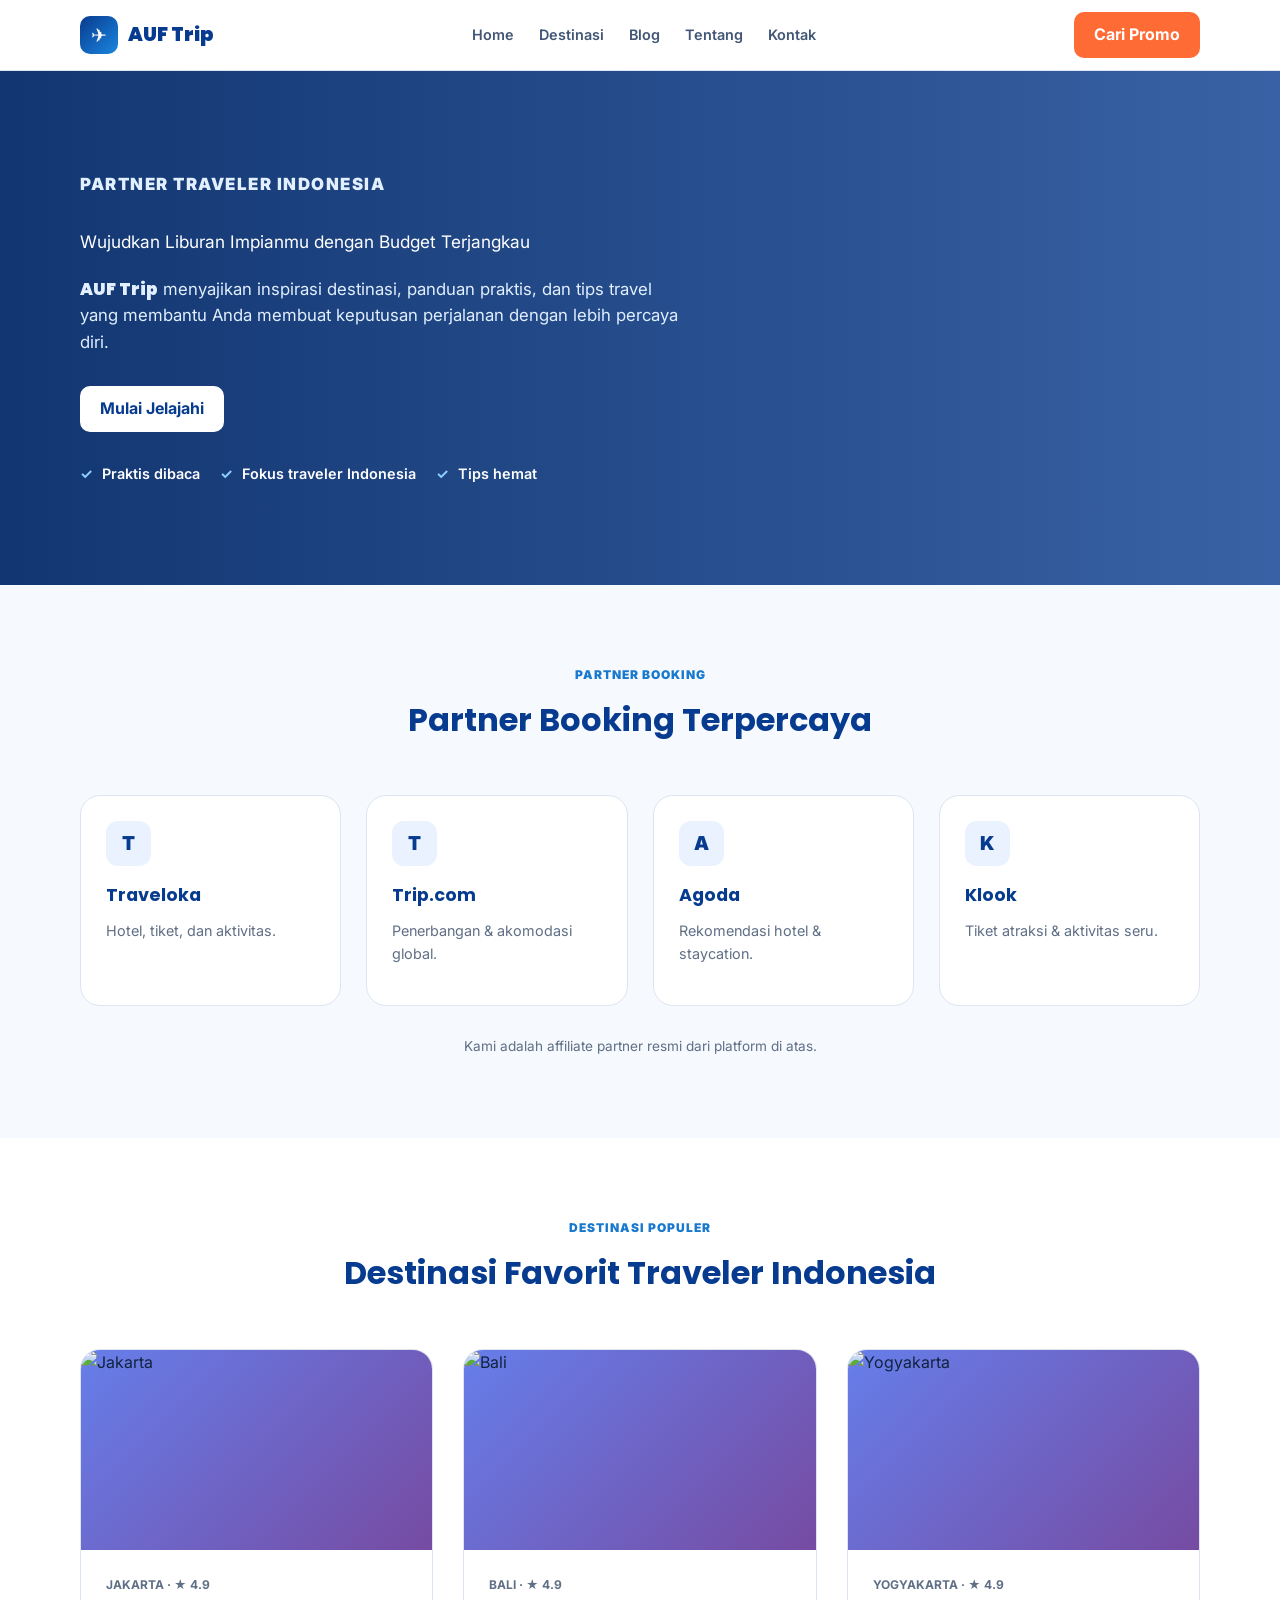
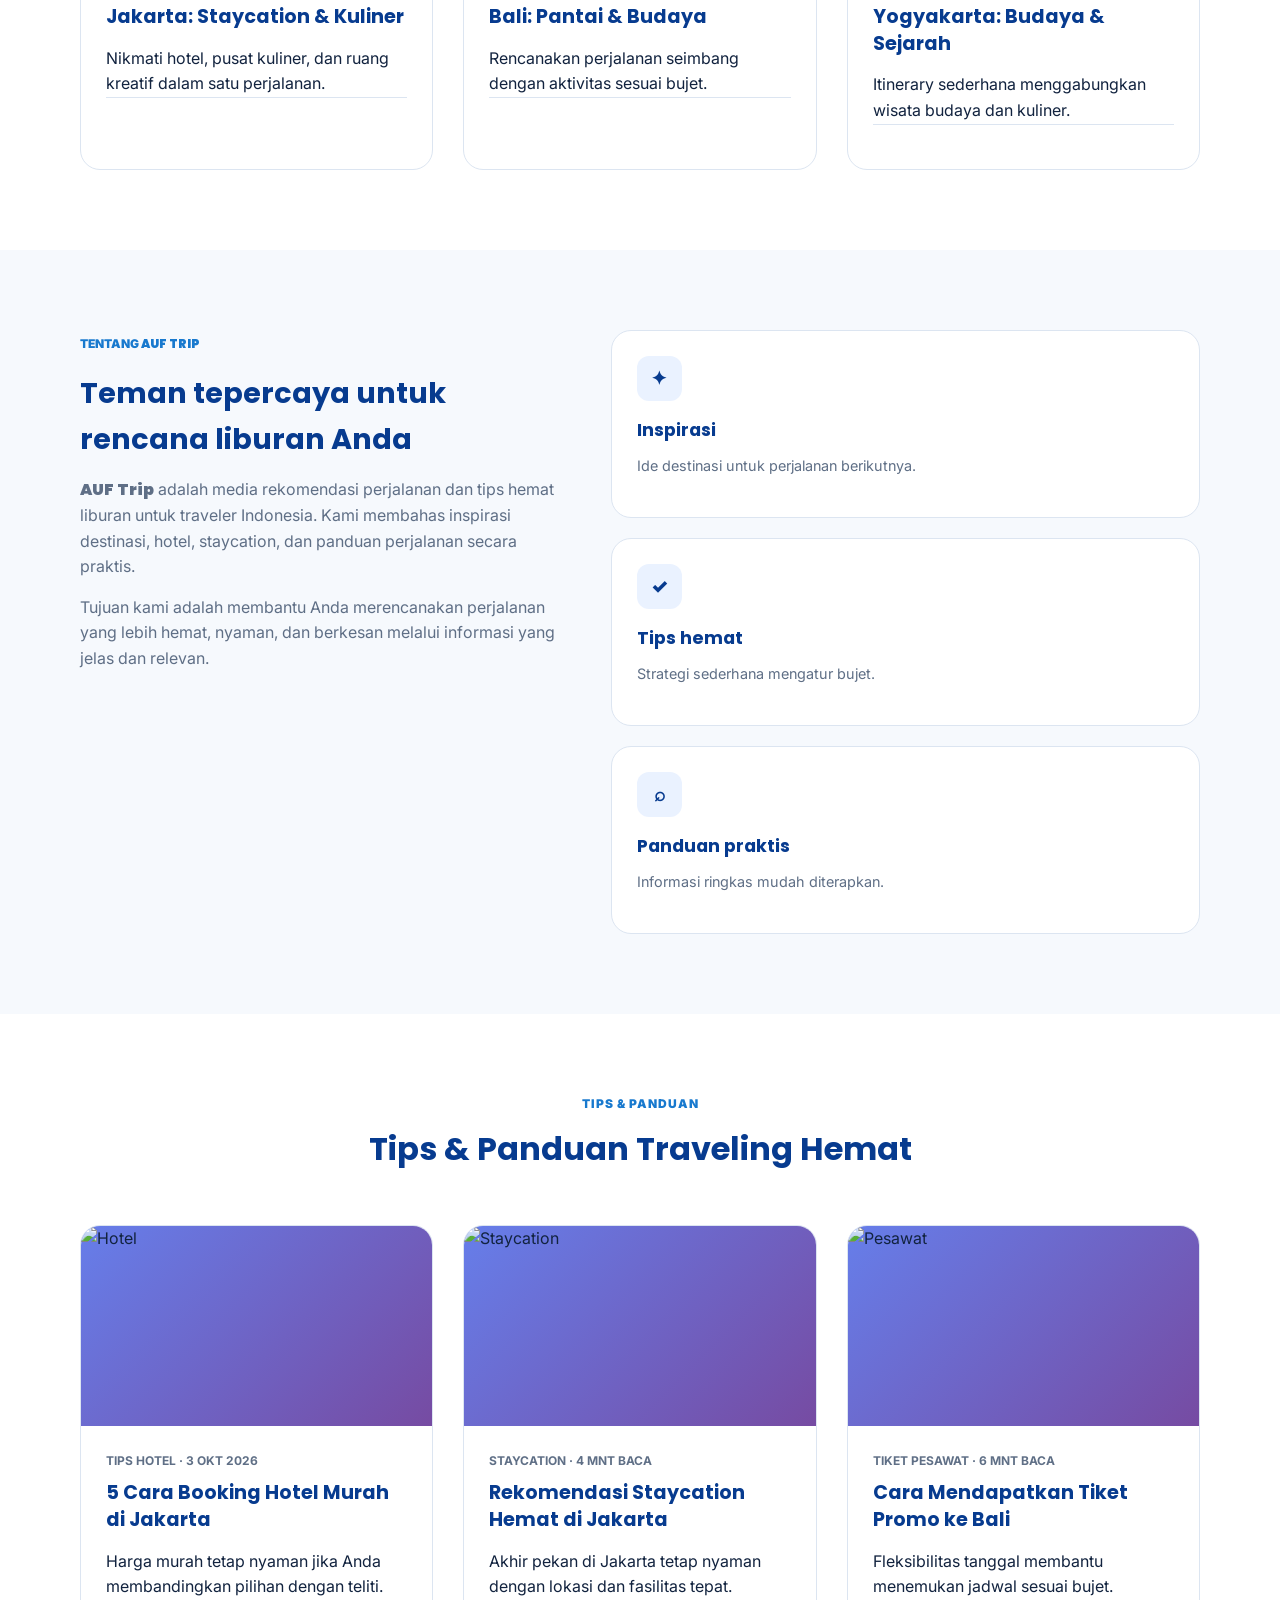
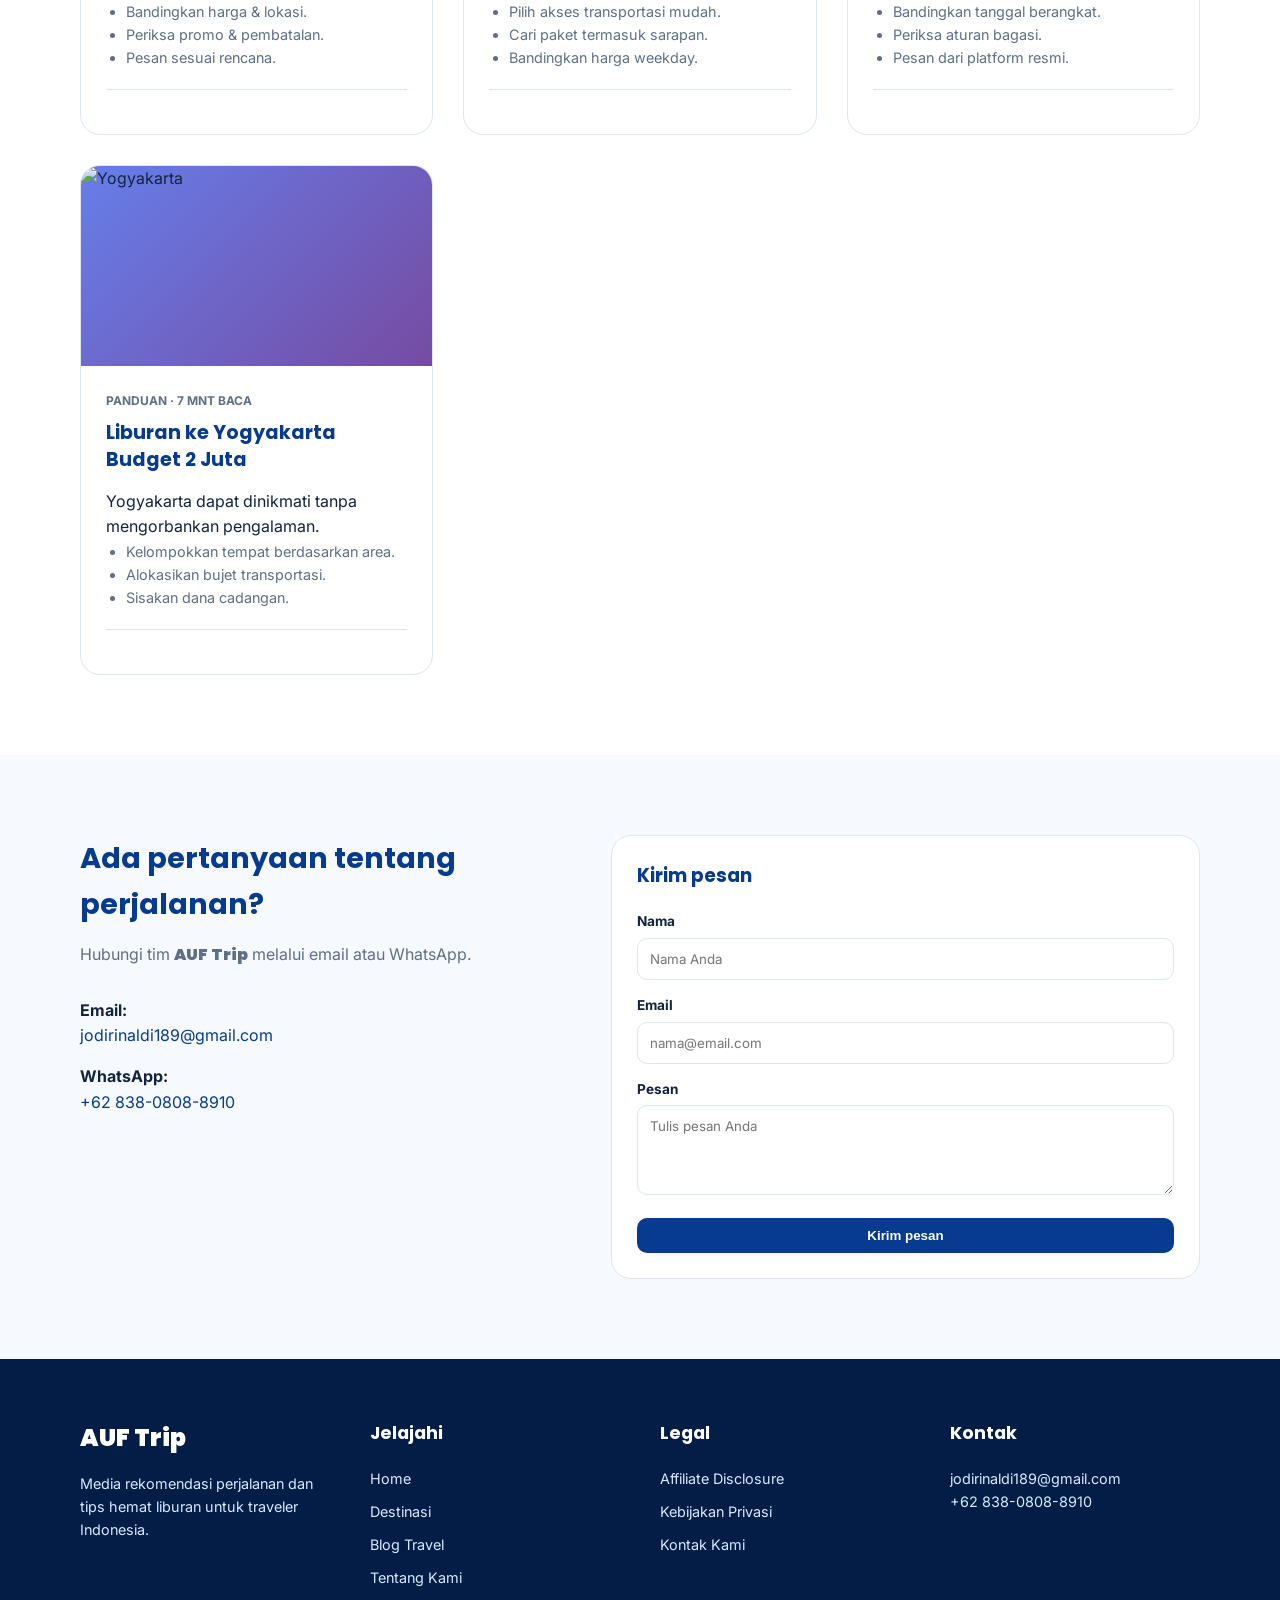
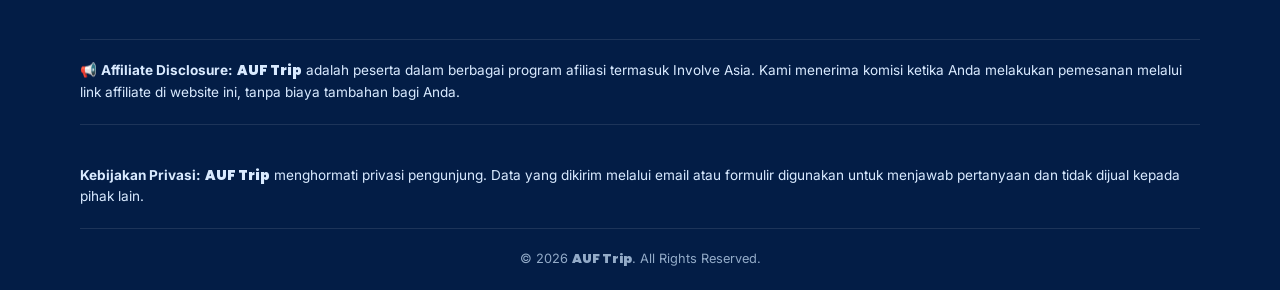
==== index.html @ b53c4046 "Update index.html" ====
<!DOCTYPE html>
<html lang="id">
<head>
    <meta charset="UTF-8">
    <meta name="viewport" content="width=device-width, initial-scale=1.0">
    <title>AUF Trip | Rekomendasi Travel & Tiket Murah</title>
    <meta name="description" content="AUF Trip membantu traveler Indonesia menemukan inspirasi perjalanan, tips hemat, dan rekomendasi hotel.">
    <link rel="preconnect" href="https://fonts.googleapis.com">
    <link href="https://fonts.googleapis.com/css2?family=Inter:wght@400;500;600&family=Poppins:wght@700;900&display=swap" rel="stylesheet">
    <style>
        :root {
            --primary: #073b8f;
            --dark: #052b69;
            --light: #eaf2ff;
            --text: #12233f;
            --muted: #5f6f86;
            --border: #dce5f1;
            --orange: #ff6b35;
        }
        * { box-sizing: border-box; margin: 0; padding: 0; }
        body { font-family: 'Inter', sans-serif; color: var(--text); line-height: 1.6; background: #fff; }
        a { text-decoration: none; color: inherit; }
        img { max-width: 100%; height: auto; display: block; background: #e0e7ef; }
        .container { max-width: 1160px; margin: 0 auto; padding: 0 20px; }
        
        h1, h2, h3, h4 { font-family: 'Poppins', sans-serif; color: var(--primary); }
        .brand-text { font-family: 'Poppins', sans-serif; font-weight: 900; }
        
        header { position: sticky; top: 0; background: rgba(255,255,255,0.98); backdrop-filter: blur(10px); border-bottom: 1px solid var(--border); z-index: 100; }
        .nav-container { display: flex; justify-content: space-between; align-items: center; height: 70px; position: relative; }
        .logo { display: flex; align-items: center; gap: 10px; font-size: 1.2rem; color: var(--primary); }
        .logo-icon { width: 38px; height: 38px; background: linear-gradient(135deg, var(--primary), #1c86df); color: white; border-radius: 10px; display: flex; align-items: center; justify-content: center; font-size: 1.2rem; }
        .nav-links { display: flex; gap: 25px; align-items: center; }
        .nav-links a { font-weight: 600; font-size: 0.9rem; color: #425675; transition: color 0.3s; }
        .nav-links a:hover { color: var(--primary); }
        .btn { background: var(--primary); color: white; padding: 10px 20px; border-radius: 10px; font-weight: 700; border: none; cursor: pointer; transition: background 0.3s; display: inline-block; text-align: center; }
        .btn:hover { background: var(--dark); }
        .btn-orange { background: var(--orange); }
        .btn-orange:hover { background: #e55a2b; }
        
        /* PERBAIKAN TOMBOL HAMBURGER */
        .menu-toggle { 
            display: none; 
            background: white; 
            border: 2px solid var(--primary); 
            color: var(--primary);
            padding: 8px 12px; 
            border-radius: 10px; 
            font-size: 1.4rem; 
            cursor: pointer; 
            font-weight: 900;
            line-height: 1;
        }
        .menu-toggle:hover {
            background: var(--primary);
            color: white;
        }

        .hero { background: linear-gradient(90deg, rgba(5,43,105,0.95), rgba(7,59,143,0.8)), url('https://images.unsplash.com/photo-1537996194471-e657df975ab4?auto=format&fit=crop&w=1200&q=80') center/cover no-repeat; color: white; padding: 100px 0; text-align: left; }
        .hero-partner { font-size: 18px; font-weight: 900; letter-spacing: 1.5px; text-transform: uppercase; margin-bottom: 20px; white-space: nowrap; overflow: hidden; text-overflow: ellipsis; color: white; }
        .hero h1 { color: white; font-size: 1.08rem; font-weight: 400; margin-bottom: 20px; font-family: 'Inter', sans-serif; }
        .hero p { font-size: 1.05rem; margin-bottom: 30px; color: #e1efff; max-width: 600px; }
        .trust-badges { display: flex; gap: 20px; flex-wrap: wrap; font-size: 0.9rem; font-weight: 600; margin-top: 30px; }
        .trust-badges b { color: #8dd0ff; margin-right: 5px; }

        section { padding: 80px 0; }
        .bg-light { background: #f6f9fd; }
        .section-header { text-align: center; margin-bottom: 50px; }
        .section-header .kicker { color: #1879ce; font-size: 0.75rem; font-weight: 900; text-transform: uppercase; letter-spacing: 1px; margin-bottom: 10px; display: block; }
        .section-header h2 { font-size: 2rem; margin-bottom: 15px; }
        .section-header p { color: var(--muted); max-width: 600px; margin: 0 auto; }

        .grid-4 { display: grid; grid-template-columns: repeat(auto-fit, minmax(220px, 1fr)); gap: 25px; }
        .grid-3 { display: grid; grid-template-columns: repeat(auto-fit, minmax(300px, 1fr)); gap: 30px; }
        .grid-2 { display: grid; grid-template-columns: 1fr 1.2fr; gap: 40px; align-items: start; }

        .card { background: white; border: 1px solid var(--border); border-radius: 20px; padding: 25px; transition: transform 0.3s, box-shadow 0.3s; }
        .card:hover { transform: translateY(-5px); box-shadow: 0 10px 30px rgba(0,0,0,0.05); }
        .card-icon { width: 45px; height: 45px; background: var(--light); color: var(--primary); border-radius: 12px; display: flex; align-items: center; justify-content: center; font-weight: 900; font-size: 1.2rem; margin-bottom: 15px; }
        .card h4 { margin-bottom: 10px; font-size: 1.1rem; }
        .card p { color: var(--muted); font-size: 0.9rem; margin-bottom: 15px; }
        
        .article-card { overflow: hidden; border: 1px solid var(--border); border-radius: 20px; background: white; }
        .article-card img { width: 100%; height: 200px; object-fit: cover; background: linear-gradient(135deg, #667eea 0%, #764ba2 100%); }
        .article-content { padding: 25px; }
        .article-meta { font-size: 0.75rem; font-weight: 700; color: var(--muted); text-transform: uppercase; margin-bottom: 10px; }
        .article-card h3 { font-size: 1.2rem; margin-bottom: 15px; line-height: 1.4; }
        .article-card ul { padding-left: 20px; color: var(--muted); font-size: 0.9rem; margin-bottom: 20px; }
        .article-footer { padding-top: 15px; border-top: 1px solid var(--border); min-height: 20px; }

        .form-group { margin-bottom: 15px; }
        .form-group label { display: block; font-size: 0.85rem; font-weight: 700; margin-bottom: 5px; }
        .form-control { width: 100%; padding: 12px; border: 1px solid var(--border); border-radius: 10px; font-family: inherit; }
        .form-control:focus { outline: none; border-color: var(--primary); }

        footer { background: #031d46; color: #d9eaff; padding: 60px 0 20px; }
        .footer-grid { display: grid; grid-template-columns: repeat(auto-fit, minmax(200px, 1fr)); gap: 40px; margin-bottom: 40px; }
        footer h3 { color: white; font-size: 1.1rem; margin-bottom: 20px; }
        footer ul { list-style: none; }
        footer li { margin-bottom: 10px; font-size: 0.9rem; }
        footer a:hover { color: white; text-decoration: underline; }
        .disclosure { border-top: 1px solid rgba(255,255,255,0.1); border-bottom: 1px solid rgba(255,255,255,0.1); padding: 20px 0; font-size: 0.85rem; margin-bottom: 20px; }
        .copyright { text-align: center; font-size: 0.8rem; color: #93abc8; }

        @media (max-width: 768px) {
            .menu-toggle { display: block !important; }
            .nav-links { display: none; position: absolute; top: 75px; left: 20px; right: 20px; background: white; flex-direction: column; padding: 20px; border-radius: 15px; box-shadow: 0 10px 30px rgba(0,0,0,0.15); border: 1px solid var(--border); z-index: 99; }
            .nav-links.active { display: flex; }
            .btn-orange { display: none; }
            .grid-2 { grid-template-columns: 1fr; }
            .hero { padding: 60px 0; }
            .hero-partner { font-size: 15px; }
            section { padding: 50px 0; }
        }
    </style>
</head>
<body>

<header>
    <div class="container nav-container">
        <a href="#" class="logo">
            <div class="logo-icon">✈</div>
            <span class="brand-text">AUF Trip</span>
        </a>
        <nav class="nav-links" id="navLinks">
            <a href="#home">Home</a>
            <a href="#destinasi">Destinasi</a>
            <a href="#artikel">Blog</a>
            <a href="#tentang">Tentang</a>
            <a href="#kontak">Kontak</a>
        </nav>
        <a href="#partner" class="btn btn-orange">Cari Promo</a>
        <button class="menu-toggle" id="menuBtn" aria-label="Menu">☰</button>
    </div>
</header>

<main>
    <section class="hero" id="home">
        <div class="container">
            <p class="hero-partner">PARTNER TRAVELER INDONESIA</p>
            <h1>Wujudkan Liburan Impianmu dengan Budget Terjangkau</h1>
            <p><span class="brand-text">AUF Trip</span> menyajikan inspirasi destinasi, panduan praktis, dan tips travel yang membantu Anda membuat keputusan perjalanan dengan lebih percaya diri.</p>
            <a href="#destinasi" class="btn" style="background: white; color: var(--primary);">Mulai Jelajahi</a>
            <div class="trust-badges">
                <span><b>✓</b> Praktis dibaca</span>
                <span><b>✓</b> Fokus traveler Indonesia</span>
                <span><b>✓</b> Tips hemat</span>
            </div>
        </div>
    </section>

    <section class="bg-light" id="partner">
        <div class="container">
            <div class="section-header">
                <span class="kicker">Partner Booking</span>
                <h2>Partner Booking Terpercaya</h2>
            </div>
            <div class="grid-4">
                <div class="card"><div class="card-icon">T</div><h4>Traveloka</h4><p>Hotel, tiket, dan aktivitas.</p></div>
                <div class="card"><div class="card-icon">T</div><h4>Trip.com</h4><p>Penerbangan & akomodasi global.</p></div>
                <div class="card"><div class="card-icon">A</div><h4>Agoda</h4><p>Rekomendasi hotel & staycation.</p></div>
                <div class="card"><div class="card-icon">K</div><h4>Klook</h4><p>Tiket atraksi & aktivitas seru.</p></div>
            </div>
            <p style="text-align: center; color: var(--muted); font-size: 0.85rem; margin-top: 30px;">Kami adalah affiliate partner resmi dari platform di atas.</p>
        </div>
    </section>

    <section id="destinasi">
        <div class="container">
            <div class="section-header">
                <span class="kicker">Destinasi Populer</span>
                <h2>Destinasi Favorit Traveler Indonesia</h2>
            </div>
            <div class="grid-3">
                <div class="article-card">
                    <img loading="lazy" src="https://images.unsplash.com/photo-1555899434-94d1368aa7af?auto=format&fit=crop&w=600&q=80" alt="Jakarta">
                    <div class="article-content">
                        <div class="article-meta">Jakarta · ★ 4.9</div>
                        <h3>Jakarta: Staycation & Kuliner</h3>
                        <p>Nikmati hotel, pusat kuliner, dan ruang kreatif dalam satu perjalanan.</p>
                        <div class="article-footer"></div>
                    </div>
                </div>
                <div class="article-card">
                    <img loading="lazy" src="https://images.unsplash.com/photo-1537996194471-e657df975ab4?auto=format&fit=crop&w=600&q=80" alt="Bali">
                    <div class="article-content">
                        <div class="article-meta">Bali · ★ 4.9</div>
                        <h3>Bali: Pantai & Budaya</h3>
                        <p>Rencanakan perjalanan seimbang dengan aktivitas sesuai bujet.</p>
                        <div class="article-footer"></div>
                    </div>
                </div>
                <div class="article-card">
                    <img loading="lazy" src="https://images.unsplash.com/photo-1555400038-63f5ba517a47?auto=format&fit=crop&w=600&q=80" alt="Yogyakarta">
                    <div class="article-content">
                        <div class="article-meta">Yogyakarta · ★ 4.9</div>
                        <h3>Yogyakarta: Budaya & Sejarah</h3>
                        <p>Itinerary sederhana menggabungkan wisata budaya dan kuliner.</p>
                        <div class="article-footer"></div>
                    </div>
                </div>
            </div>
        </div>
    </section>

    <section class="bg-light" id="tentang">
        <div class="container grid-2">
            <div>
                <span class="kicker" style="color: #1879ce; font-weight: 900; font-size: 0.75rem; text-transform: uppercase;">Tentang <span class="brand-text">AUF Trip</span></span>
                <h2 style="font-size: 1.8rem; margin: 15px 0;">Teman tepercaya untuk rencana liburan Anda</h2>
                <p style="color: var(--muted); margin-bottom: 15px;"><strong class="brand-text">AUF Trip</strong> adalah media rekomendasi perjalanan dan tips hemat liburan untuk traveler Indonesia. Kami membahas inspirasi destinasi, hotel, staycation, dan panduan perjalanan secara praktis.</p>
                <p style="color: var(--muted);">Tujuan kami adalah membantu Anda merencanakan perjalanan yang lebih hemat, nyaman, dan berkesan melalui informasi yang jelas dan relevan.</p>
            </div>
            <div style="display: grid; grid-template-columns: 1fr; gap: 20px;">
                <div class="card"><div class="card-icon">✦</div><h4>Inspirasi</h4><p>Ide destinasi untuk perjalanan berikutnya.</p></div>
                <div class="card"><div class="card-icon">✓</div><h4>Tips hemat</h4><p>Strategi sederhana mengatur bujet.</p></div>
                <div class="card"><div class="card-icon">⌕</div><h4>Panduan praktis</h4><p>Informasi ringkas mudah diterapkan.</p></div>
            </div>
        </div>
    </section>

    <section id="artikel">
        <div class="container">
            <div class="section-header">
                <span class="kicker">Tips & Panduan</span>
                <h2>Tips & Panduan Traveling Hemat</h2>
            </div>
            <div class="grid-3">
                <div class="article-card">
                    <img loading="lazy" src="https://images.unsplash.com/photo-1566073771259-6a8506099945?auto=format&fit=crop&w=600&q=80" alt="Hotel">
                    <div class="article-content">
                        <div class="article-meta">Tips hotel · 3 Okt 2026</div>
                        <h3>5 Cara Booking Hotel Murah di Jakarta</h3>
                        <p>Harga murah tetap nyaman jika Anda membandingkan pilihan dengan teliti.</p>
                        <ul><li>Bandingkan harga & lokasi.</li><li>Periksa promo & pembatalan.</li><li>Pesan sesuai rencana.</li></ul>
                        <div class="article-footer"></div>
                    </div>
                </div>
                <div class="article-card">
                    <img loading="lazy" src="https://images.unsplash.com/photo-1520250497591-112f2f40a3f4?auto=format&fit=crop&w=600&q=80" alt="Staycation">
                    <div class="article-content">
                        <div class="article-meta">Staycation · 4 mnt baca</div>
                        <h3>Rekomendasi Staycation Hemat di Jakarta</h3>
                        <p>Akhir pekan di Jakarta tetap nyaman dengan lokasi dan fasilitas tepat.</p>
                        <ul><li>Pilih akses transportasi mudah.</li><li>Cari paket termasuk sarapan.</li><li>Bandingkan harga weekday.</li></ul>
                        <div class="article-footer"></div>
                    </div>
                </div>
                <div class="article-card">
                    <img loading="lazy" src="https://images.unsplash.com/photo-1436491865332-7a61a109cc05?auto=format&fit=crop&w=600&q=80" alt="Pesawat">
                    <div class="article-content">
                        <div class="article-meta">Tiket pesawat · 6 mnt baca</div>
                        <h3>Cara Mendapatkan Tiket Promo ke Bali</h3>
                        <p>Fleksibilitas tanggal membantu menemukan jadwal sesuai bujet.</p>
                        <ul><li>Bandingkan tanggal berangkat.</li><li>Periksa aturan bagasi.</li><li>Pesan dari platform resmi.</li></ul>
                        <div class="article-footer"></div>
                    </div>
                </div>
                <div class="article-card">
                    <img loading="lazy" src="https://images.unsplash.com/photo-1584810359583-96fc3448beaa?auto=format&fit=crop&w=600&q=80" alt="Yogyakarta">
                    <div class="article-content">
                        <div class="article-meta">Panduan · 7 mnt baca</div>
                        <h3>Liburan ke Yogyakarta Budget 2 Juta</h3>
                        <p>Yogyakarta dapat dinikmati tanpa mengorbankan pengalaman.</p>
                        <ul><li>Kelompokkan tempat berdasarkan area.</li><li>Alokasikan bujet transportasi.</li><li>Sisakan dana cadangan.</li></ul>
                        <div class="article-footer"></div>
                    </div>
                </div>
            </div>
        </div>
    </section>

    <section class="bg-light" id="kontak">
        <div class="container grid-2">
            <div>
                <h2 style="font-size: 1.8rem; margin-bottom: 15px;">Ada pertanyaan tentang perjalanan?</h2>
                <p style="color: var(--muted); margin-bottom: 30px;">Hubungi tim <span class="brand-text">AUF Trip</span> melalui email atau WhatsApp.</p>
                <p style="margin-bottom: 15px;"><strong>Email:</strong><br><a href="mailto:jodirinaldi189@gmail.com" style="color: var(--primary);">jodirinaldi189@gmail.com</a></p>
                <p><strong>WhatsApp:</strong><br><a href="tel:+6283808088910" style="color: var(--primary);">+62 838-0808-8910</a></p>
            </div>
            <form class="card" onsubmit="event.preventDefault(); alert('Pesan terkirim!'); this.reset();">
                <h3 style="margin-bottom: 20px;">Kirim pesan</h3>
                <div class="form-group"><label>Nama</label><input type="text" class="form-control" required placeholder="Nama Anda"></div>
                <div class="form-group"><label>Email</label><input type="email" class="form-control" required placeholder="nama@email.com"></div>
                <div class="form-group"><label>Pesan</label><textarea class="form-control" rows="4" required placeholder="Tulis pesan Anda"></textarea></div>
                <button type="submit" class="btn" style="width: 100%;">Kirim pesan</button>
            </form>
        </div>
    </section>
</main>

<footer>
    <div class="container">
        <div class="footer-grid">
            <div>
                <h2 class="brand-text" style="color: white; font-size: 1.5rem; margin-bottom: 15px;">AUF Trip</h2>
                <p style="font-size: 0.9rem;">Media rekomendasi perjalanan dan tips hemat liburan untuk traveler Indonesia.</p>
            </div>
            <div>
                <h3>Jelajahi</h3>
                <ul>
                    <li><a href="#home">Home</a></li>
                    <li><a href="#destinasi">Destinasi</a></li>
                    <li><a href="#artikel">Blog Travel</a></li>
                    <li><a href="#tentang">Tentang Kami</a></li>
                </ul>
            </div>
            <div>
                <h3>Legal</h3>
                <ul>
                    <li><a href="#dc">Affiliate Disclosure</a></li>
                    <li><a href="#pv">Kebijakan Privasi</a></li>
                    <li><a href="#kontak">Kontak Kami</a></li>
                </ul>
            </div>
            <div>
                <h3>Kontak</h3>
                <p style="font-size: 0.9rem;"><a href="mailto:jodirinaldi189@gmail.com">jodirinaldi189@gmail.com</a><br><a href="tel:+6283808088910">+62 838-0808-8910</a></p>
            </div>
        </div>
        <div class="disclosure" id="dc">
            <p>📢 <strong>Affiliate Disclosure:</strong> <span class="brand-text">AUF Trip</span> adalah peserta dalam berbagai program afiliasi termasuk Involve Asia. Kami menerima komisi ketika Anda melakukan pemesanan melalui link affiliate di website ini, tanpa biaya tambahan bagi Anda.</p>
        </div>
        <div class="disclosure" id="pv" style="border-top: none;">
            <p><strong>Kebijakan Privasi:</strong> <span class="brand-text">AUF Trip</span> menghormati privasi pengunjung. Data yang dikirim melalui email atau formulir digunakan untuk menjawab pertanyaan dan tidak dijual kepada pihak lain.</p>
        </div>
        <p class="copyright">© 2026 <span class="brand-text">AUF Trip</span>. All Rights Reserved.</p>
    </div>
</footer>

<script>
    const menuBtn = document.getElementById('menuBtn');
    const navLinks = document.getElementById('navLinks');
    
    menuBtn.addEventListener('click', function() {
        navLinks.classList.toggle('active');
        this.textContent = navLinks.classList.contains('active') ? '✕' : '☰';
    });
    
    document.querySelectorAll('.nav-links a').forEach(link => {
        link.addEventListener('click', () => {
            navLinks.classList.remove('active');
            menuBtn.textContent = '☰';
        });
    });
</script>

</body>
</html>
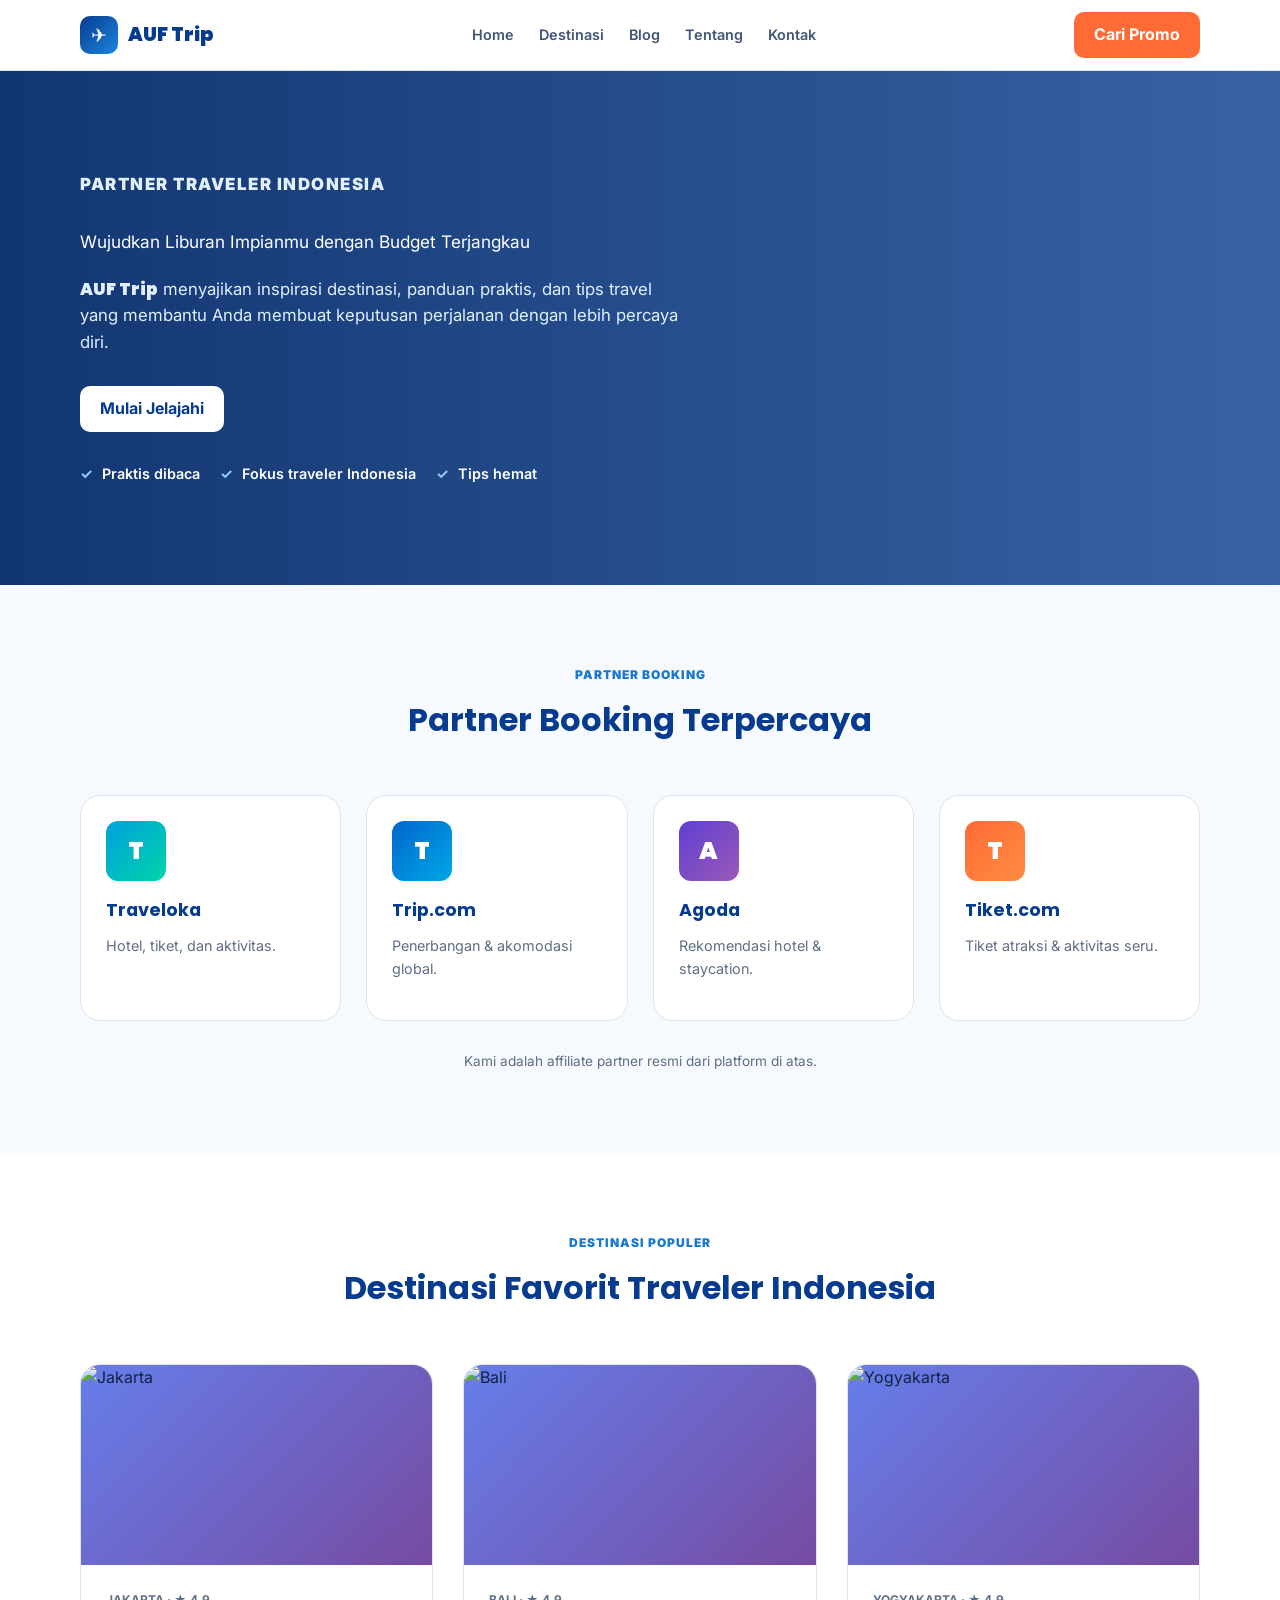
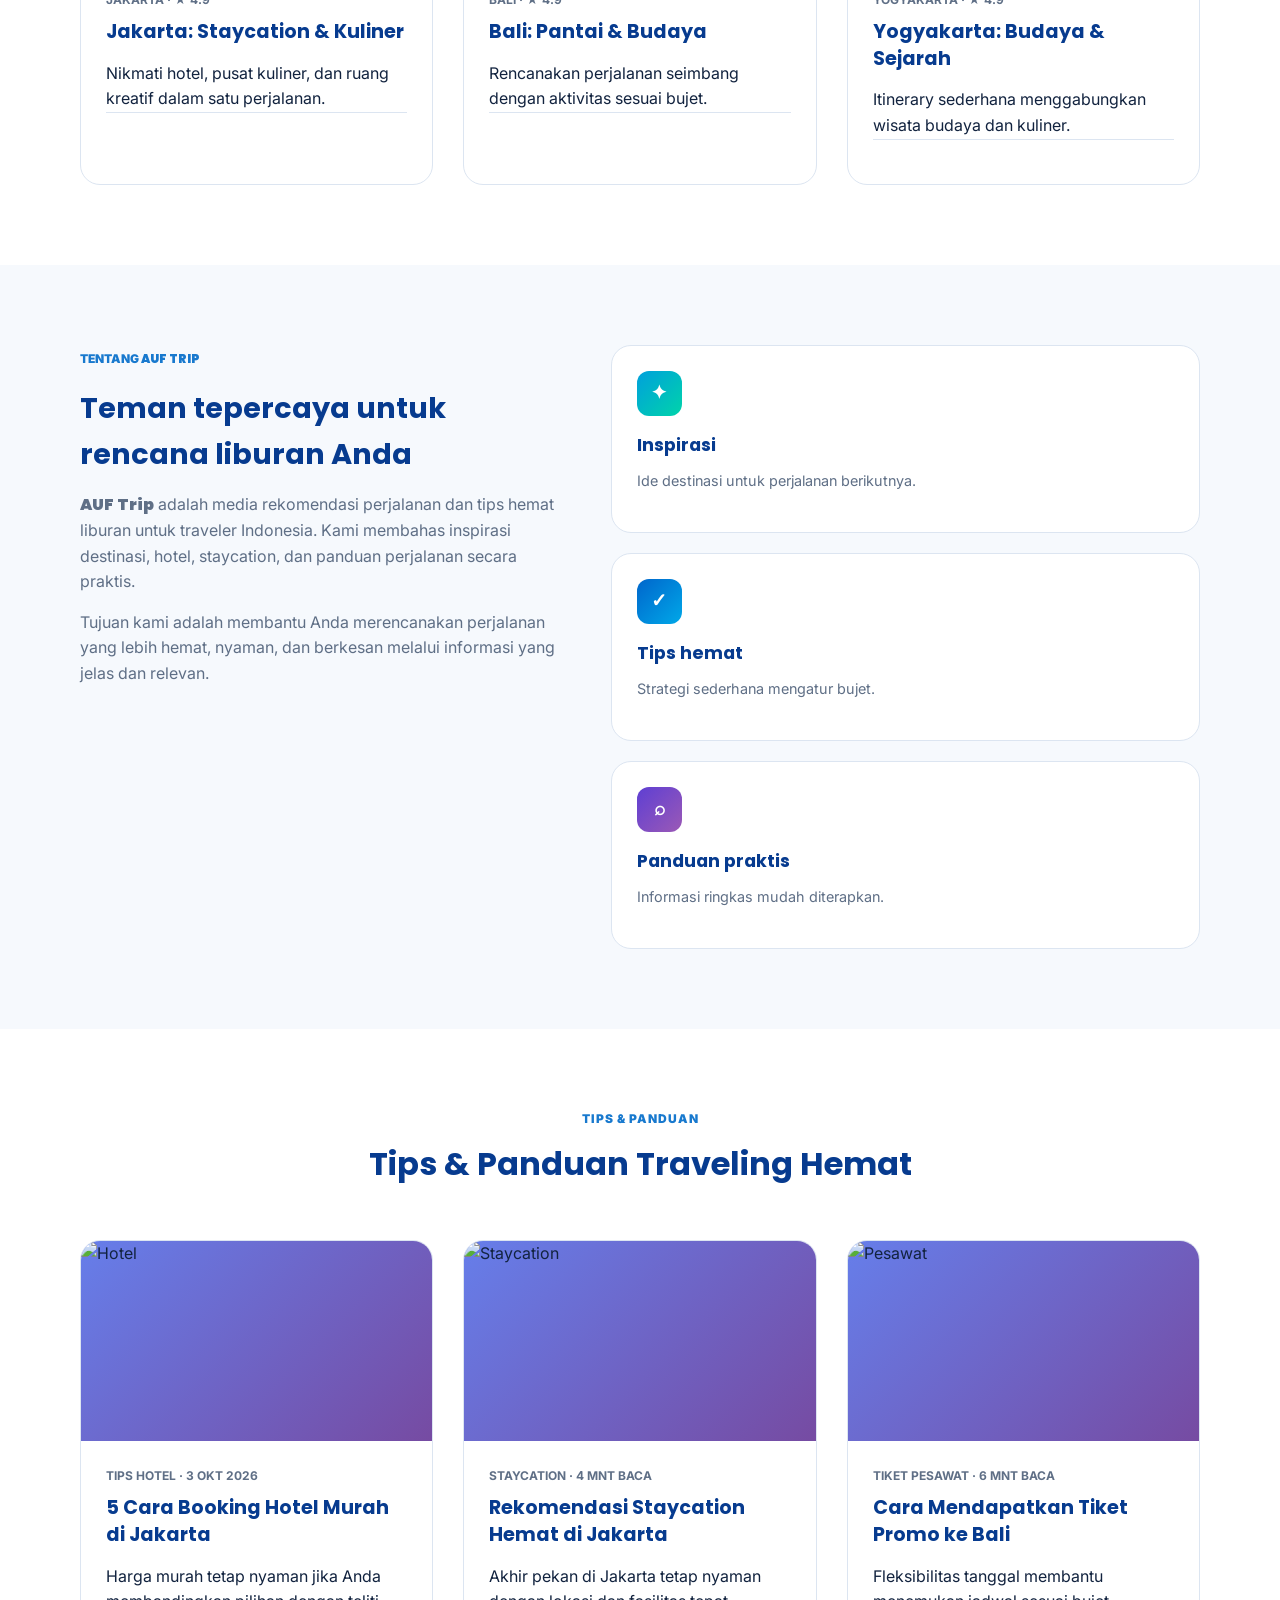
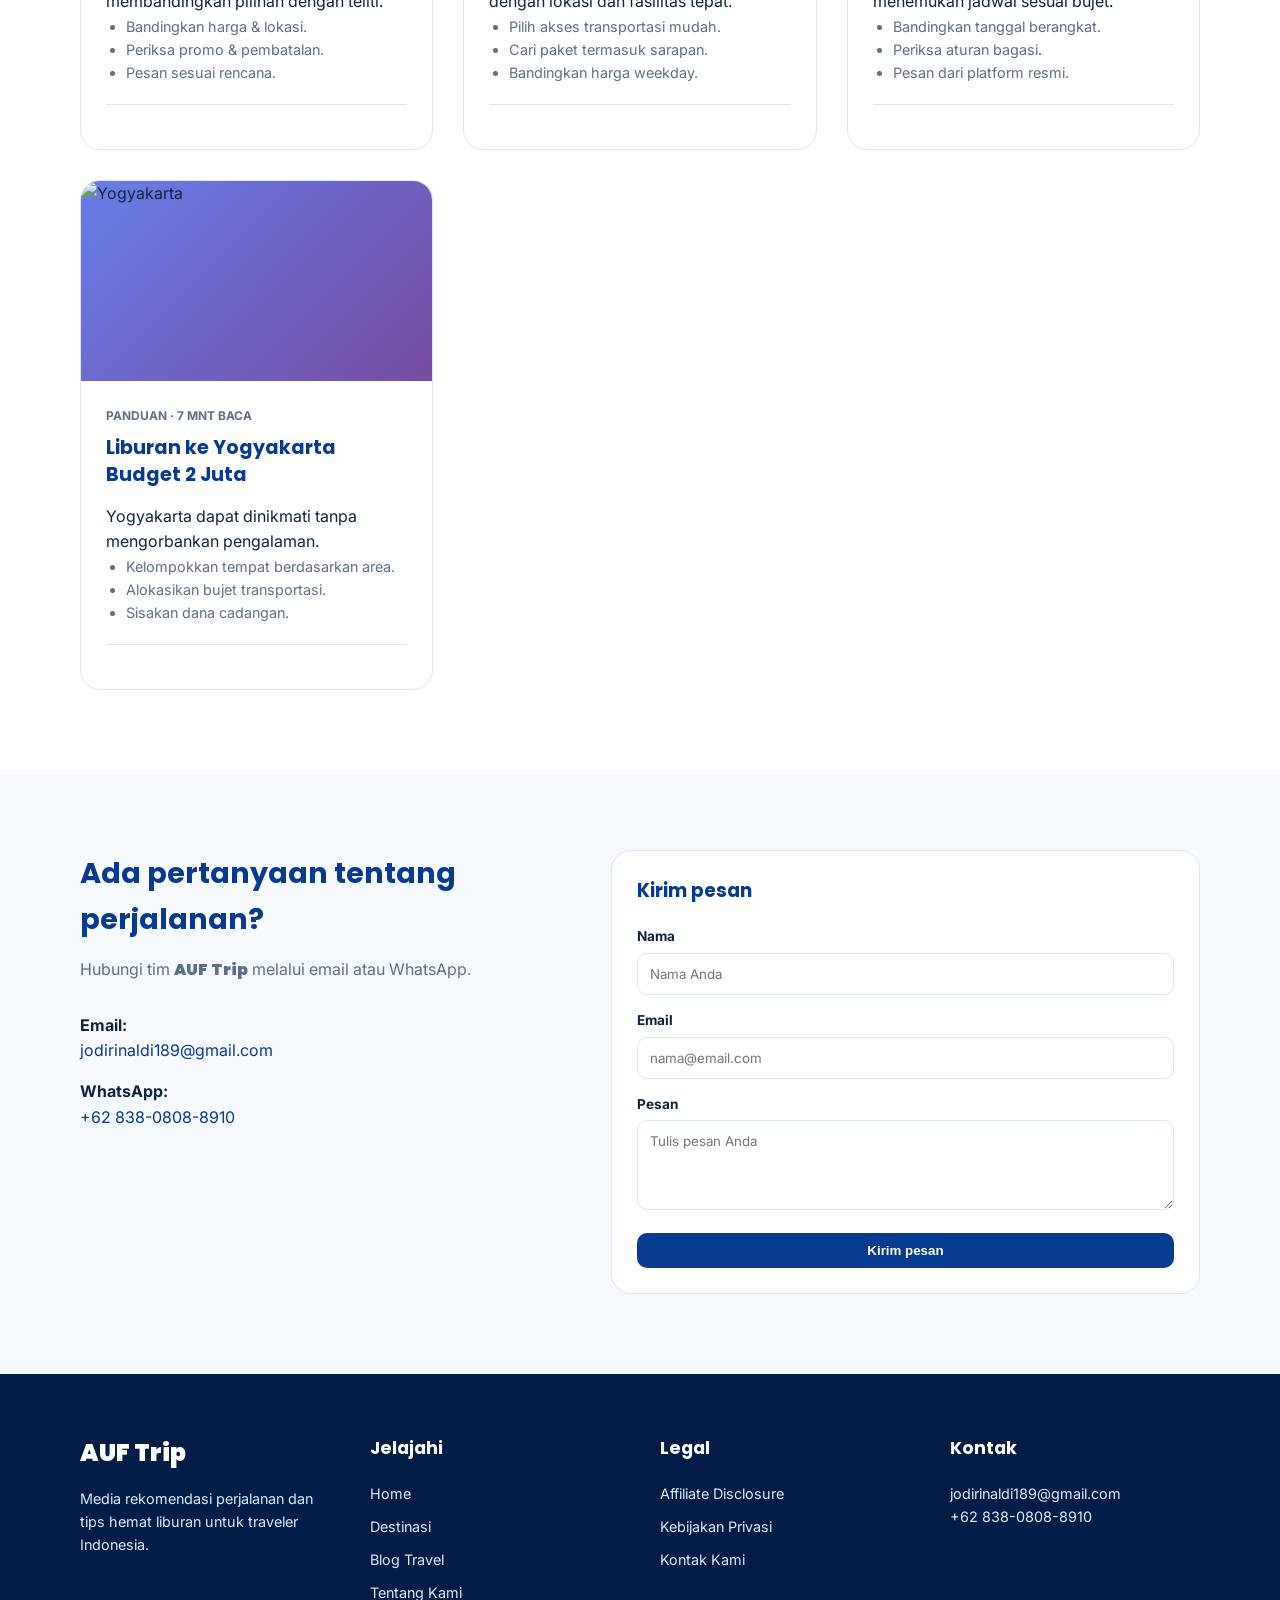
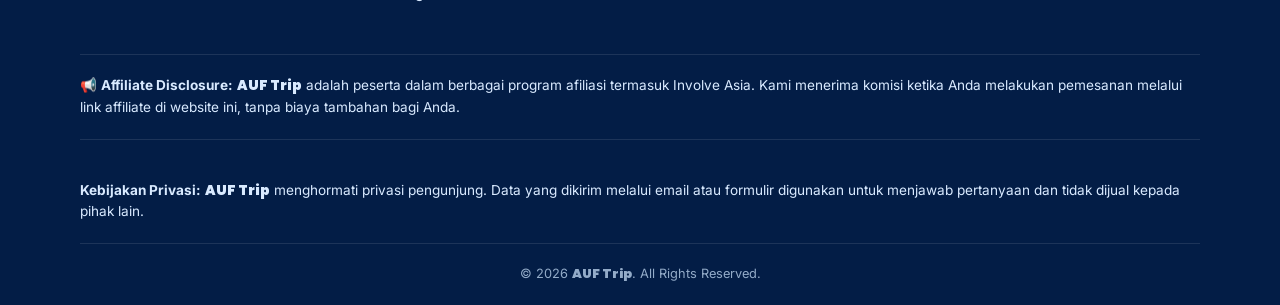
==== commit 4086ee1c: "Update index.html" ====
--- a/index.html
+++ b/index.html
@@ -38,7 +38,6 @@
         .btn-orange { background: var(--orange); }
         .btn-orange:hover { background: #e55a2b; }
         
-        /* PERBAIKAN TOMBOL HAMBURGER */
         .menu-toggle { 
             display: none; 
             background: white; 
@@ -76,7 +75,25 @@
 
         .card { background: white; border: 1px solid var(--border); border-radius: 20px; padding: 25px; transition: transform 0.3s, box-shadow 0.3s; }
         .card:hover { transform: translateY(-5px); box-shadow: 0 10px 30px rgba(0,0,0,0.05); }
-        .card-icon { width: 45px; height: 45px; background: var(--light); color: var(--primary); border-radius: 12px; display: flex; align-items: center; justify-content: center; font-weight: 900; font-size: 1.2rem; margin-bottom: 15px; }
+        
+        /* LOGO PLATFORM */
+        .platform-logo {
+            width: 60px;
+            height: 60px;
+            border-radius: 12px;
+            display: flex;
+            align-items: center;
+            justify-content: center;
+            margin-bottom: 15px;
+            font-weight: 900;
+            font-size: 1.5rem;
+            font-family: 'Poppins', sans-serif;
+        }
+        .logo-traveloka { background: linear-gradient(135deg, #00a0dc, #00d4aa); color: white; }
+        .logo-trip { background: linear-gradient(135deg, #0066cc, #00a8e8); color: white; }
+        .logo-agoda { background: linear-gradient(135deg, #5e3fd3, #9b59b6); color: white; }
+        .logo-tiket { background: linear-gradient(135deg, #ff6b35, #ff8c42); color: white; }
+        
         .card h4 { margin-bottom: 10px; font-size: 1.1rem; }
         .card p { color: var(--muted); font-size: 0.9rem; margin-bottom: 15px; }
         
@@ -156,10 +173,26 @@
                 <h2>Partner Booking Terpercaya</h2>
             </div>
             <div class="grid-4">
-                <div class="card"><div class="card-icon">T</div><h4>Traveloka</h4><p>Hotel, tiket, dan aktivitas.</p></div>
-                <div class="card"><div class="card-icon">T</div><h4>Trip.com</h4><p>Penerbangan & akomodasi global.</p></div>
-                <div class="card"><div class="card-icon">A</div><h4>Agoda</h4><p>Rekomendasi hotel & staycation.</p></div>
-                <div class="card"><div class="card-icon">K</div><h4>Klook</h4><p>Tiket atraksi & aktivitas seru.</p></div>
+                <div class="card">
+                    <div class="platform-logo logo-traveloka">T</div>
+                    <h4>Traveloka</h4>
+                    <p>Hotel, tiket, dan aktivitas.</p>
+                </div>
+                <div class="card">
+                    <div class="platform-logo logo-trip">T</div>
+                    <h4>Trip.com</h4>
+                    <p>Penerbangan & akomodasi global.</p>
+                </div>
+                <div class="card">
+                    <div class="platform-logo logo-agoda">A</div>
+                    <h4>Agoda</h4>
+                    <p>Rekomendasi hotel & staycation.</p>
+                </div>
+                <div class="card">
+                    <div class="platform-logo logo-tiket">T</div>
+                    <h4>Tiket.com</h4>
+                    <p>Tiket atraksi & aktivitas seru.</p>
+                </div>
             </div>
             <p style="text-align: center; color: var(--muted); font-size: 0.85rem; margin-top: 30px;">Kami adalah affiliate partner resmi dari platform di atas.</p>
         </div>
@@ -212,9 +245,9 @@
                 <p style="color: var(--muted);">Tujuan kami adalah membantu Anda merencanakan perjalanan yang lebih hemat, nyaman, dan berkesan melalui informasi yang jelas dan relevan.</p>
             </div>
             <div style="display: grid; grid-template-columns: 1fr; gap: 20px;">
-                <div class="card"><div class="card-icon">✦</div><h4>Inspirasi</h4><p>Ide destinasi untuk perjalanan berikutnya.</p></div>
-                <div class="card"><div class="card-icon">✓</div><h4>Tips hemat</h4><p>Strategi sederhana mengatur bujet.</p></div>
-                <div class="card"><div class="card-icon">⌕</div><h4>Panduan praktis</h4><p>Informasi ringkas mudah diterapkan.</p></div>
+                <div class="card"><div class="platform-logo logo-traveloka" style="width:45px;height:45px;font-size:1.2rem">✦</div><h4>Inspirasi</h4><p>Ide destinasi untuk perjalanan berikutnya.</p></div>
+                <div class="card"><div class="platform-logo logo-trip" style="width:45px;height:45px;font-size:1.2rem">✓</div><h4>Tips hemat</h4><p>Strategi sederhana mengatur bujet.</p></div>
+                <div class="card"><div class="platform-logo logo-agoda" style="width:45px;height:45px;font-size:1.2rem">⌕</div><h4>Panduan praktis</h4><p>Informasi ringkas mudah diterapkan.</p></div>
             </div>
         </div>
     </section>
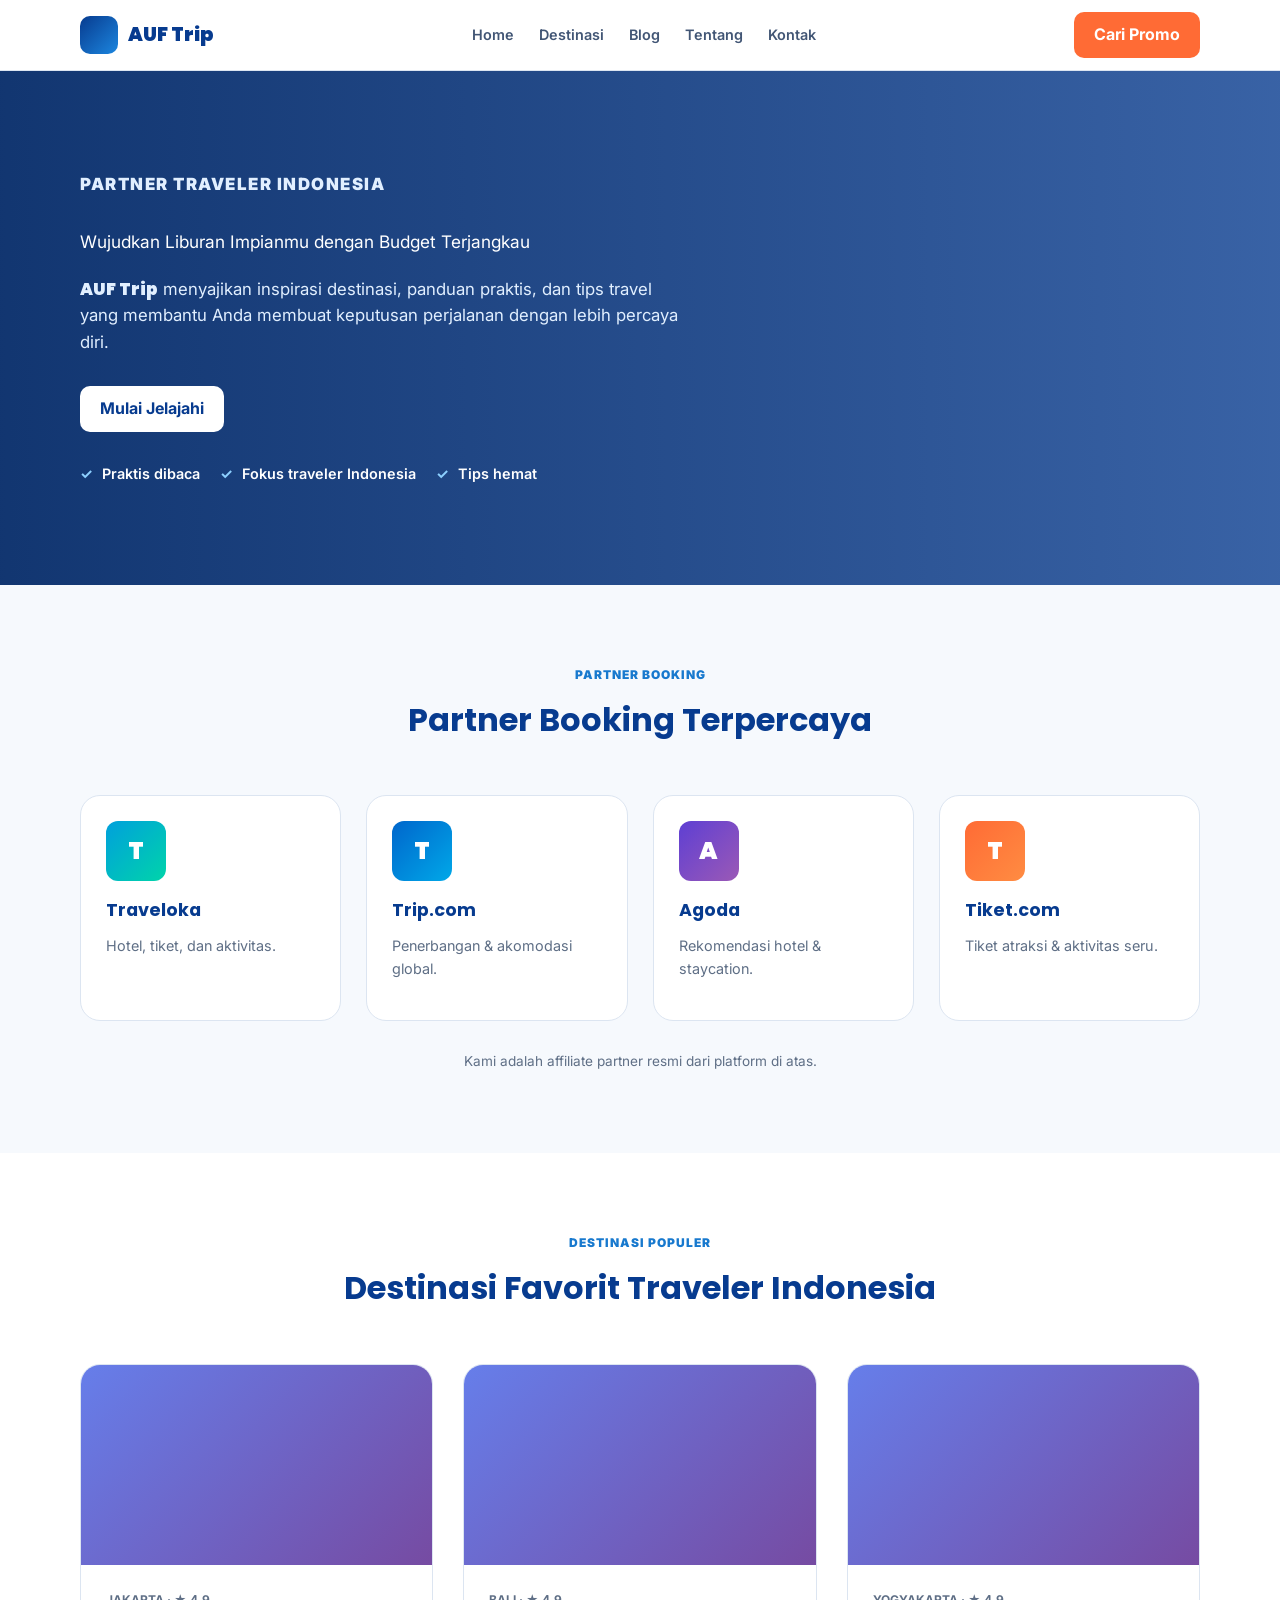
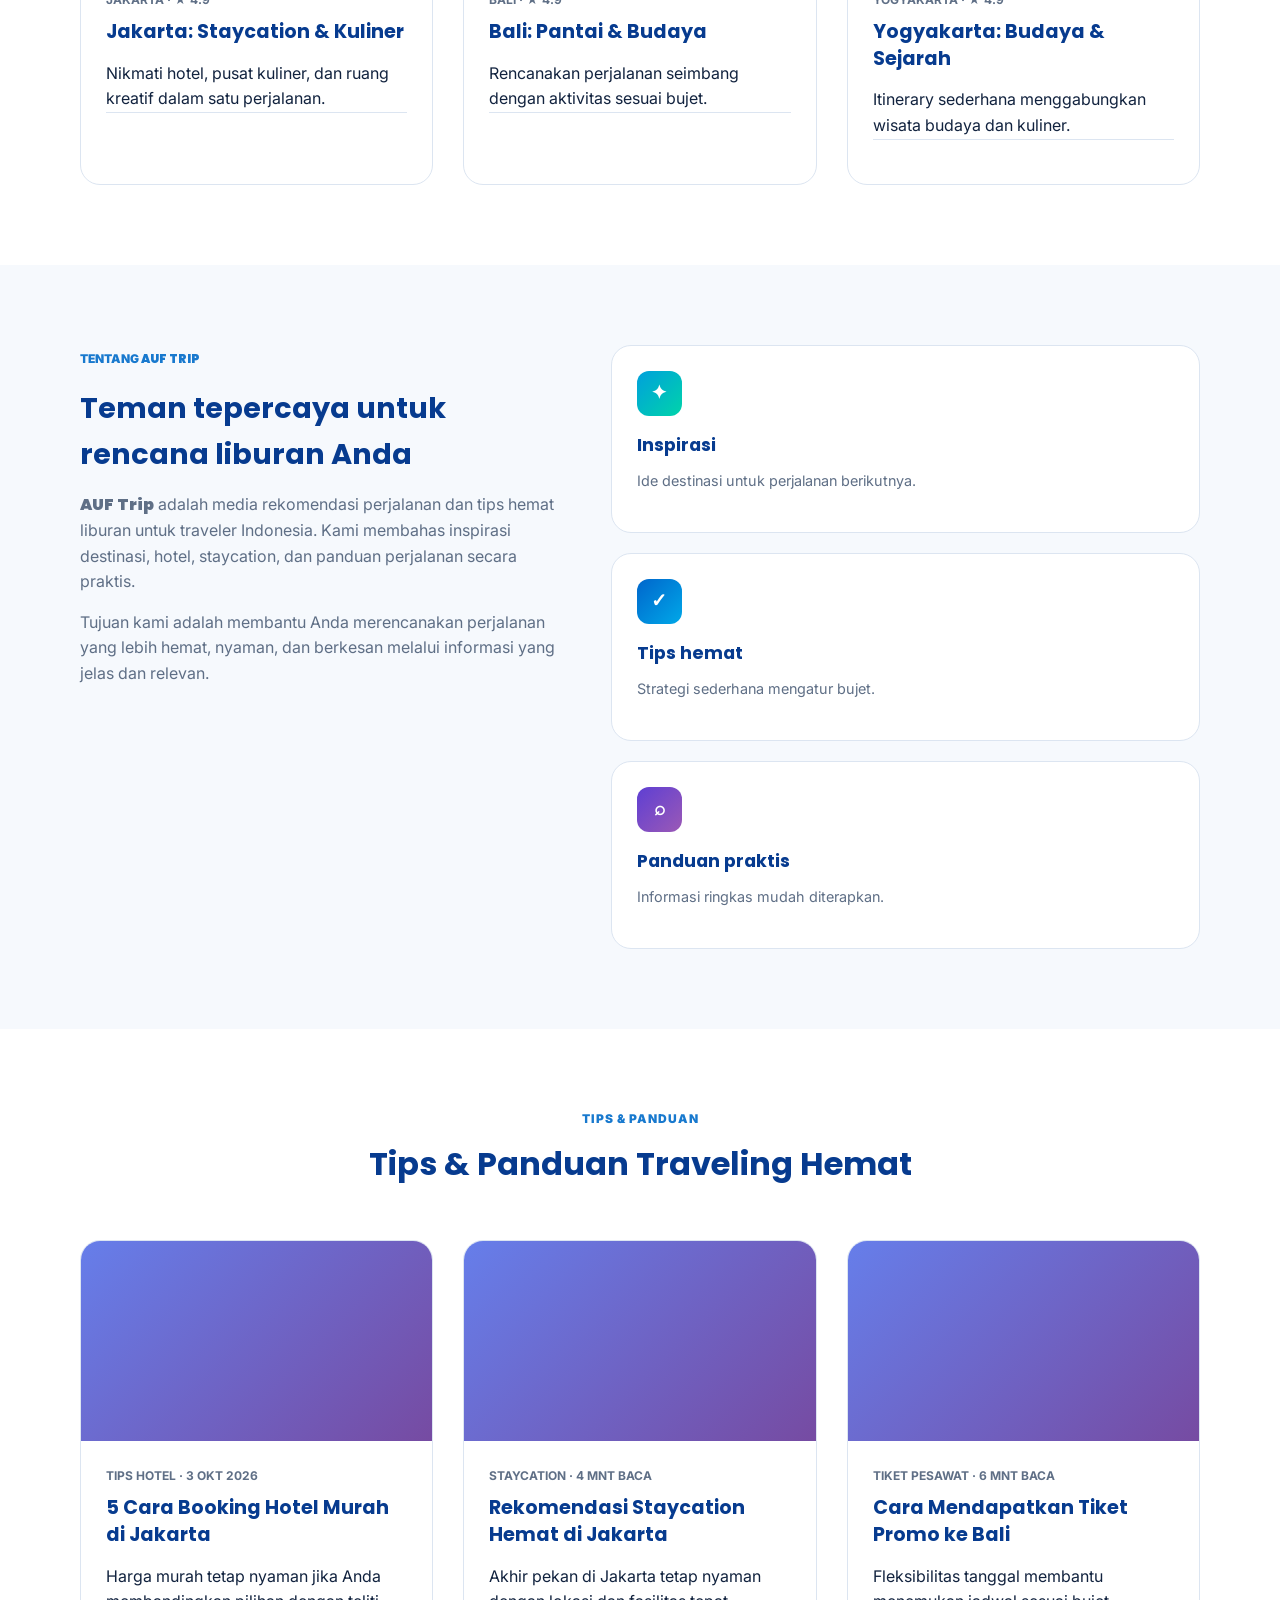
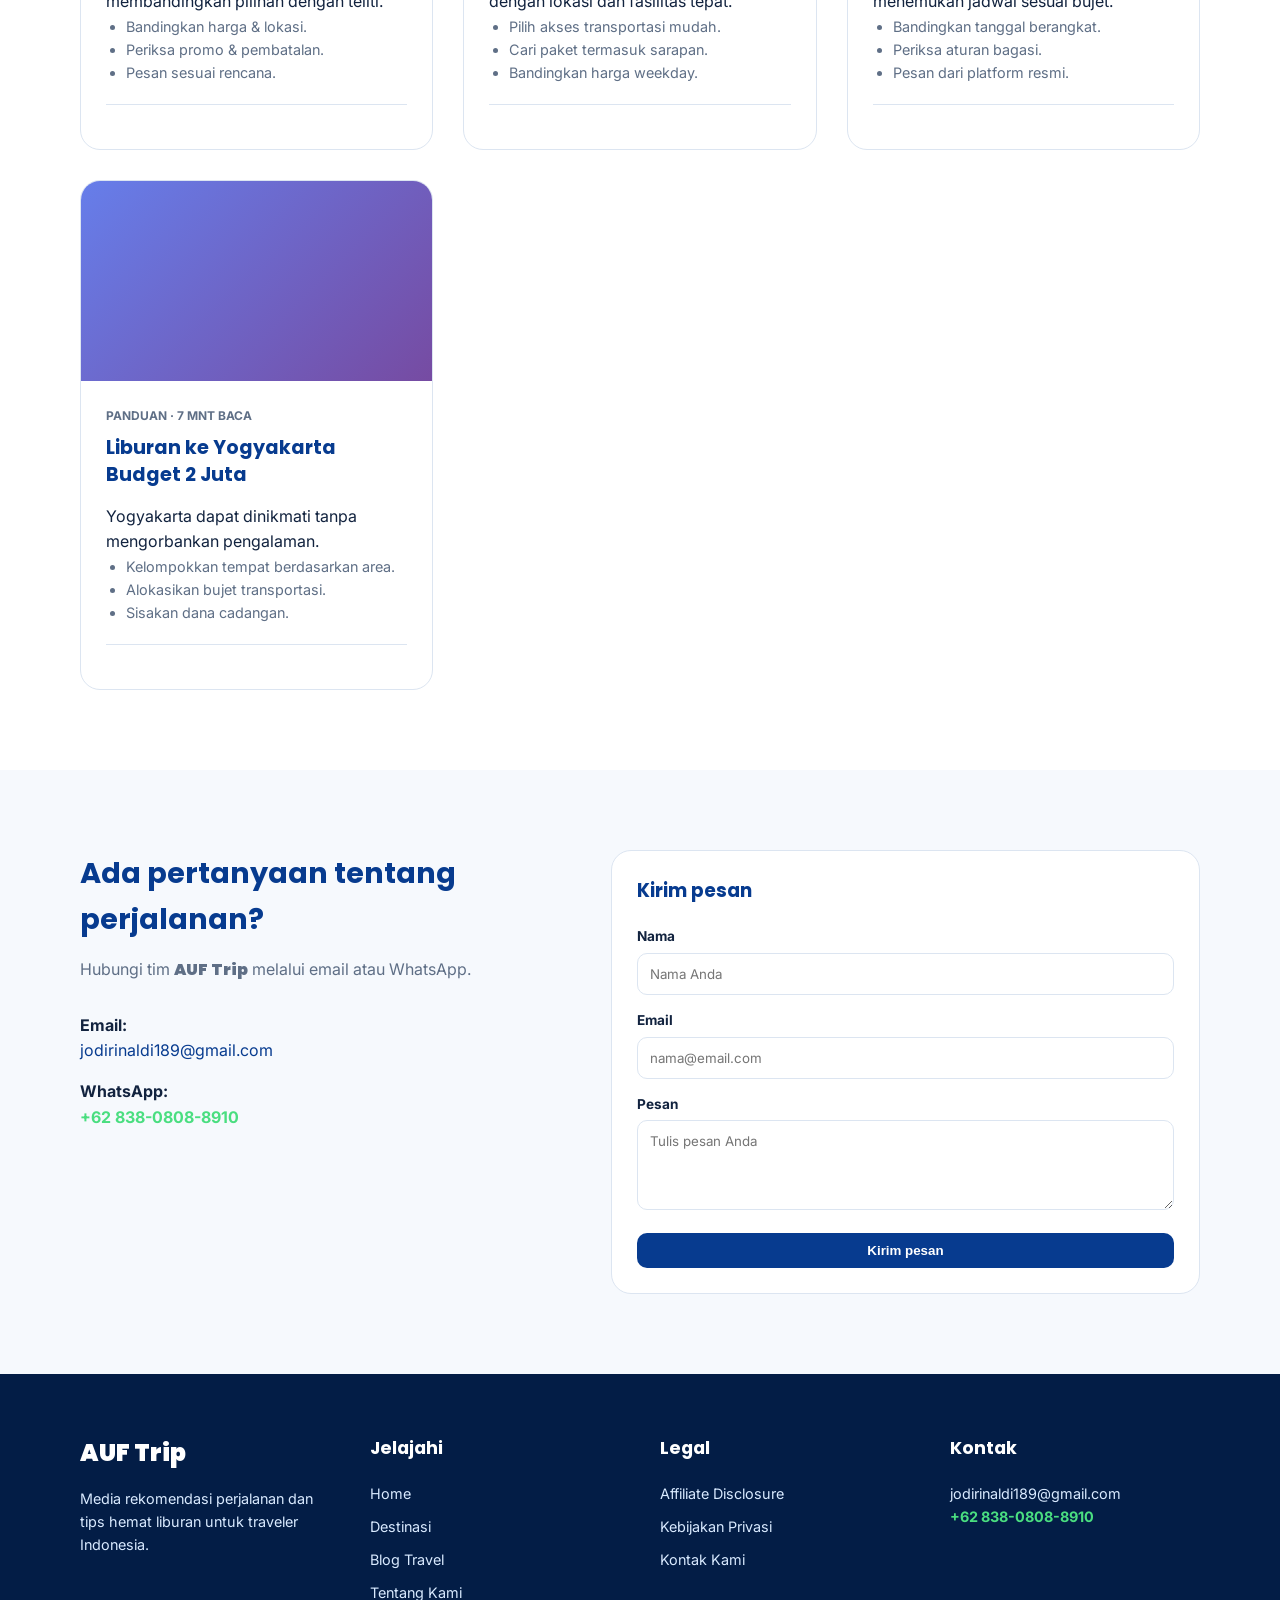
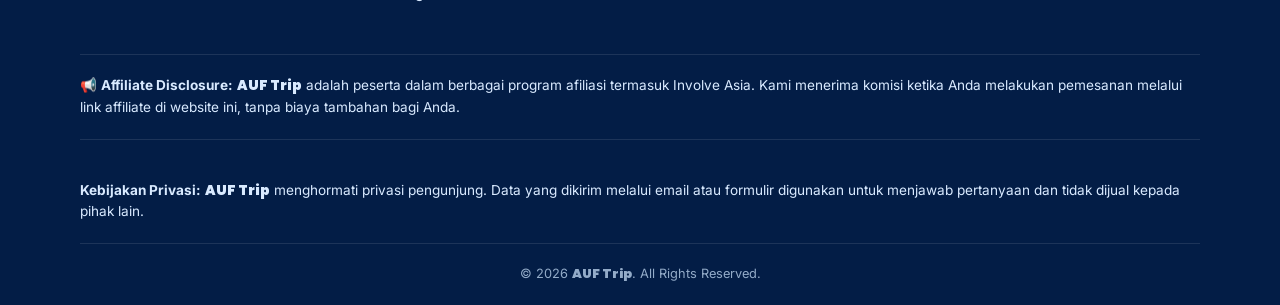
==== commit b1896221: "Update index.html" ====
--- a/index.html
+++ b/index.html
@@ -16,11 +16,13 @@
             --muted: #5f6f86;
             --border: #dce5f1;
             --orange: #ff6b35;
+            --wa-green: #25D366;
+            --wa-light: #4ade80;
         }
         * { box-sizing: border-box; margin: 0; padding: 0; }
         body { font-family: 'Inter', sans-serif; color: var(--text); line-height: 1.6; background: #fff; }
         a { text-decoration: none; color: inherit; }
-        img { max-width: 100%; height: auto; display: block; background: #e0e7ef; }
+        img { max-width: 100%; height: auto; display: block; }
         .container { max-width: 1160px; margin: 0 auto; padding: 0 20px; }
         
         h1, h2, h3, h4 { font-family: 'Poppins', sans-serif; color: var(--primary); }
@@ -50,12 +52,16 @@
             font-weight: 900;
             line-height: 1;
         }
-        .menu-toggle:hover {
-            background: var(--primary);
-            color: white;
-        }
-
-        .hero { background: linear-gradient(90deg, rgba(5,43,105,0.95), rgba(7,59,143,0.8)), url('https://images.unsplash.com/photo-1537996194471-e657df975ab4?auto=format&fit=crop&w=1200&q=80') center/cover no-repeat; color: white; padding: 100px 0; text-align: left; }
+        .menu-toggle:hover { background: var(--primary); color: white; }
+
+        .hero { 
+            background: linear-gradient(90deg, rgba(5,43,105,0.95), rgba(7,59,143,0.8)), 
+                        url('https://images.unsplash.com/photo-1537996194471-e657df975ab4?w=1200') center/cover no-repeat; 
+            color: white; 
+            padding: 100px 0; 
+            text-align: left; 
+            min-height: 500px;
+        }
         .hero-partner { font-size: 18px; font-weight: 900; letter-spacing: 1.5px; text-transform: uppercase; margin-bottom: 20px; white-space: nowrap; overflow: hidden; text-overflow: ellipsis; color: white; }
         .hero h1 { color: white; font-size: 1.08rem; font-weight: 400; margin-bottom: 20px; font-family: 'Inter', sans-serif; }
         .hero p { font-size: 1.05rem; margin-bottom: 30px; color: #e1efff; max-width: 600px; }
@@ -76,17 +82,10 @@
         .card { background: white; border: 1px solid var(--border); border-radius: 20px; padding: 25px; transition: transform 0.3s, box-shadow 0.3s; }
         .card:hover { transform: translateY(-5px); box-shadow: 0 10px 30px rgba(0,0,0,0.05); }
         
-        /* LOGO PLATFORM */
         .platform-logo {
-            width: 60px;
-            height: 60px;
-            border-radius: 12px;
-            display: flex;
-            align-items: center;
-            justify-content: center;
-            margin-bottom: 15px;
-            font-weight: 900;
-            font-size: 1.5rem;
+            width: 60px; height: 60px; border-radius: 12px;
+            display: flex; align-items: center; justify-content: center;
+            margin-bottom: 15px; font-weight: 900; font-size: 1.5rem;
             font-family: 'Poppins', sans-serif;
         }
         .logo-traveloka { background: linear-gradient(135deg, #00a0dc, #00d4aa); color: white; }
@@ -98,7 +97,12 @@
         .card p { color: var(--muted); font-size: 0.9rem; margin-bottom: 15px; }
         
         .article-card { overflow: hidden; border: 1px solid var(--border); border-radius: 20px; background: white; }
-        .article-card img { width: 100%; height: 200px; object-fit: cover; background: linear-gradient(135deg, #667eea 0%, #764ba2 100%); }
+        .article-card .img-wrapper { 
+            width: 100%; height: 200px; 
+            background: linear-gradient(135deg, #667eea 0%, #764ba2 100%);
+            position: relative; overflow: hidden;
+        }
+        .article-card img { width: 100%; height: 100%; object-fit: cover; position: absolute; top: 0; left: 0; }
         .article-content { padding: 25px; }
         .article-meta { font-size: 0.75rem; font-weight: 700; color: var(--muted); text-transform: uppercase; margin-bottom: 10px; }
         .article-card h3 { font-size: 1.2rem; margin-bottom: 15px; line-height: 1.4; }
@@ -109,6 +113,17 @@
         .form-group label { display: block; font-size: 0.85rem; font-weight: 700; margin-bottom: 5px; }
         .form-control { width: 100%; padding: 12px; border: 1px solid var(--border); border-radius: 10px; font-family: inherit; }
         .form-control:focus { outline: none; border-color: var(--primary); }
+
+        /* PERBAIKAN: Link WhatsApp warna hijau muda */
+        .wa-link {
+            color: var(--wa-light);
+            font-weight: 700;
+            transition: color 0.3s;
+        }
+        .wa-link:hover {
+            color: var(--wa-green);
+            text-decoration: underline;
+        }
 
         footer { background: #031d46; color: #d9eaff; padding: 60px 0 20px; }
         .footer-grid { display: grid; grid-template-columns: repeat(auto-fit, minmax(200px, 1fr)); gap: 40px; margin-bottom: 40px; }
@@ -136,7 +151,7 @@
 <header>
     <div class="container nav-container">
         <a href="#" class="logo">
-            <div class="logo-icon">✈</div>
+            <div class="logo-icon"></div>
             <span class="brand-text">AUF Trip</span>
         </a>
         <nav class="nav-links" id="navLinks">
@@ -173,26 +188,10 @@
                 <h2>Partner Booking Terpercaya</h2>
             </div>
             <div class="grid-4">
-                <div class="card">
-                    <div class="platform-logo logo-traveloka">T</div>
-                    <h4>Traveloka</h4>
-                    <p>Hotel, tiket, dan aktivitas.</p>
-                </div>
-                <div class="card">
-                    <div class="platform-logo logo-trip">T</div>
-                    <h4>Trip.com</h4>
-                    <p>Penerbangan & akomodasi global.</p>
-                </div>
-                <div class="card">
-                    <div class="platform-logo logo-agoda">A</div>
-                    <h4>Agoda</h4>
-                    <p>Rekomendasi hotel & staycation.</p>
-                </div>
-                <div class="card">
-                    <div class="platform-logo logo-tiket">T</div>
-                    <h4>Tiket.com</h4>
-                    <p>Tiket atraksi & aktivitas seru.</p>
-                </div>
+                <div class="card"><div class="platform-logo logo-traveloka">T</div><h4>Traveloka</h4><p>Hotel, tiket, dan aktivitas.</p></div>
+                <div class="card"><div class="platform-logo logo-trip">T</div><h4>Trip.com</h4><p>Penerbangan & akomodasi global.</p></div>
+                <div class="card"><div class="platform-logo logo-agoda">A</div><h4>Agoda</h4><p>Rekomendasi hotel & staycation.</p></div>
+                <div class="card"><div class="platform-logo logo-tiket">T</div><h4>Tiket.com</h4><p>Tiket atraksi & aktivitas seru.</p></div>
             </div>
             <p style="text-align: center; color: var(--muted); font-size: 0.85rem; margin-top: 30px;">Kami adalah affiliate partner resmi dari platform di atas.</p>
         </div>
@@ -206,7 +205,7 @@
             </div>
             <div class="grid-3">
                 <div class="article-card">
-                    <img loading="lazy" src="https://images.unsplash.com/photo-1555899434-94d1368aa7af?auto=format&fit=crop&w=600&q=80" alt="Jakarta">
+                    <div class="img-wrapper"><img loading="lazy" src="https://images.unsplash.com/photo-1555899434-94d1368aa7af?w=600&h=400&fit=crop" alt="Jakarta" onerror="this.style.display='none'"></div>
                     <div class="article-content">
                         <div class="article-meta">Jakarta · ★ 4.9</div>
                         <h3>Jakarta: Staycation & Kuliner</h3>
@@ -215,7 +214,7 @@
                     </div>
                 </div>
                 <div class="article-card">
-                    <img loading="lazy" src="https://images.unsplash.com/photo-1537996194471-e657df975ab4?auto=format&fit=crop&w=600&q=80" alt="Bali">
+                    <div class="img-wrapper"><img loading="lazy" src="https://images.unsplash.com/photo-1537996194471-e657df975ab4?w=600&h=400&fit=crop" alt="Bali" onerror="this.style.display='none'"></div>
                     <div class="article-content">
                         <div class="article-meta">Bali · ★ 4.9</div>
                         <h3>Bali: Pantai & Budaya</h3>
@@ -224,7 +223,7 @@
                     </div>
                 </div>
                 <div class="article-card">
-                    <img loading="lazy" src="https://images.unsplash.com/photo-1555400038-63f5ba517a47?auto=format&fit=crop&w=600&q=80" alt="Yogyakarta">
+                    <div class="img-wrapper"><img loading="lazy" src="https://images.unsplash.com/photo-1555400038-63f5ba517a47?w=600&h=400&fit=crop" alt="Yogyakarta" onerror="this.style.display='none'"></div>
                     <div class="article-content">
                         <div class="article-meta">Yogyakarta · ★ 4.9</div>
                         <h3>Yogyakarta: Budaya & Sejarah</h3>
@@ -260,7 +259,7 @@
             </div>
             <div class="grid-3">
                 <div class="article-card">
-                    <img loading="lazy" src="https://images.unsplash.com/photo-1566073771259-6a8506099945?auto=format&fit=crop&w=600&q=80" alt="Hotel">
+                    <div class="img-wrapper"><img loading="lazy" src="https://images.unsplash.com/photo-1566073771259-6a8506099945?w=600&h=400&fit=crop" alt="Hotel" onerror="this.style.display='none'"></div>
                     <div class="article-content">
                         <div class="article-meta">Tips hotel · 3 Okt 2026</div>
                         <h3>5 Cara Booking Hotel Murah di Jakarta</h3>
@@ -270,7 +269,7 @@
                     </div>
                 </div>
                 <div class="article-card">
-                    <img loading="lazy" src="https://images.unsplash.com/photo-1520250497591-112f2f40a3f4?auto=format&fit=crop&w=600&q=80" alt="Staycation">
+                    <div class="img-wrapper"><img loading="lazy" src="https://images.unsplash.com/photo-1520250497591-112f2f40a3f4?w=600&h=400&fit=crop" alt="Staycation" onerror="this.style.display='none'"></div>
                     <div class="article-content">
                         <div class="article-meta">Staycation · 4 mnt baca</div>
                         <h3>Rekomendasi Staycation Hemat di Jakarta</h3>
@@ -280,7 +279,7 @@
                     </div>
                 </div>
                 <div class="article-card">
-                    <img loading="lazy" src="https://images.unsplash.com/photo-1436491865332-7a61a109cc05?auto=format&fit=crop&w=600&q=80" alt="Pesawat">
+                    <div class="img-wrapper"><img loading="lazy" src="https://images.unsplash.com/photo-1436491865332-7a61a109cc05?w=600&h=400&fit=crop" alt="Pesawat" onerror="this.style.display='none'"></div>
                     <div class="article-content">
                         <div class="article-meta">Tiket pesawat · 6 mnt baca</div>
                         <h3>Cara Mendapatkan Tiket Promo ke Bali</h3>
@@ -290,7 +289,7 @@
                     </div>
                 </div>
                 <div class="article-card">
-                    <img loading="lazy" src="https://images.unsplash.com/photo-1584810359583-96fc3448beaa?auto=format&fit=crop&w=600&q=80" alt="Yogyakarta">
+                    <div class="img-wrapper"><img loading="lazy" src="https://images.unsplash.com/photo-1584810359583-96fc3448beaa?w=600&h=400&fit=crop" alt="Yogyakarta" onerror="this.style.display='none'"></div>
                     <div class="article-content">
                         <div class="article-meta">Panduan · 7 mnt baca</div>
                         <h3>Liburan ke Yogyakarta Budget 2 Juta</h3>
@@ -309,7 +308,7 @@
                 <h2 style="font-size: 1.8rem; margin-bottom: 15px;">Ada pertanyaan tentang perjalanan?</h2>
                 <p style="color: var(--muted); margin-bottom: 30px;">Hubungi tim <span class="brand-text">AUF Trip</span> melalui email atau WhatsApp.</p>
                 <p style="margin-bottom: 15px;"><strong>Email:</strong><br><a href="mailto:jodirinaldi189@gmail.com" style="color: var(--primary);">jodirinaldi189@gmail.com</a></p>
-                <p><strong>WhatsApp:</strong><br><a href="tel:+6283808088910" style="color: var(--primary);">+62 838-0808-8910</a></p>
+                <p><strong>WhatsApp:</strong><br><a href="https://wa.me/6283808088910" target="_blank" class="wa-link">+62 838-0808-8910</a></p>
             </div>
             <form class="card" onsubmit="event.preventDefault(); alert('Pesan terkirim!'); this.reset();">
                 <h3 style="margin-bottom: 20px;">Kirim pesan</h3>
@@ -348,7 +347,7 @@
             </div>
             <div>
                 <h3>Kontak</h3>
-                <p style="font-size: 0.9rem;"><a href="mailto:jodirinaldi189@gmail.com">jodirinaldi189@gmail.com</a><br><a href="tel:+6283808088910">+62 838-0808-8910</a></p>
+                <p style="font-size: 0.9rem;"><a href="mailto:jodirinaldi189@gmail.com">jodirinaldi189@gmail.com</a><br><a href="https://wa.me/6283808088910" target="_blank" class="wa-link">+62 838-0808-8910</a></p>
             </div>
         </div>
         <div class="disclosure" id="dc">
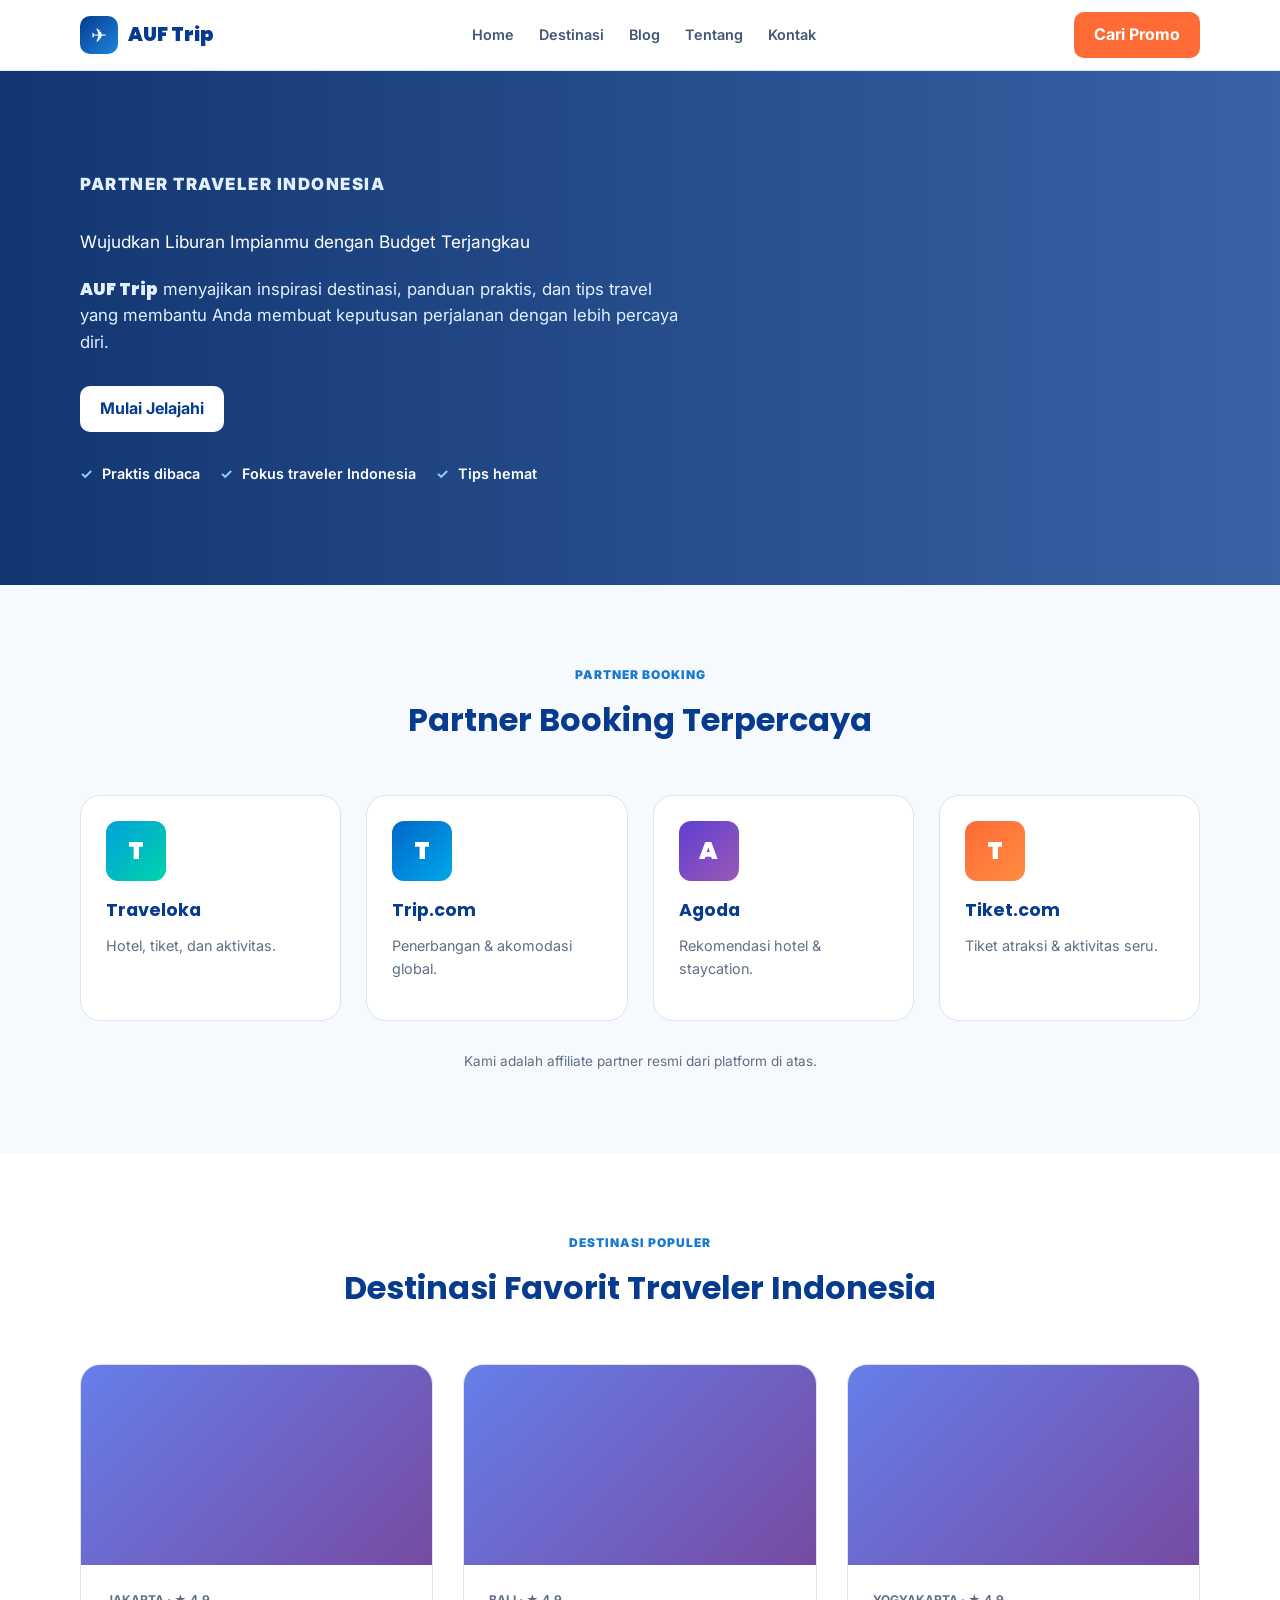
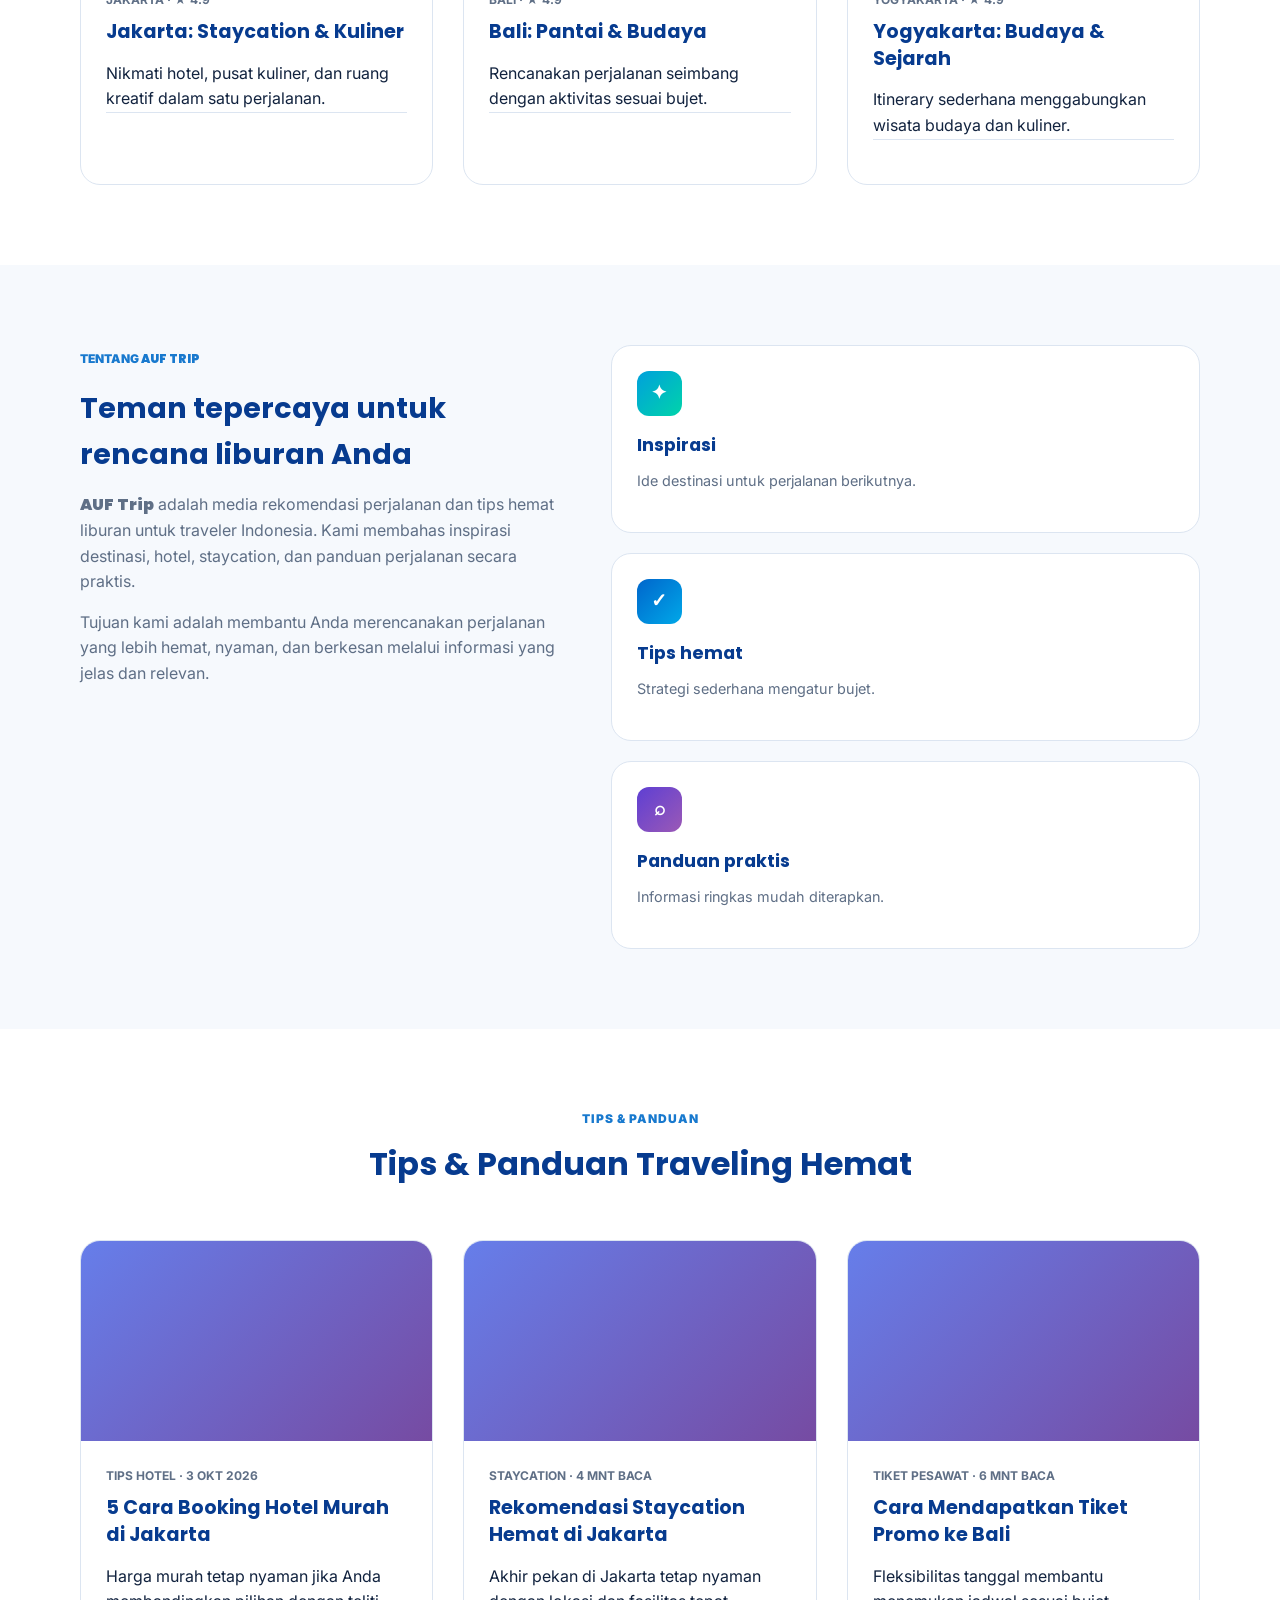
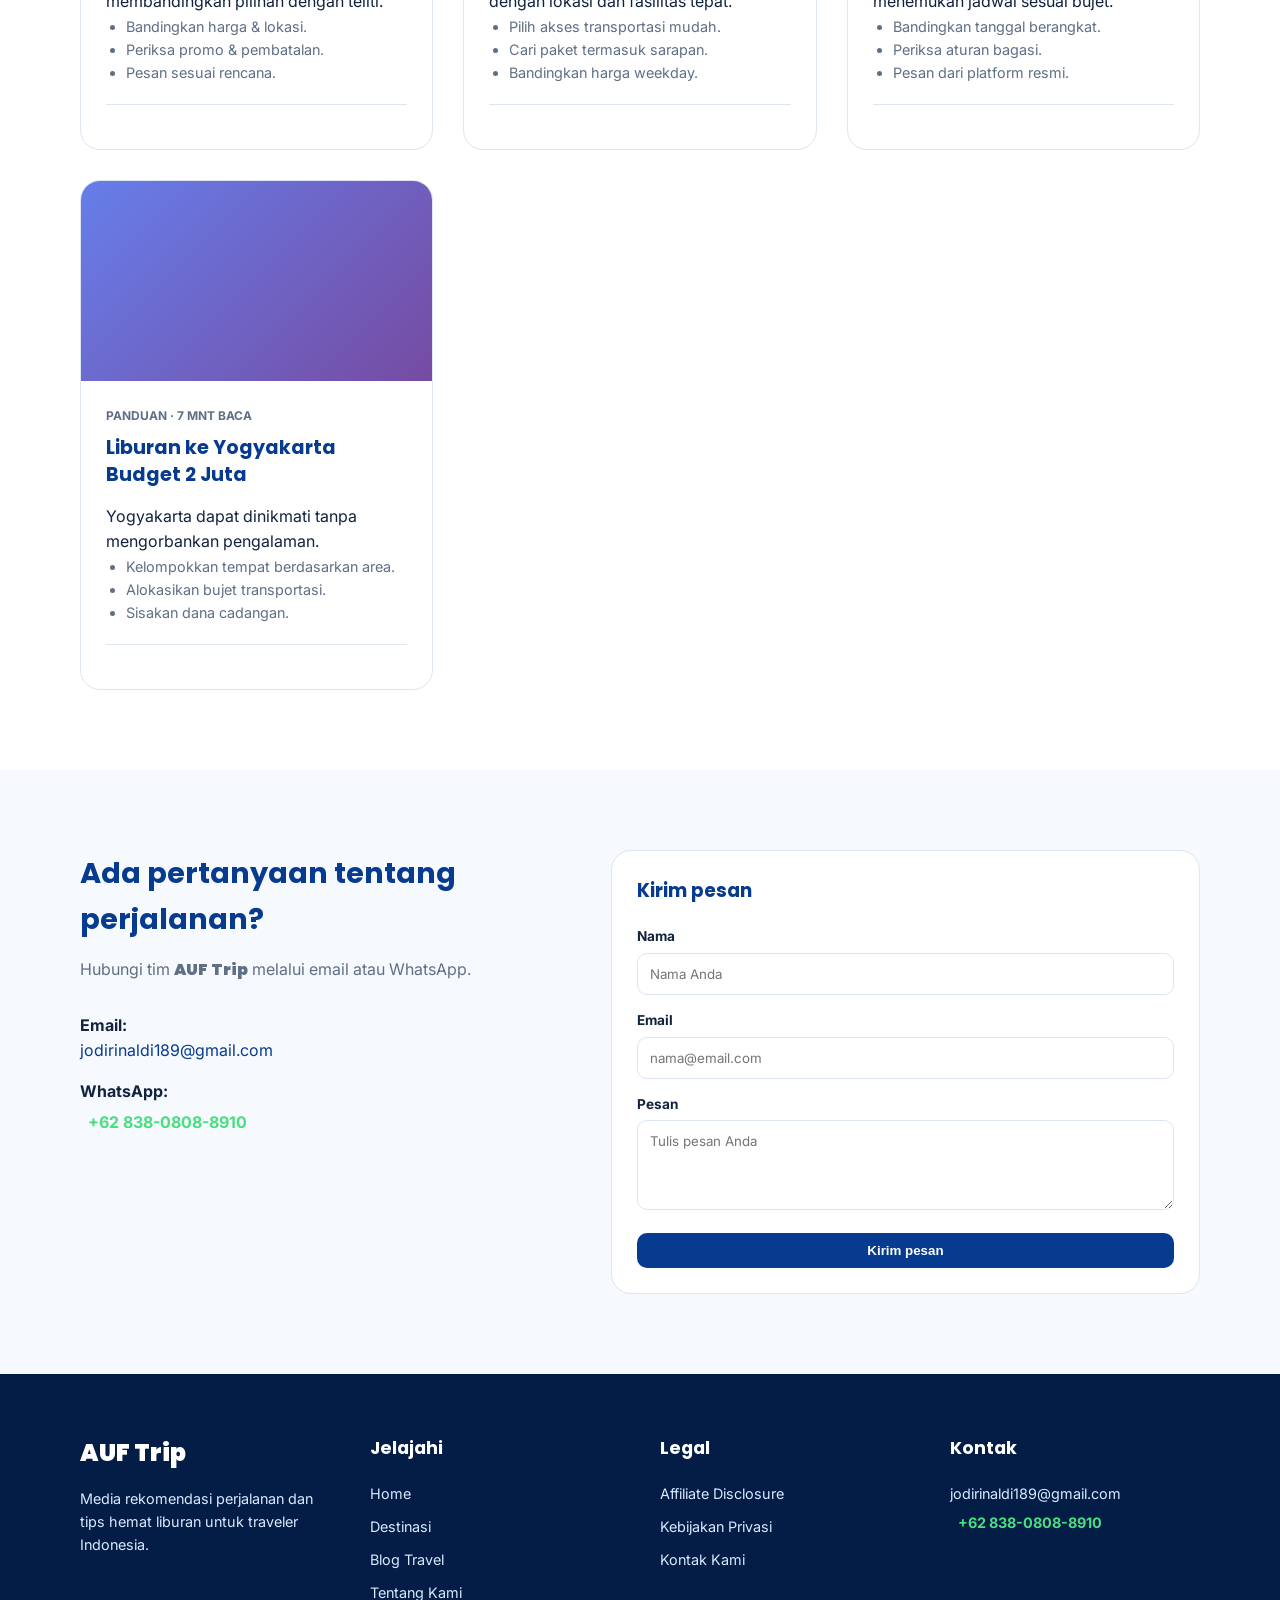
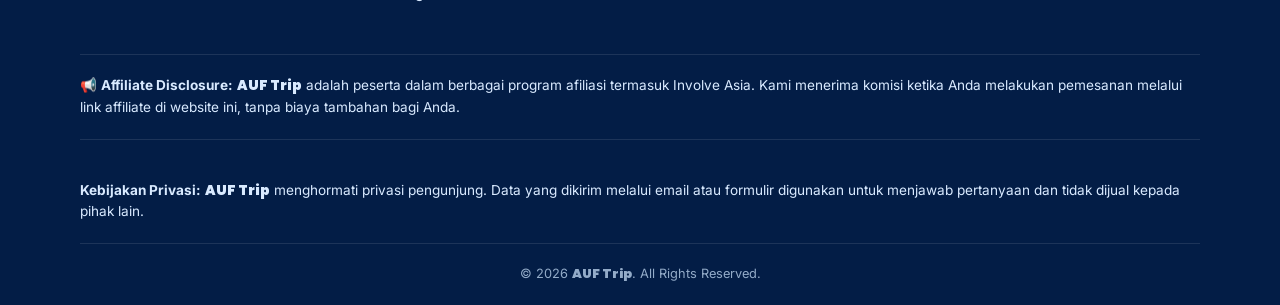
==== commit 149e1154: "Update index.html" ====
--- a/index.html
+++ b/index.html
@@ -114,15 +114,22 @@
         .form-control { width: 100%; padding: 12px; border: 1px solid var(--border); border-radius: 10px; font-family: inherit; }
         .form-control:focus { outline: none; border-color: var(--primary); }
 
-        /* PERBAIKAN: Link WhatsApp warna hijau muda */
+        /* LINK WHATSAPP DENGAN EMOJI RESMI */
         .wa-link {
             color: var(--wa-light);
             font-weight: 700;
-            transition: color 0.3s;
+            display: inline-flex;
+            align-items: center;
+            gap: 8px;
+            transition: all 0.3s;
         }
         .wa-link:hover {
             color: var(--wa-green);
             text-decoration: underline;
+        }
+        .wa-icon {
+            font-size: 1.3rem;
+            line-height: 1;
         }
 
         footer { background: #031d46; color: #d9eaff; padding: 60px 0 20px; }
@@ -151,7 +158,7 @@
 <header>
     <div class="container nav-container">
         <a href="#" class="logo">
-            <div class="logo-icon"></div>
+            <div class="logo-icon">✈</div>
             <span class="brand-text">AUF Trip</span>
         </a>
         <nav class="nav-links" id="navLinks">
@@ -162,7 +169,7 @@
             <a href="#kontak">Kontak</a>
         </nav>
         <a href="#partner" class="btn btn-orange">Cari Promo</a>
-        <button class="menu-toggle" id="menuBtn" aria-label="Menu">☰</button>
+        <button class="menu-toggle" id="menuBtn" aria-label="Menu"></button>
     </div>
 </header>
 
@@ -308,7 +315,12 @@
                 <h2 style="font-size: 1.8rem; margin-bottom: 15px;">Ada pertanyaan tentang perjalanan?</h2>
                 <p style="color: var(--muted); margin-bottom: 30px;">Hubungi tim <span class="brand-text">AUF Trip</span> melalui email atau WhatsApp.</p>
                 <p style="margin-bottom: 15px;"><strong>Email:</strong><br><a href="mailto:jodirinaldi189@gmail.com" style="color: var(--primary);">jodirinaldi189@gmail.com</a></p>
-                <p><strong>WhatsApp:</strong><br><a href="https://wa.me/6283808088910" target="_blank" class="wa-link">+62 838-0808-8910</a></p>
+                <p><strong>WhatsApp:</strong><br>
+                    <a href="https://wa.me/6283808088910" target="_blank" class="wa-link">
+                        <span class="wa-icon"></span>
+                        +62 838-0808-8910
+                    </a>
+                </p>
             </div>
             <form class="card" onsubmit="event.preventDefault(); alert('Pesan terkirim!'); this.reset();">
                 <h3 style="margin-bottom: 20px;">Kirim pesan</h3>
@@ -347,7 +359,13 @@
             </div>
             <div>
                 <h3>Kontak</h3>
-                <p style="font-size: 0.9rem;"><a href="mailto:jodirinaldi189@gmail.com">jodirinaldi189@gmail.com</a><br><a href="https://wa.me/6283808088910" target="_blank" class="wa-link">+62 838-0808-8910</a></p>
+                <p style="font-size: 0.9rem;">
+                    <a href="mailto:jodirinaldi189@gmail.com">jodirinaldi189@gmail.com</a><br>
+                    <a href="https://wa.me/6283808088910" target="_blank" class="wa-link">
+                        <span class="wa-icon"></span>
+                        +62 838-0808-8910
+                    </a>
+                </p>
             </div>
         </div>
         <div class="disclosure" id="dc">
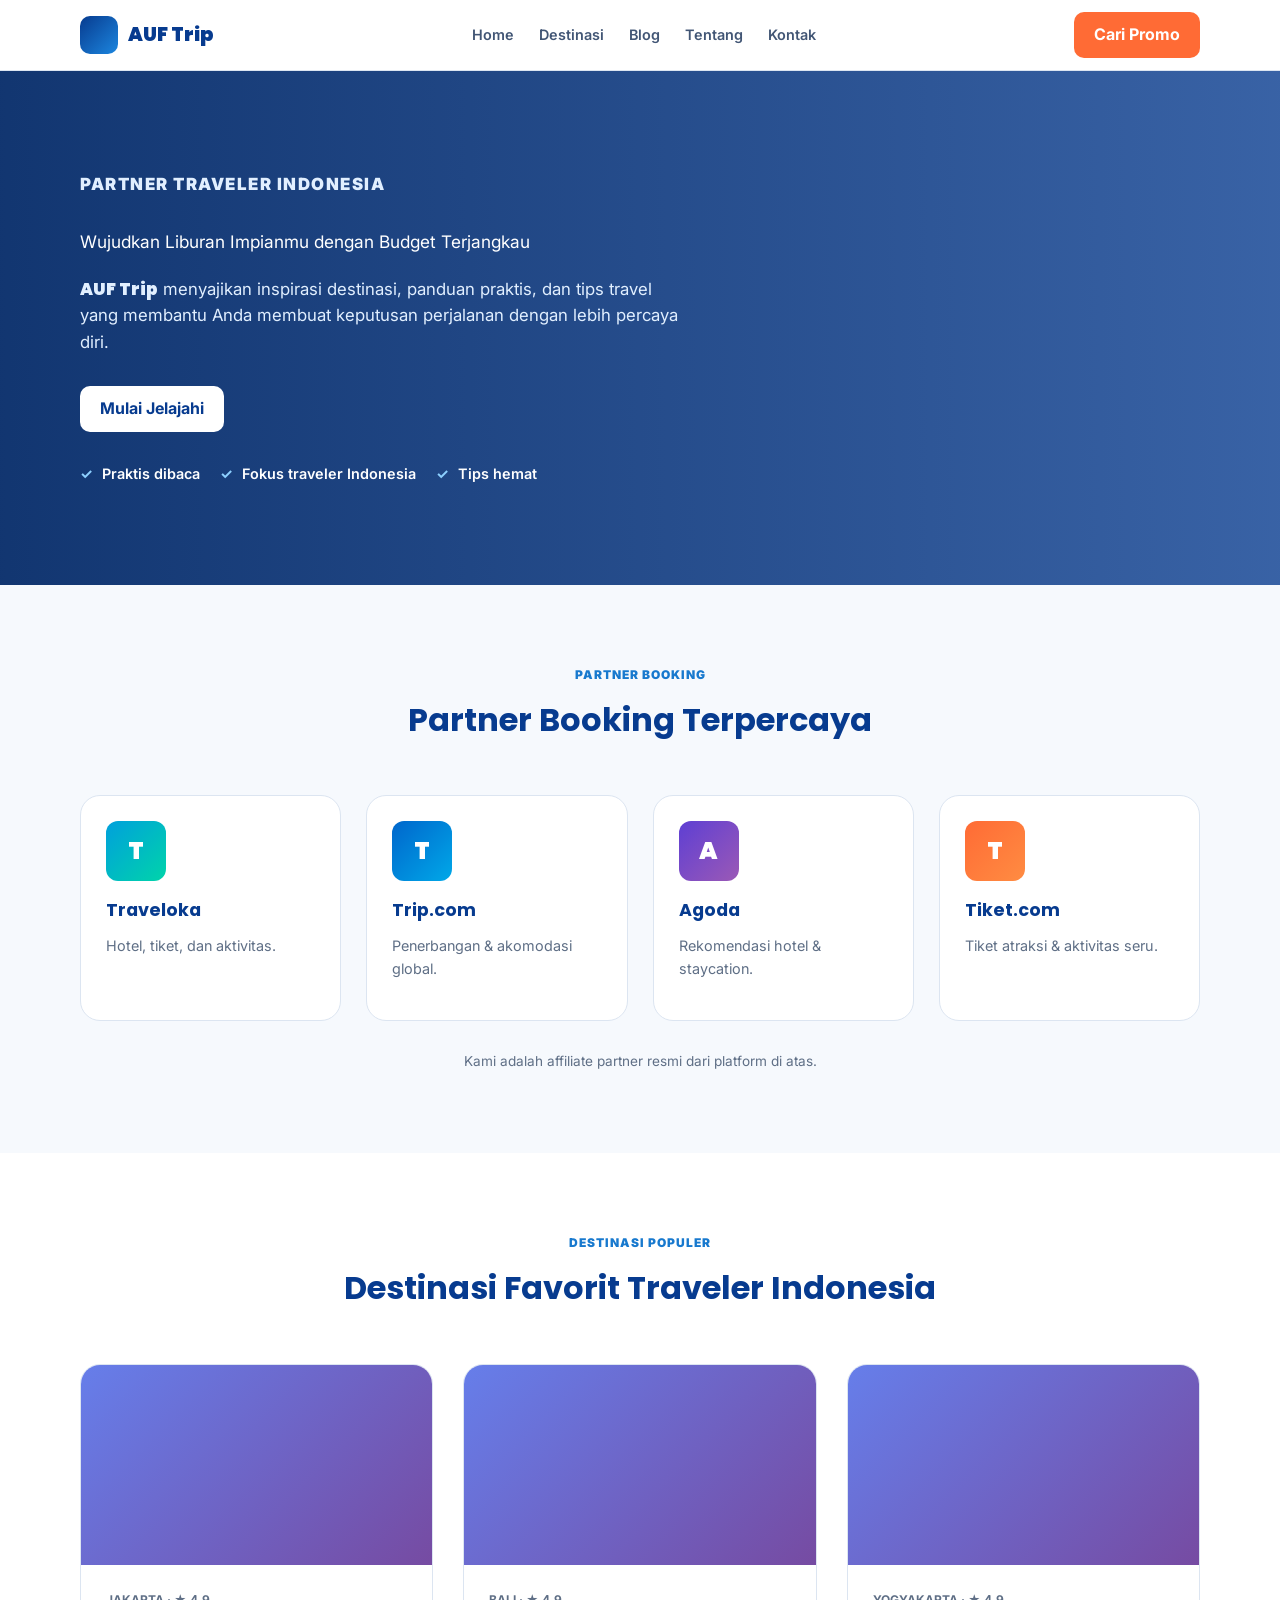
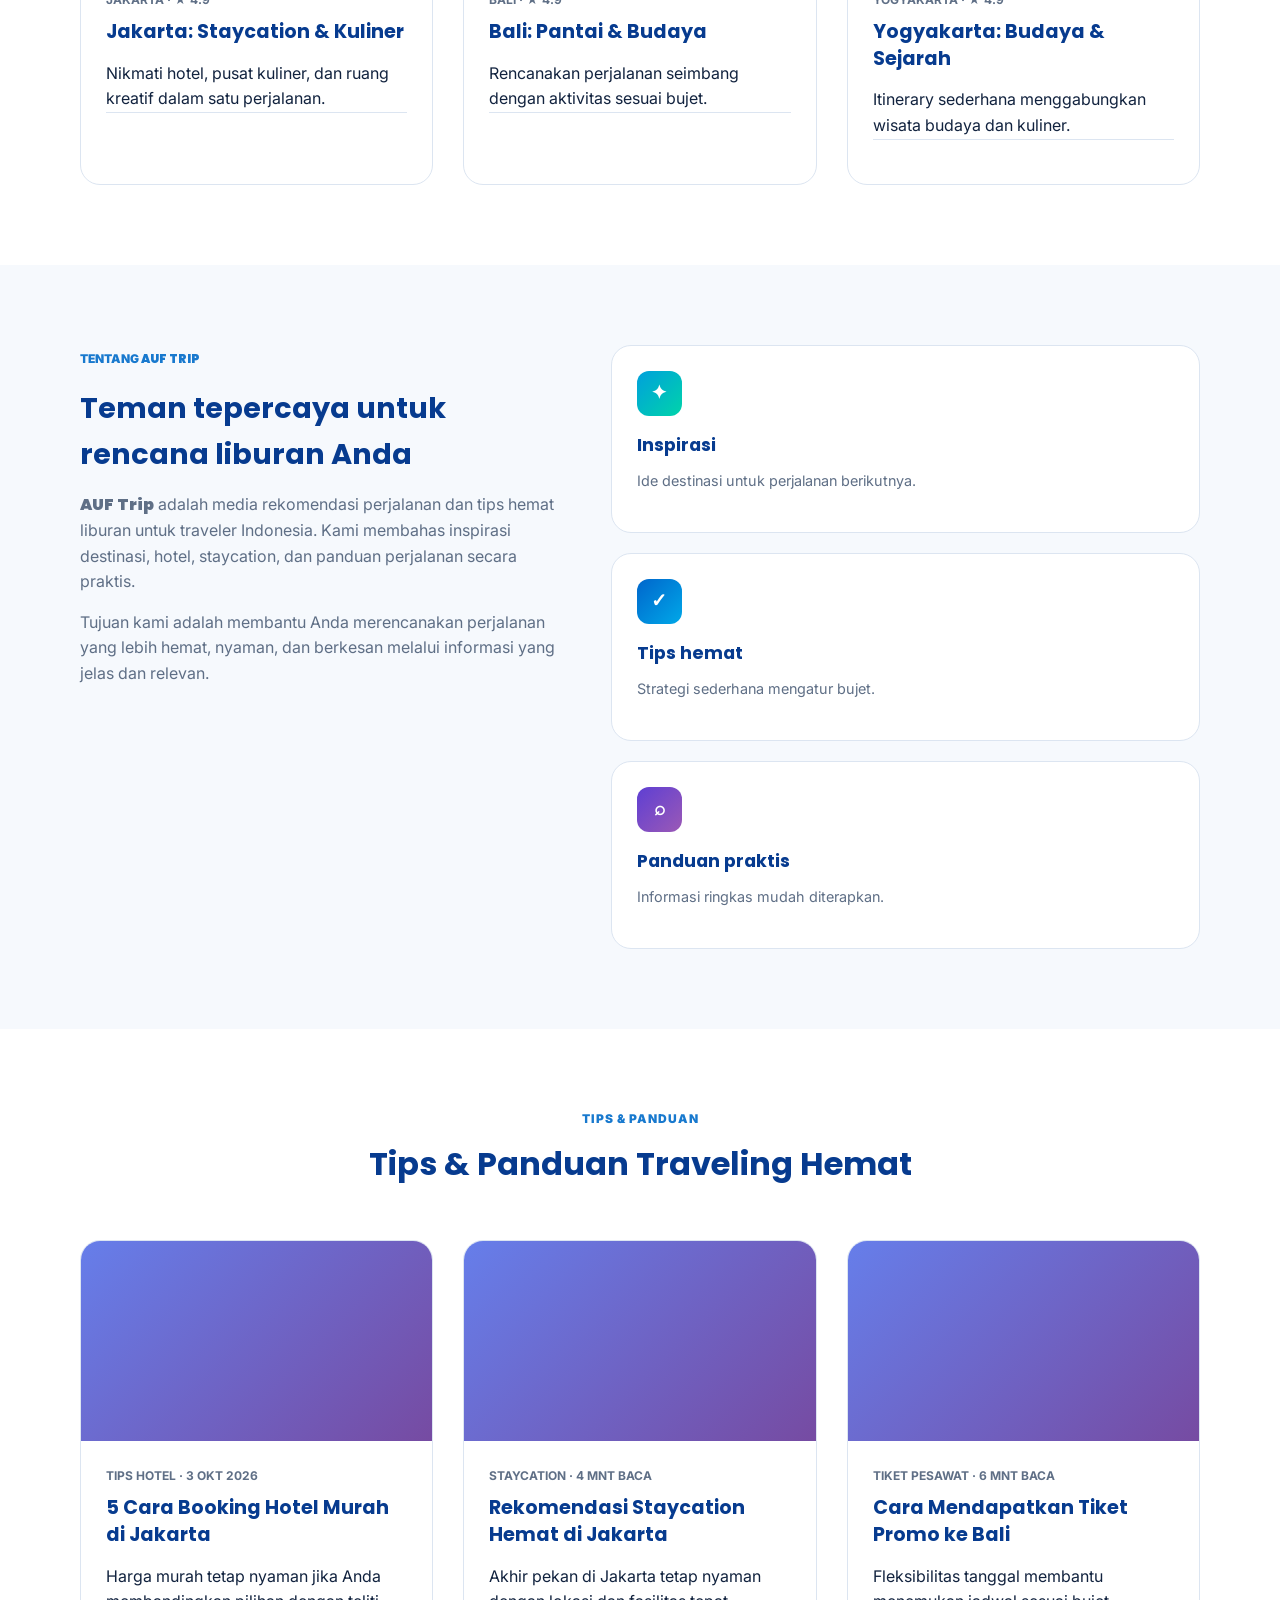
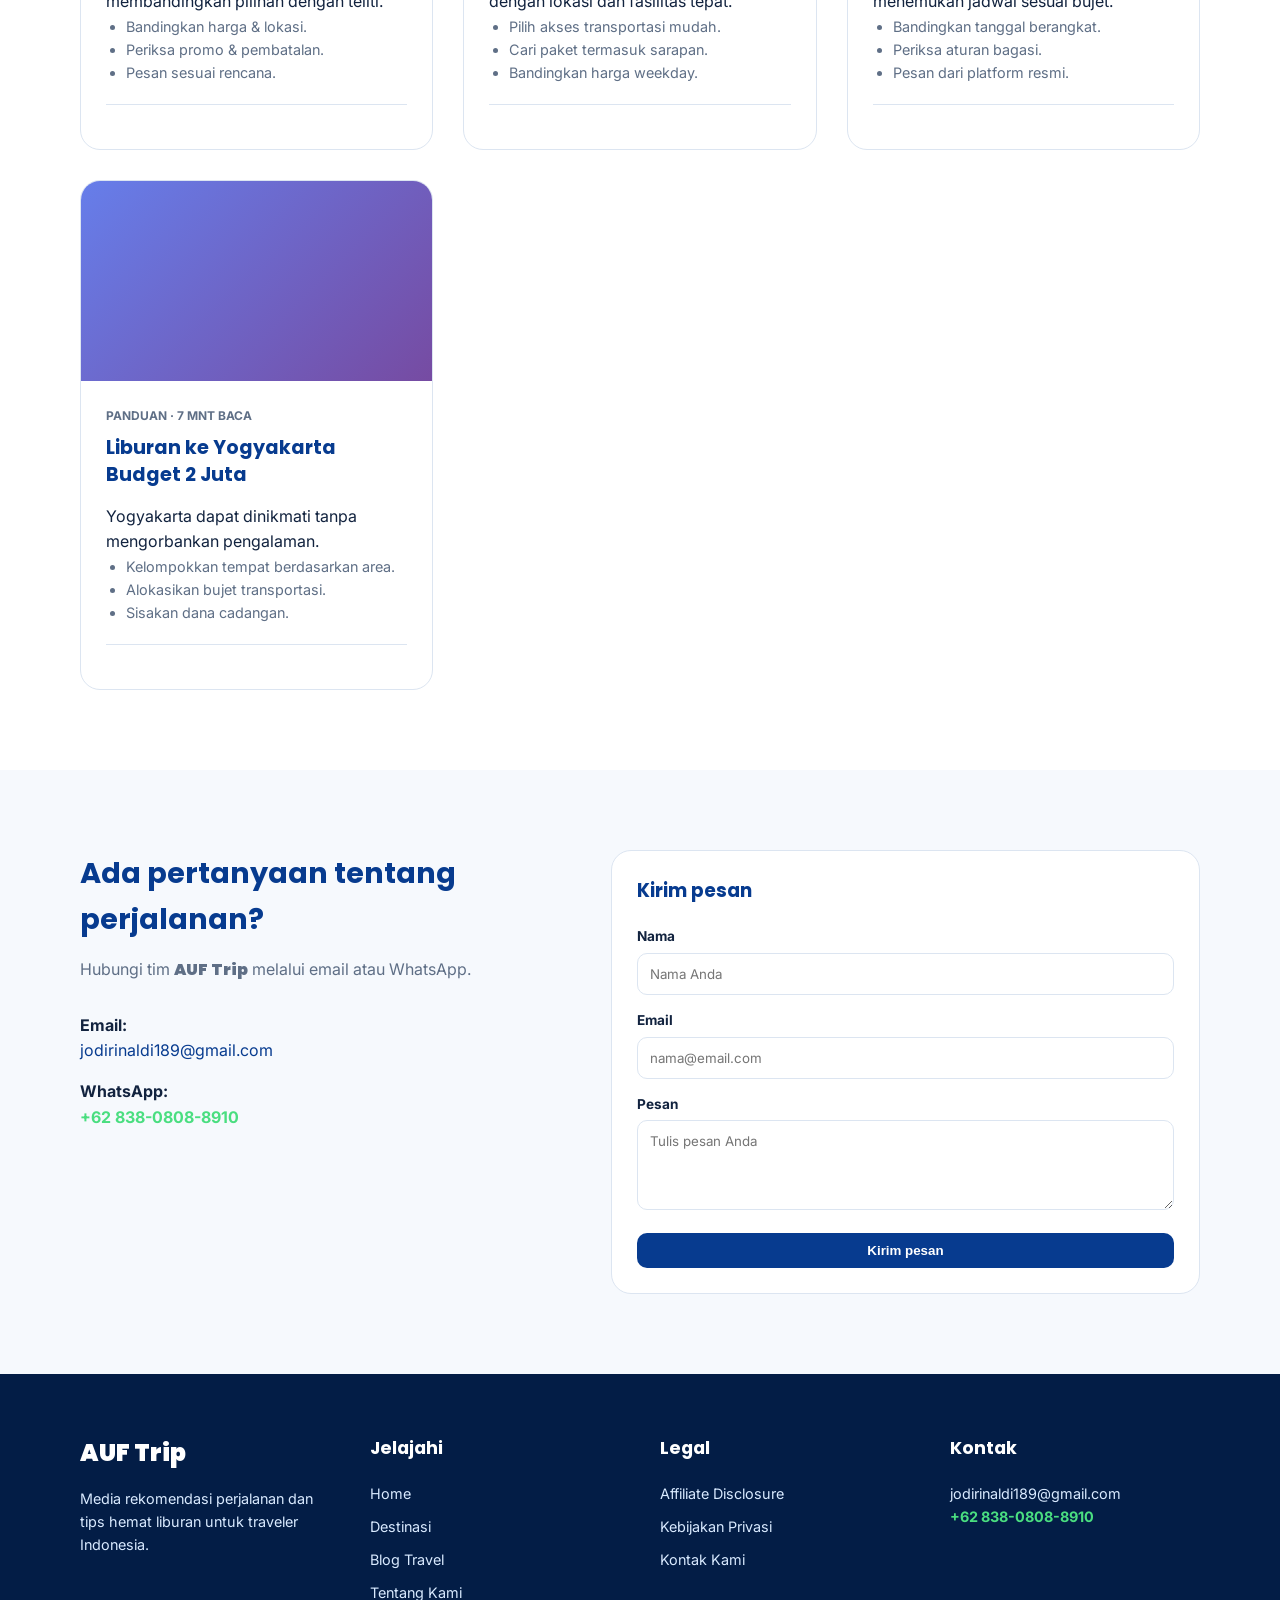
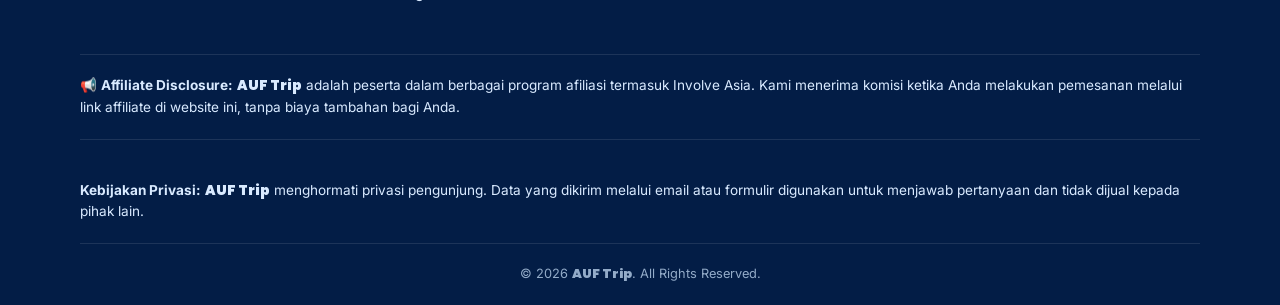
==== commit 92a9420f: "Update index.html" ====
--- a/index.html
+++ b/index.html
@@ -114,22 +114,15 @@
         .form-control { width: 100%; padding: 12px; border: 1px solid var(--border); border-radius: 10px; font-family: inherit; }
         .form-control:focus { outline: none; border-color: var(--primary); }
 
-        /* LINK WHATSAPP DENGAN EMOJI RESMI */
+        /* PERBAIKAN: Link WhatsApp warna hijau muda */
         .wa-link {
             color: var(--wa-light);
             font-weight: 700;
-            display: inline-flex;
-            align-items: center;
-            gap: 8px;
-            transition: all 0.3s;
+            transition: color 0.3s;
         }
         .wa-link:hover {
             color: var(--wa-green);
             text-decoration: underline;
-        }
-        .wa-icon {
-            font-size: 1.3rem;
-            line-height: 1;
         }
 
         footer { background: #031d46; color: #d9eaff; padding: 60px 0 20px; }
@@ -158,7 +151,7 @@
 <header>
     <div class="container nav-container">
         <a href="#" class="logo">
-            <div class="logo-icon">✈</div>
+            <div class="logo-icon"></div>
             <span class="brand-text">AUF Trip</span>
         </a>
         <nav class="nav-links" id="navLinks">
@@ -169,7 +162,7 @@
             <a href="#kontak">Kontak</a>
         </nav>
         <a href="#partner" class="btn btn-orange">Cari Promo</a>
-        <button class="menu-toggle" id="menuBtn" aria-label="Menu"></button>
+        <button class="menu-toggle" id="menuBtn" aria-label="Menu">☰</button>
     </div>
 </header>
 
@@ -315,12 +308,7 @@
                 <h2 style="font-size: 1.8rem; margin-bottom: 15px;">Ada pertanyaan tentang perjalanan?</h2>
                 <p style="color: var(--muted); margin-bottom: 30px;">Hubungi tim <span class="brand-text">AUF Trip</span> melalui email atau WhatsApp.</p>
                 <p style="margin-bottom: 15px;"><strong>Email:</strong><br><a href="mailto:jodirinaldi189@gmail.com" style="color: var(--primary);">jodirinaldi189@gmail.com</a></p>
-                <p><strong>WhatsApp:</strong><br>
-                    <a href="https://wa.me/6283808088910" target="_blank" class="wa-link">
-                        <span class="wa-icon"></span>
-                        +62 838-0808-8910
-                    </a>
-                </p>
+                <p><strong>WhatsApp:</strong><br><a href="https://wa.me/6283808088910" target="_blank" class="wa-link">+62 838-0808-8910</a></p>
             </div>
             <form class="card" onsubmit="event.preventDefault(); alert('Pesan terkirim!'); this.reset();">
                 <h3 style="margin-bottom: 20px;">Kirim pesan</h3>
@@ -359,13 +347,7 @@
             </div>
             <div>
                 <h3>Kontak</h3>
-                <p style="font-size: 0.9rem;">
-                    <a href="mailto:jodirinaldi189@gmail.com">jodirinaldi189@gmail.com</a><br>
-                    <a href="https://wa.me/6283808088910" target="_blank" class="wa-link">
-                        <span class="wa-icon"></span>
-                        +62 838-0808-8910
-                    </a>
-                </p>
+                <p style="font-size: 0.9rem;"><a href="mailto:jodirinaldi189@gmail.com">jodirinaldi189@gmail.com</a><br><a href="https://wa.me/6283808088910" target="_blank" class="wa-link">+62 838-0808-8910</a></p>
             </div>
         </div>
         <div class="disclosure" id="dc">
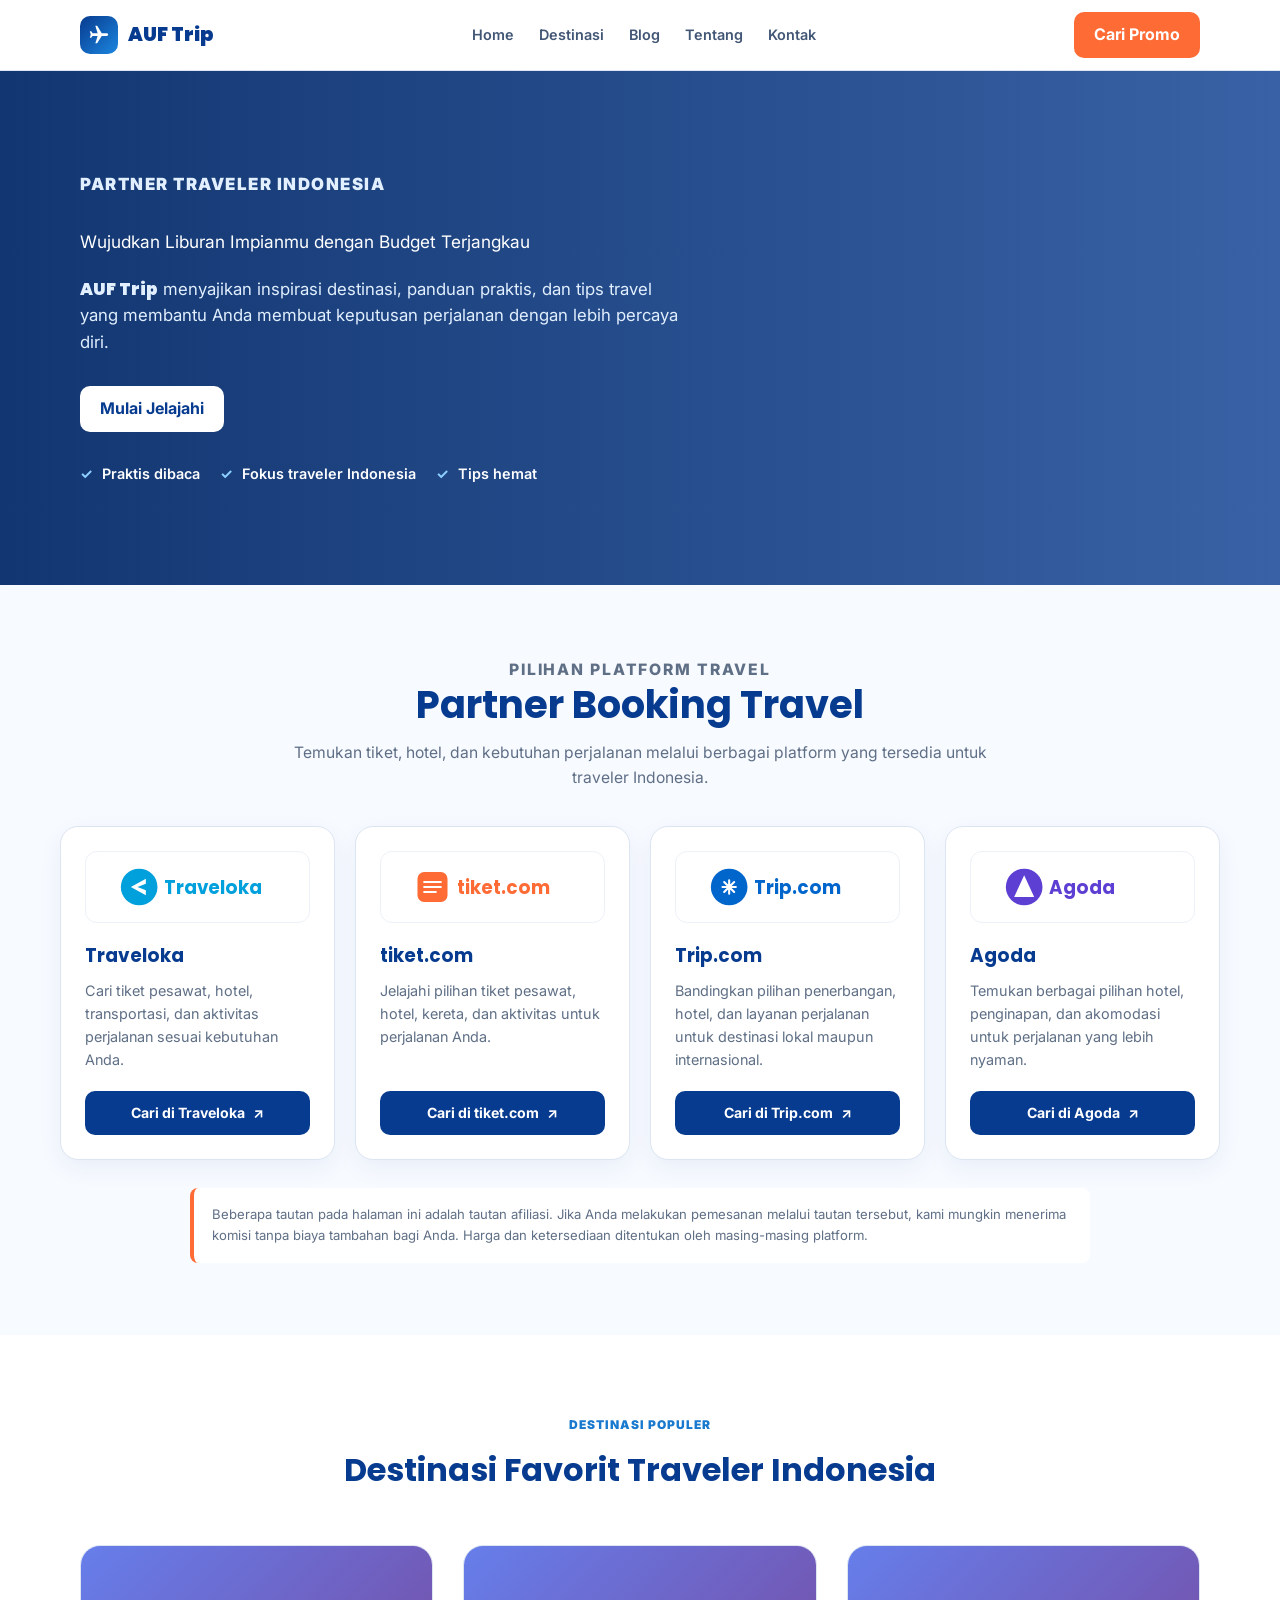
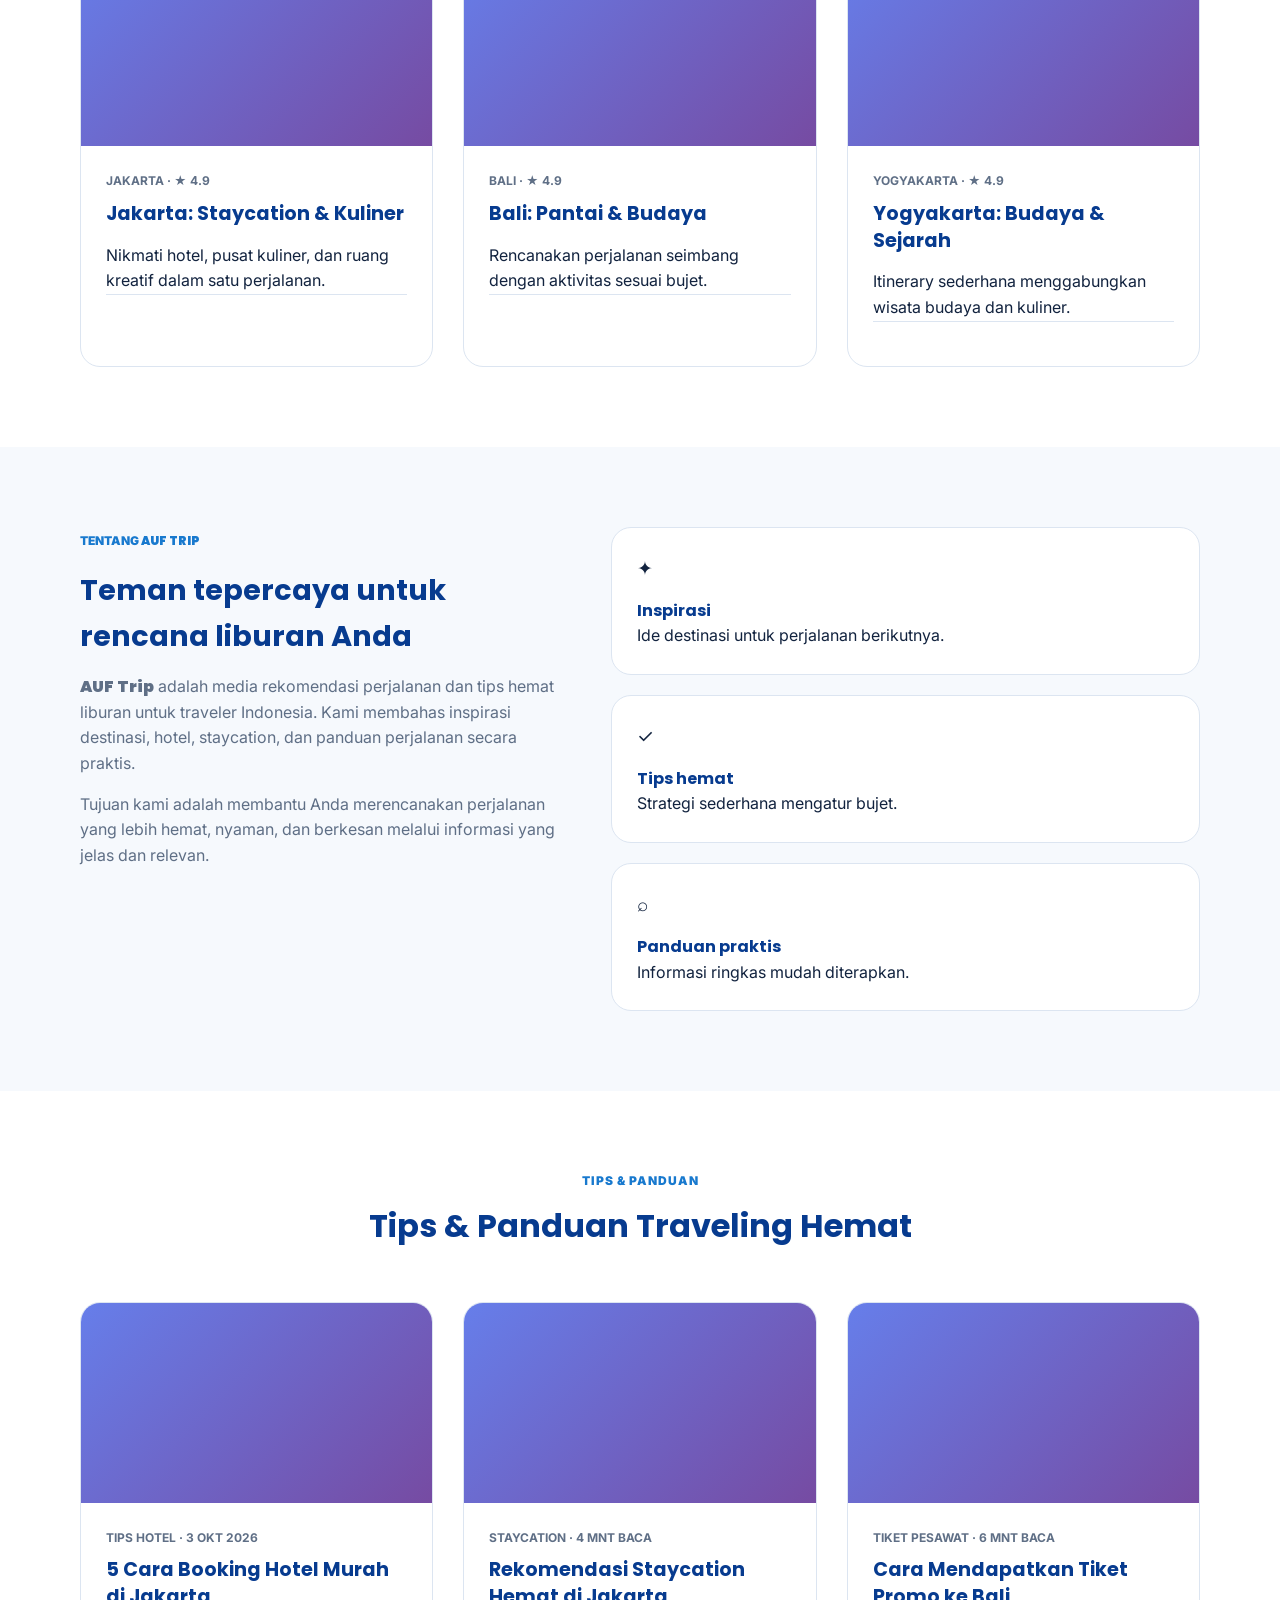
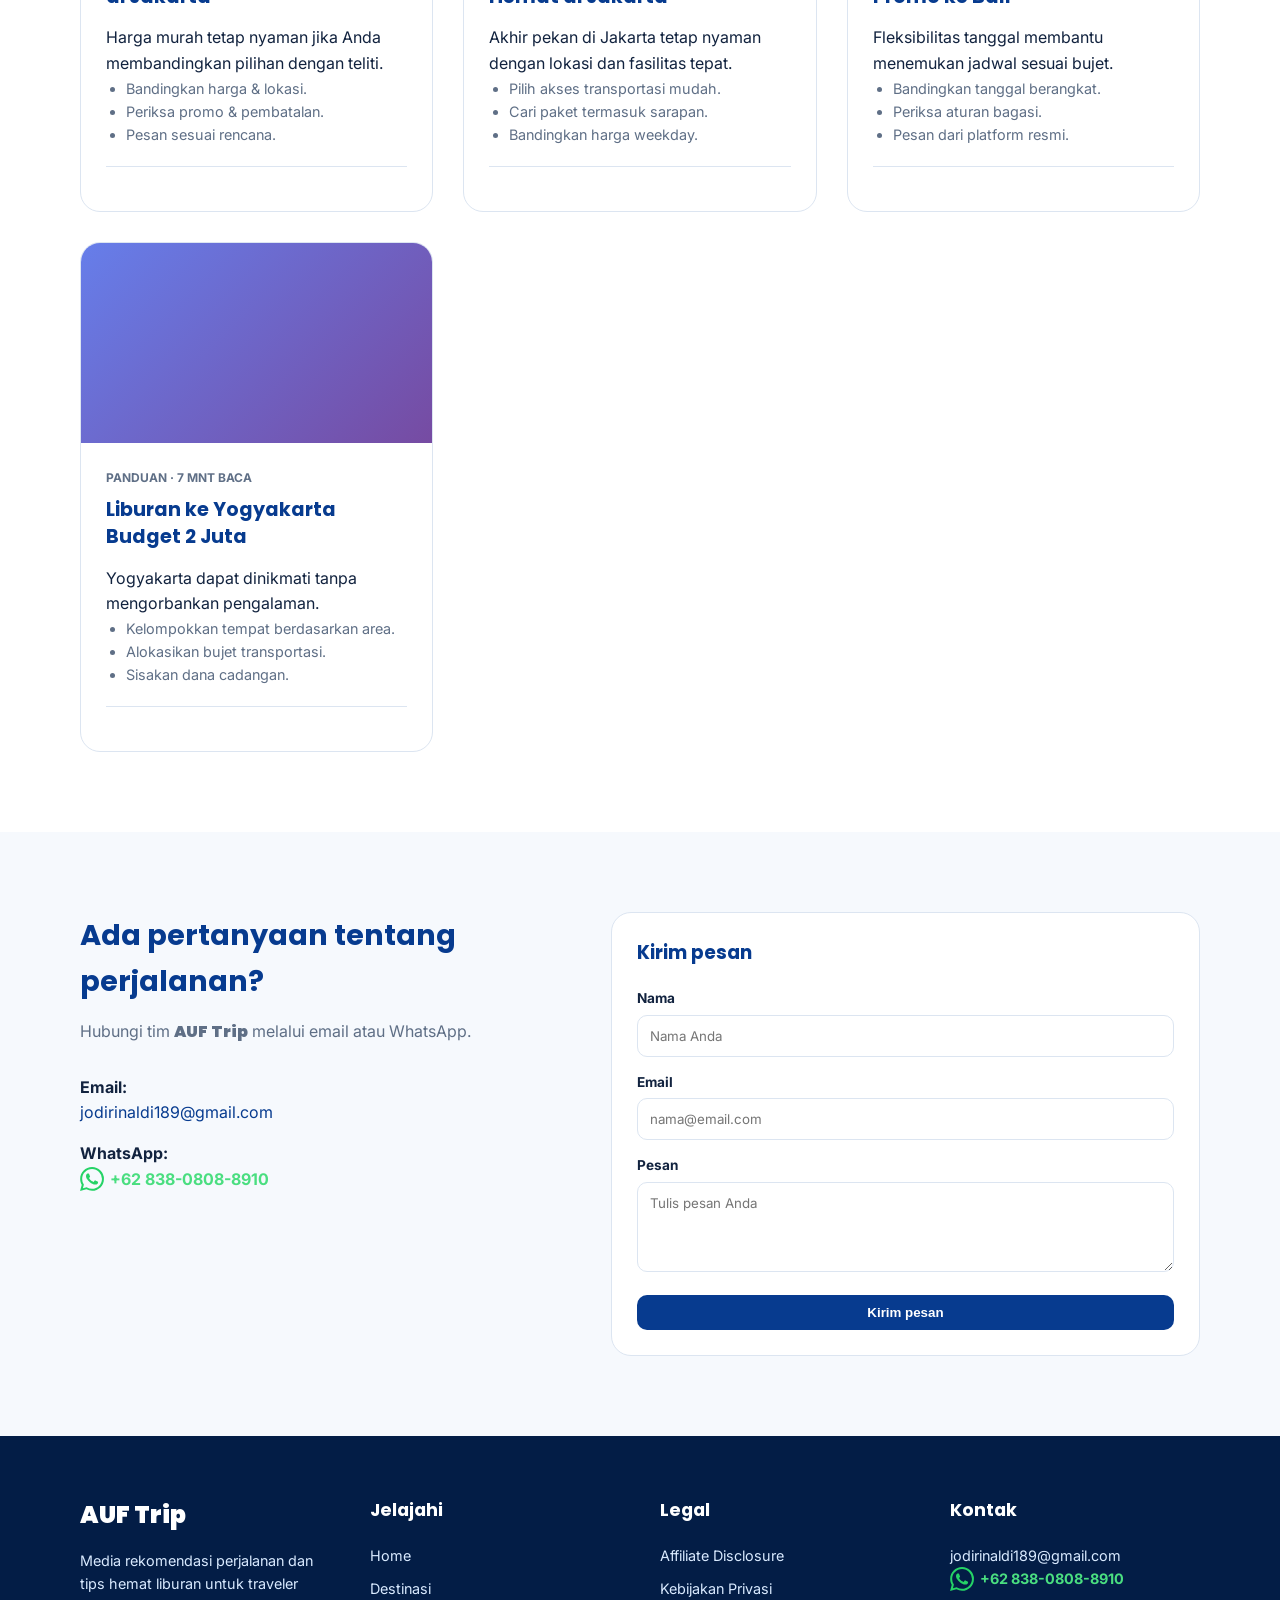
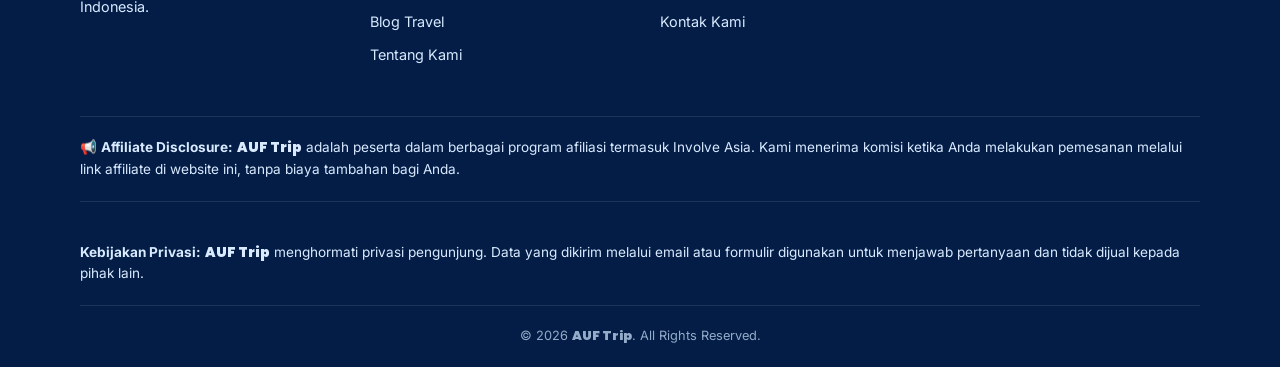
==== commit a3458eb0: "Update index.html" ====
--- a/index.html
+++ b/index.html
@@ -75,27 +75,170 @@
         .section-header h2 { font-size: 2rem; margin-bottom: 15px; }
         .section-header p { color: var(--muted); max-width: 600px; margin: 0 auto; }
 
-        .grid-4 { display: grid; grid-template-columns: repeat(auto-fit, minmax(220px, 1fr)); gap: 25px; }
         .grid-3 { display: grid; grid-template-columns: repeat(auto-fit, minmax(300px, 1fr)); gap: 30px; }
         .grid-2 { display: grid; grid-template-columns: 1fr 1.2fr; gap: 40px; align-items: start; }
 
         .card { background: white; border: 1px solid var(--border); border-radius: 20px; padding: 25px; transition: transform 0.3s, box-shadow 0.3s; }
         .card:hover { transform: translateY(-5px); box-shadow: 0 10px 30px rgba(0,0,0,0.05); }
-        
-        .platform-logo {
-            width: 60px; height: 60px; border-radius: 12px;
-            display: flex; align-items: center; justify-content: center;
-            margin-bottom: 15px; font-weight: 900; font-size: 1.5rem;
-            font-family: 'Poppins', sans-serif;
-        }
-        .logo-traveloka { background: linear-gradient(135deg, #00a0dc, #00d4aa); color: white; }
-        .logo-trip { background: linear-gradient(135deg, #0066cc, #00a8e8); color: white; }
-        .logo-agoda { background: linear-gradient(135deg, #5e3fd3, #9b59b6); color: white; }
-        .logo-tiket { background: linear-gradient(135deg, #ff6b35, #ff8c42); color: white; }
-        
-        .card h4 { margin-bottom: 10px; font-size: 1.1rem; }
-        .card p { color: var(--muted); font-size: 0.9rem; margin-bottom: 15px; }
-        
+
+        /* ============================================
+           TRAVEL PARTNERS (dari MANUS) — dengan SVG logo
+           ============================================ */
+        .travel-partners {
+            padding: 72px 20px;
+            background: #f7faff;
+            color: #12233f;
+        }
+        .travel-partners__container {
+            width: min(1160px, 100%);
+            margin: 0 auto;
+        }
+        .travel-partners__header {
+            max-width: 700px;
+            margin: 0 auto 36px;
+            text-align: center;
+        }
+        .travel-partners__eyebrow {
+            margin: 0 0 8px;
+            color: #1879ce;
+            font-size: 0.75rem;
+            font-weight: 800;
+            letter-spacing: 0.12em;
+            text-transform: uppercase;
+        }
+        .travel-partners__header h2 {
+            margin: 0 0 12px;
+            color: #073b8f;
+            font-family: Poppins, Inter, Arial, sans-serif;
+            font-size: clamp(1.8rem, 3vw, 2.5rem);
+            line-height: 1.2;
+        }
+        .travel-partners__header p {
+            margin: 0;
+            color: #5f6f86;
+            font-size: 0.98rem;
+        }
+        .travel-partners__grid {
+            display: grid;
+            grid-template-columns: repeat(4, minmax(0, 1fr));
+            gap: 20px;
+        }
+        .travel-partner-card {
+            display: flex;
+            min-width: 0;
+            flex-direction: column;
+            padding: 24px;
+            border: 1px solid #dce5f1;
+            border-radius: 18px;
+            background: #ffffff;
+            box-shadow: 0 8px 24px rgba(7, 59, 143, 0.06);
+            transition: transform 0.22s ease, box-shadow 0.22s ease, border-color 0.22s ease;
+        }
+        .travel-partner-card:hover {
+            border-color: #b9cfee;
+            box-shadow: 0 14px 32px rgba(7, 59, 143, 0.12);
+            transform: translateY(-4px);
+        }
+        .travel-partner-card__logo {
+            display: flex;
+            align-items: center;
+            justify-content: center;
+            width: 100%;
+            height: 72px;
+            margin-bottom: 18px;
+            padding: 10px;
+            border: 1px solid #edf2f8;
+            border-radius: 12px;
+            background: #ffffff;
+        }
+        .travel-partner-card__logo svg {
+            display: block;
+            width: 100%;
+            height: 100%;
+            object-fit: contain;
+        }
+        .travel-partner-card h3 {
+            margin: 0 0 8px;
+            color: #073b8f;
+            font-family: Poppins, Inter, Arial, sans-serif;
+            font-size: 1.15rem;
+        }
+        .travel-partner-card p {
+            flex: 1;
+            margin: 0 0 20px;
+            color: #5f6f86;
+            font-size: 0.9rem;
+            line-height: 1.6;
+        }
+        .travel-partner-card__button {
+            display: inline-flex;
+            align-items: center;
+            justify-content: center;
+            gap: 8px;
+            min-height: 44px;
+            padding: 10px 14px;
+            border-radius: 10px;
+            color: #ffffff;
+            background: #073b8f;
+            font-size: 0.88rem;
+            font-weight: 700;
+            text-align: center;
+            transition: background 0.2s ease, transform 0.2s ease;
+        }
+        .travel-partner-card__button:hover {
+            background: #052b69;
+            transform: translateY(-2px);
+        }
+        .travel-partners__disclosure {
+            max-width: 900px;
+            margin: 28px auto 0;
+            padding: 16px 18px;
+            border-left: 4px solid #ff6b35;
+            border-radius: 8px;
+            color: #5f6f86;
+            background: #ffffff;
+            font-size: 0.82rem;
+            line-height: 1.65;
+        }
+        @media (max-width: 900px) {
+            .travel-partners__grid {
+                grid-template-columns: repeat(2, minmax(0, 1fr));
+            }
+        }
+        @media (max-width: 520px) {
+            .travel-partners {
+                padding: 52px 14px;
+            }
+            .travel-partners__grid {
+                gap: 12px;
+            }
+            .travel-partner-card {
+                padding: 15px;
+                border-radius: 14px;
+            }
+            .travel-partner-card__logo {
+                height: 58px;
+                margin-bottom: 13px;
+                padding: 7px;
+            }
+            .travel-partner-card h3 {
+                font-size: 0.98rem;
+            }
+            .travel-partner-card p {
+                font-size: 0.78rem;
+                line-height: 1.5;
+            }
+            .travel-partner-card__button {
+                min-height: 40px;
+                padding: 8px 7px;
+                font-size: 0.72rem;
+            }
+            .travel-partners__disclosure {
+                padding: 13px 14px;
+                font-size: 0.76rem;
+            }
+        }
+
         .article-card { overflow: hidden; border: 1px solid var(--border); border-radius: 20px; background: white; }
         .article-card .img-wrapper { 
             width: 100%; height: 200px; 
@@ -114,7 +257,6 @@
         .form-control { width: 100%; padding: 12px; border: 1px solid var(--border); border-radius: 10px; font-family: inherit; }
         .form-control:focus { outline: none; border-color: var(--primary); }
 
-        /* PERBAIKAN: Link WhatsApp warna hijau muda */
         .wa-link {
             color: var(--wa-light);
             font-weight: 700;
@@ -151,7 +293,7 @@
 <header>
     <div class="container nav-container">
         <a href="#" class="logo">
-            <div class="logo-icon"></div>
+            <div class="logo-icon"><svg viewBox="0 0 24 24" width="22" height="22" xmlns="http://www.w3.org/2000/svg" fill="#fff" style="transform:rotate(90deg);"><path d="M21 16v-2l-8-5V3.5c0-.83-.67-1.5-1.5-1.5S10 2.67 10 3.5V9l-8 5v2l8-2.5V19l-2 1.5V22l3.5-1 3.5 1v-1.5L13 19v-5.5l8 2.5z"/></svg></div>
             <span class="brand-text">AUF Trip</span>
         </a>
         <nav class="nav-links" id="navLinks">
@@ -161,7 +303,7 @@
             <a href="#tentang">Tentang</a>
             <a href="#kontak">Kontak</a>
         </nav>
-        <a href="#partner" class="btn btn-orange">Cari Promo</a>
+        <a href="#partner-booking" class="btn btn-orange">Cari Promo</a>
         <button class="menu-toggle" id="menuBtn" aria-label="Menu">☰</button>
     </div>
 </header>
@@ -181,20 +323,83 @@
         </div>
     </section>
 
-    <section class="bg-light" id="partner">
-        <div class="container">
-            <div class="section-header">
-                <span class="kicker">Partner Booking</span>
-                <h2>Partner Booking Terpercaya</h2>
-            </div>
-            <div class="grid-4">
-                <div class="card"><div class="platform-logo logo-traveloka">T</div><h4>Traveloka</h4><p>Hotel, tiket, dan aktivitas.</p></div>
-                <div class="card"><div class="platform-logo logo-trip">T</div><h4>Trip.com</h4><p>Penerbangan & akomodasi global.</p></div>
-                <div class="card"><div class="platform-logo logo-agoda">A</div><h4>Agoda</h4><p>Rekomendasi hotel & staycation.</p></div>
-                <div class="card"><div class="platform-logo logo-tiket">T</div><h4>Tiket.com</h4><p>Tiket atraksi & aktivitas seru.</p></div>
-            </div>
-            <p style="text-align: center; color: var(--muted); font-size: 0.85rem; margin-top: 30px;">Kami adalah affiliate partner resmi dari platform di atas.</p>
-        </div>
+    <!-- ============================================
+         PARTNER BOOKING TRAVEL (dari MANUS)
+         ============================================ -->
+    <section class="travel-partners" id="partner-booking" aria-labelledby="partner-booking-title">
+      <div class="travel-partners__container">
+        <div class="travel-partners__header">
+          <p class="travel-partners__eyebrow">Pilihan Platform Travel</p>
+          <h2 id="partner-booking-title">Partner Booking Travel</h2>
+          <p>Temukan tiket, hotel, dan kebutuhan perjalanan melalui berbagai platform yang tersedia untuk traveler Indonesia.</p>
+        </div>
+
+        <div class="travel-partners__grid">
+          <!-- Traveloka -->
+          <article class="travel-partner-card">
+            <div class="travel-partner-card__logo">
+              <svg viewBox="0 0 200 60" xmlns="http://www.w3.org/2000/svg" role="img" aria-label="Logo Traveloka">
+                <rect width="200" height="60" fill="#ffffff"/>
+                <circle cx="30" cy="30" r="22" fill="#00A0DC"/>
+                <path d="M20 30 L38 20 L38 26 L28 30 L38 34 L38 40 Z" fill="#ffffff"/>
+                <text x="60" y="38" font-family="Poppins, Arial, sans-serif" font-size="22" font-weight="700" fill="#00A0DC">Traveloka</text>
+              </svg>
+            </div>
+            <h3>Traveloka</h3>
+            <p>Cari tiket pesawat, hotel, transportasi, dan aktivitas perjalanan sesuai kebutuhan Anda.</p>
+            <a class="travel-partner-card__button" href="https://www.traveloka.com" target="_blank" rel="noopener sponsored nofollow">Cari di Traveloka <span aria-hidden="true">↗</span></a>
+          </article>
+
+          <!-- tiket.com -->
+          <article class="travel-partner-card">
+            <div class="travel-partner-card__logo">
+              <svg viewBox="0 0 200 60" xmlns="http://www.w3.org/2000/svg" role="img" aria-label="Logo tiket.com">
+                <rect width="200" height="60" fill="#ffffff"/>
+                <rect x="10" y="12" width="36" height="36" rx="8" fill="#FF6B35"/>
+                <path d="M18 24 H38 M18 30 H38 M18 36 H32" stroke="#ffffff" stroke-width="2.5" stroke-linecap="round"/>
+                <text x="58" y="38" font-family="Poppins, Arial, sans-serif" font-size="22" font-weight="700" fill="#FF6B35">tiket.com</text>
+              </svg>
+            </div>
+            <h3>tiket.com</h3>
+            <p>Jelajahi pilihan tiket pesawat, hotel, kereta, dan aktivitas untuk perjalanan Anda.</p>
+            <a class="travel-partner-card__button" href="https://www.tiket.com" target="_blank" rel="noopener sponsored nofollow">Cari di tiket.com <span aria-hidden="true">↗</span></a>
+          </article>
+
+          <!-- Trip.com -->
+          <article class="travel-partner-card">
+            <div class="travel-partner-card__logo">
+              <svg viewBox="0 0 200 60" xmlns="http://www.w3.org/2000/svg" role="img" aria-label="Logo Trip.com">
+                <rect width="200" height="60" fill="#ffffff"/>
+                <circle cx="30" cy="30" r="22" fill="#0066CC"/>
+                <path d="M22 30 L38 30 M30 22 L30 38 M36 24 L24 36 M24 24 L36 36" stroke="#ffffff" stroke-width="2.5" stroke-linecap="round"/>
+                <text x="60" y="38" font-family="Poppins, Arial, sans-serif" font-size="22" font-weight="700" fill="#0066CC">Trip.com</text>
+              </svg>
+            </div>
+            <h3>Trip.com</h3>
+            <p>Bandingkan pilihan penerbangan, hotel, dan layanan perjalanan untuk destinasi lokal maupun internasional.</p>
+            <a class="travel-partner-card__button" href="https://www.trip.com" target="_blank" rel="noopener sponsored nofollow">Cari di Trip.com <span aria-hidden="true">↗</span></a>
+          </article>
+
+          <!-- Agoda -->
+          <article class="travel-partner-card">
+            <div class="travel-partner-card__logo">
+              <svg viewBox="0 0 200 60" xmlns="http://www.w3.org/2000/svg" role="img" aria-label="Logo Agoda">
+                <rect width="200" height="60" fill="#ffffff"/>
+                <circle cx="30" cy="30" r="22" fill="#5E3FD3"/>
+                <path d="M30 16 L42 42 H18 Z" fill="#ffffff"/>
+                <text x="60" y="38" font-family="Poppins, Arial, sans-serif" font-size="22" font-weight="700" fill="#5E3FD3">Agoda</text>
+              </svg>
+            </div>
+            <h3>Agoda</h3>
+            <p>Temukan berbagai pilihan hotel, penginapan, dan akomodasi untuk perjalanan yang lebih nyaman.</p>
+            <a class="travel-partner-card__button" href="https://www.agoda.com" target="_blank" rel="noopener sponsored nofollow">Cari di Agoda <span aria-hidden="true">↗</span></a>
+          </article>
+        </div>
+
+        <div class="travel-partners__disclosure" role="note">
+          Beberapa tautan pada halaman ini adalah tautan afiliasi. Jika Anda melakukan pemesanan melalui tautan tersebut, kami mungkin menerima komisi tanpa biaya tambahan bagi Anda. Harga dan ketersediaan ditentukan oleh masing-masing platform.
+        </div>
+      </div>
     </section>
 
     <section id="destinasi">
@@ -308,7 +513,7 @@
                 <h2 style="font-size: 1.8rem; margin-bottom: 15px;">Ada pertanyaan tentang perjalanan?</h2>
                 <p style="color: var(--muted); margin-bottom: 30px;">Hubungi tim <span class="brand-text">AUF Trip</span> melalui email atau WhatsApp.</p>
                 <p style="margin-bottom: 15px;"><strong>Email:</strong><br><a href="mailto:jodirinaldi189@gmail.com" style="color: var(--primary);">jodirinaldi189@gmail.com</a></p>
-                <p><strong>WhatsApp:</strong><br><a href="https://wa.me/6283808088910" target="_blank" class="wa-link">+62 838-0808-8910</a></p>
+                <p><strong>WhatsApp:</strong><br><a href="https://wa.me/6283808088910" target="_blank" class="wa-link" style="display:inline-flex;align-items:center;gap:6px;"><svg viewBox="0 0 24 24" width="24" height="24" xmlns="http://www.w3.org/2000/svg"><path d="M17.472 14.382c-.297-.149-1.758-.867-2.03-.967-.273-.099-.471-.148-.67.15-.197.297-.767.966-.94 1.164-.173.199-.347.223-.644.075-.297-.15-1.255-.463-2.39-1.475-.883-.788-1.48-1.761-1.653-2.059-.173-.297-.018-.458.13-.606.134-.133.298-.347.446-.52.149-.174.198-.298.298-.497.099-.198.05-.371-.025-.52-.075-.149-.669-1.612-.916-2.207-.242-.579-.487-.5-.669-.51-.173-.008-.371-.01-.57-.01-.198 0-.52.074-.792.372-.272.297-1.04 1.016-1.04 2.479 0 1.462 1.065 2.875 1.213 3.074.149.198 2.096 3.2 5.077 4.487.709.306 1.262.489 1.694.625.712.227 1.36.195 1.871.118.571-.085 1.758-.719 2.006-1.413.248-.694.248-1.289.173-1.413-.074-.124-.272-.198-.57-.347m-5.421 7.403h-.004a9.87 9.87 0 01-5.031-1.378l-.361-.214-3.741.982.998-3.648-.235-.374a9.86 9.86 0 01-1.51-5.26c.001-5.45 4.436-9.884 9.888-9.884 2.64 0 5.122 1.03 6.988 2.898a9.825 9.825 0 012.893 6.994c-.003 5.45-4.437 9.884-9.885 9.884m8.413-18.297A11.815 11.815 0 0012.05 0C5.495 0 .16 5.335.157 11.892c0 2.096.547 4.142 1.588 5.945L.057 24l6.305-1.654a11.882 11.882 0 005.683 1.448h.005c6.554 0 11.89-5.335 11.893-11.893a11.821 11.821 0 00-3.48-8.413Z" fill="#25D366"/></svg>+62 838-0808-8910</a></p>
             </div>
             <form class="card" onsubmit="event.preventDefault(); alert('Pesan terkirim!'); this.reset();">
                 <h3 style="margin-bottom: 20px;">Kirim pesan</h3>
@@ -347,7 +552,7 @@
             </div>
             <div>
                 <h3>Kontak</h3>
-                <p style="font-size: 0.9rem;"><a href="mailto:jodirinaldi189@gmail.com">jodirinaldi189@gmail.com</a><br><a href="https://wa.me/6283808088910" target="_blank" class="wa-link">+62 838-0808-8910</a></p>
+                <p style="font-size: 0.9rem;"><a href="mailto:jodirinaldi189@gmail.com">jodirinaldi189@gmail.com</a><br><a href="https://wa.me/6283808088910" target="_blank" class="wa-link" style="display:inline-flex;align-items:center;gap:6px;"><svg viewBox="0 0 24 24" width="24" height="24" xmlns="http://www.w3.org/2000/svg"><path d="M17.472 14.382c-.297-.149-1.758-.867-2.03-.967-.273-.099-.471-.148-.67.15-.197.297-.767.966-.94 1.164-.173.199-.347.223-.644.075-.297-.15-1.255-.463-2.39-1.475-.883-.788-1.48-1.761-1.653-2.059-.173-.297-.018-.458.13-.606.134-.133.298-.347.446-.52.149-.174.198-.298.298-.497.099-.198.05-.371-.025-.52-.075-.149-.669-1.612-.916-2.207-.242-.579-.487-.5-.669-.51-.173-.008-.371-.01-.57-.01-.198 0-.52.074-.792.372-.272.297-1.04 1.016-1.04 2.479 0 1.462 1.065 2.875 1.213 3.074.149.198 2.096 3.2 5.077 4.487.709.306 1.262.489 1.694.625.712.227 1.36.195 1.871.118.571-.085 1.758-.719 2.006-1.413.248-.694.248-1.289.173-1.413-.074-.124-.272-.198-.57-.347m-5.421 7.403h-.004a9.87 9.87 0 01-5.031-1.378l-.361-.214-3.741.982.998-3.648-.235-.374a9.86 9.86 0 01-1.51-5.26c.001-5.45 4.436-9.884 9.888-9.884 2.64 0 5.122 1.03 6.988 2.898a9.825 9.825 0 012.893 6.994c-.003 5.45-4.437 9.884-9.885 9.884m8.413-18.297A11.815 11.815 0 0012.05 0C5.495 0 .16 5.335.157 11.892c0 2.096.547 4.142 1.588 5.945L.057 24l6.305-1.654a11.882 11.882 0 005.683 1.448h.005c6.554 0 11.89-5.335 11.893-11.893a11.821 11.821 0 00-3.48-8.413Z" fill="#25D366"/></svg>+62 838-0808-8910</a></p>
             </div>
         </div>
         <div class="disclosure" id="dc">
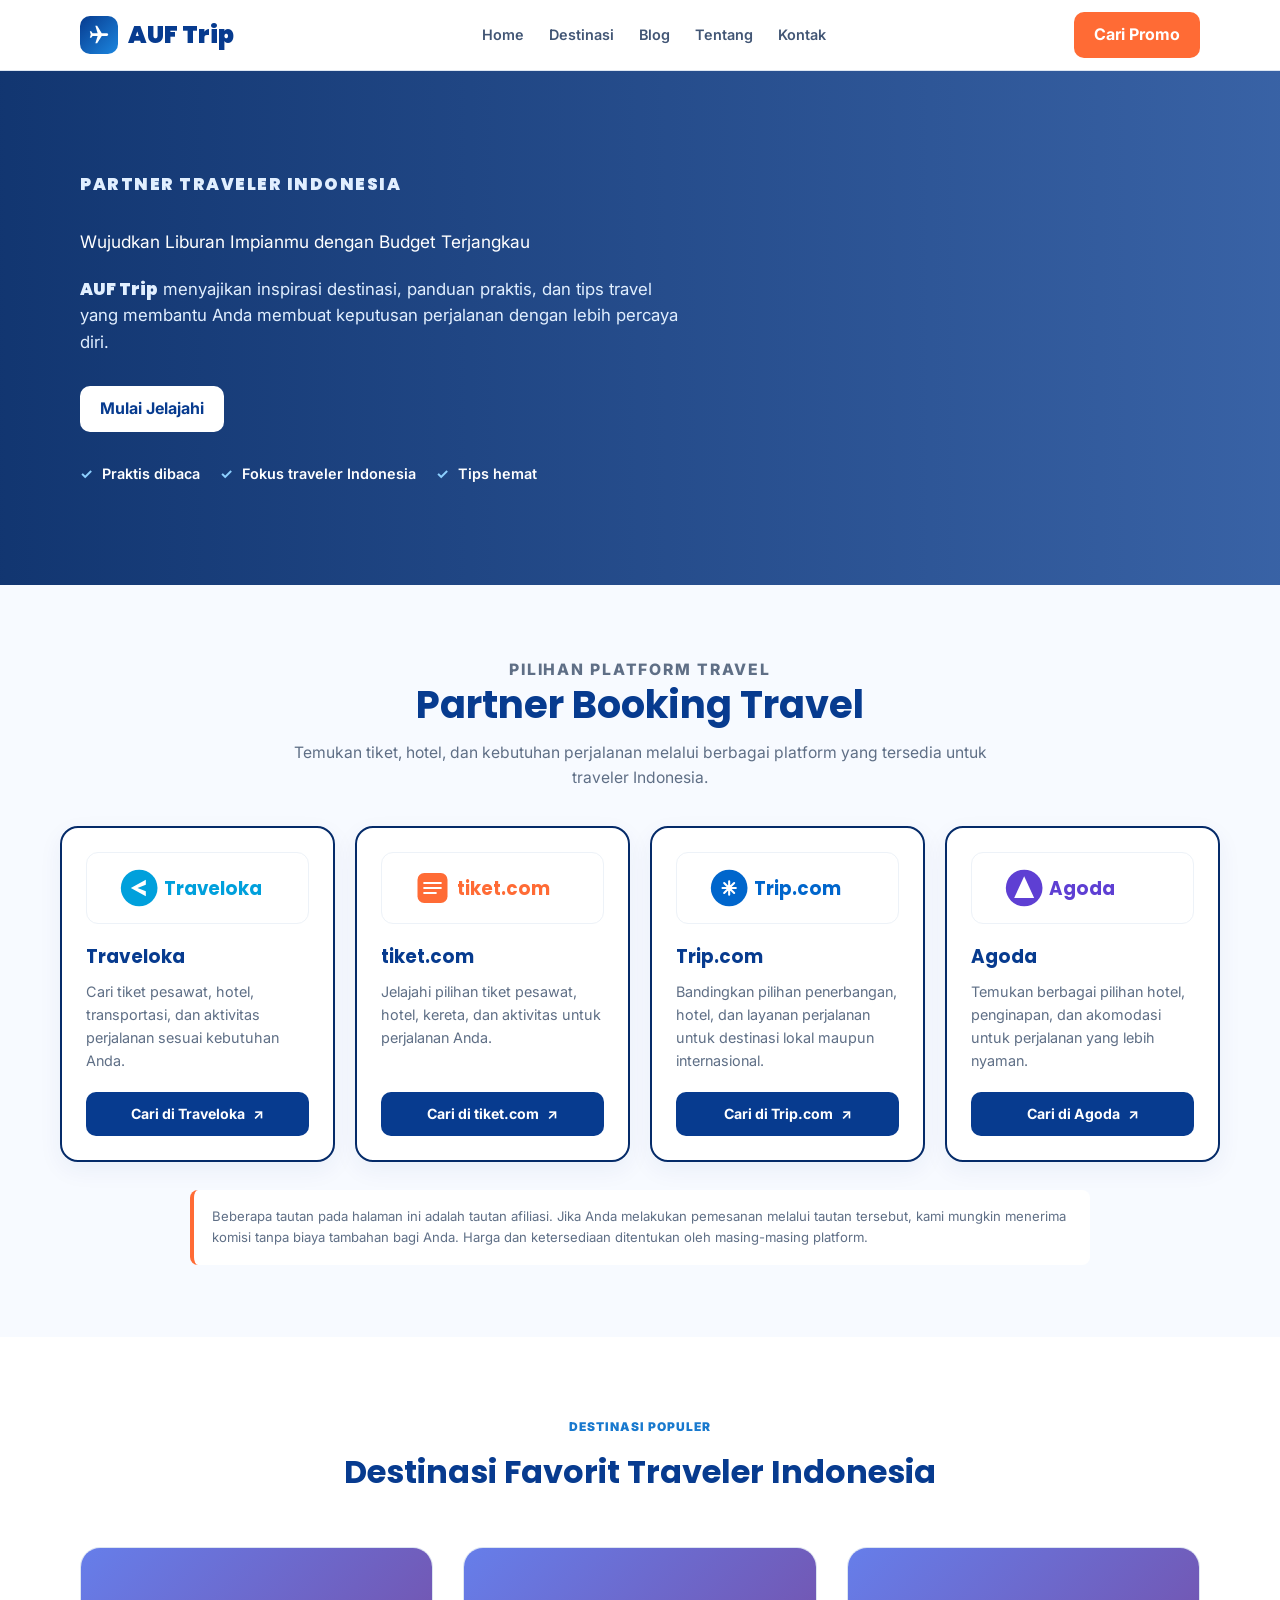
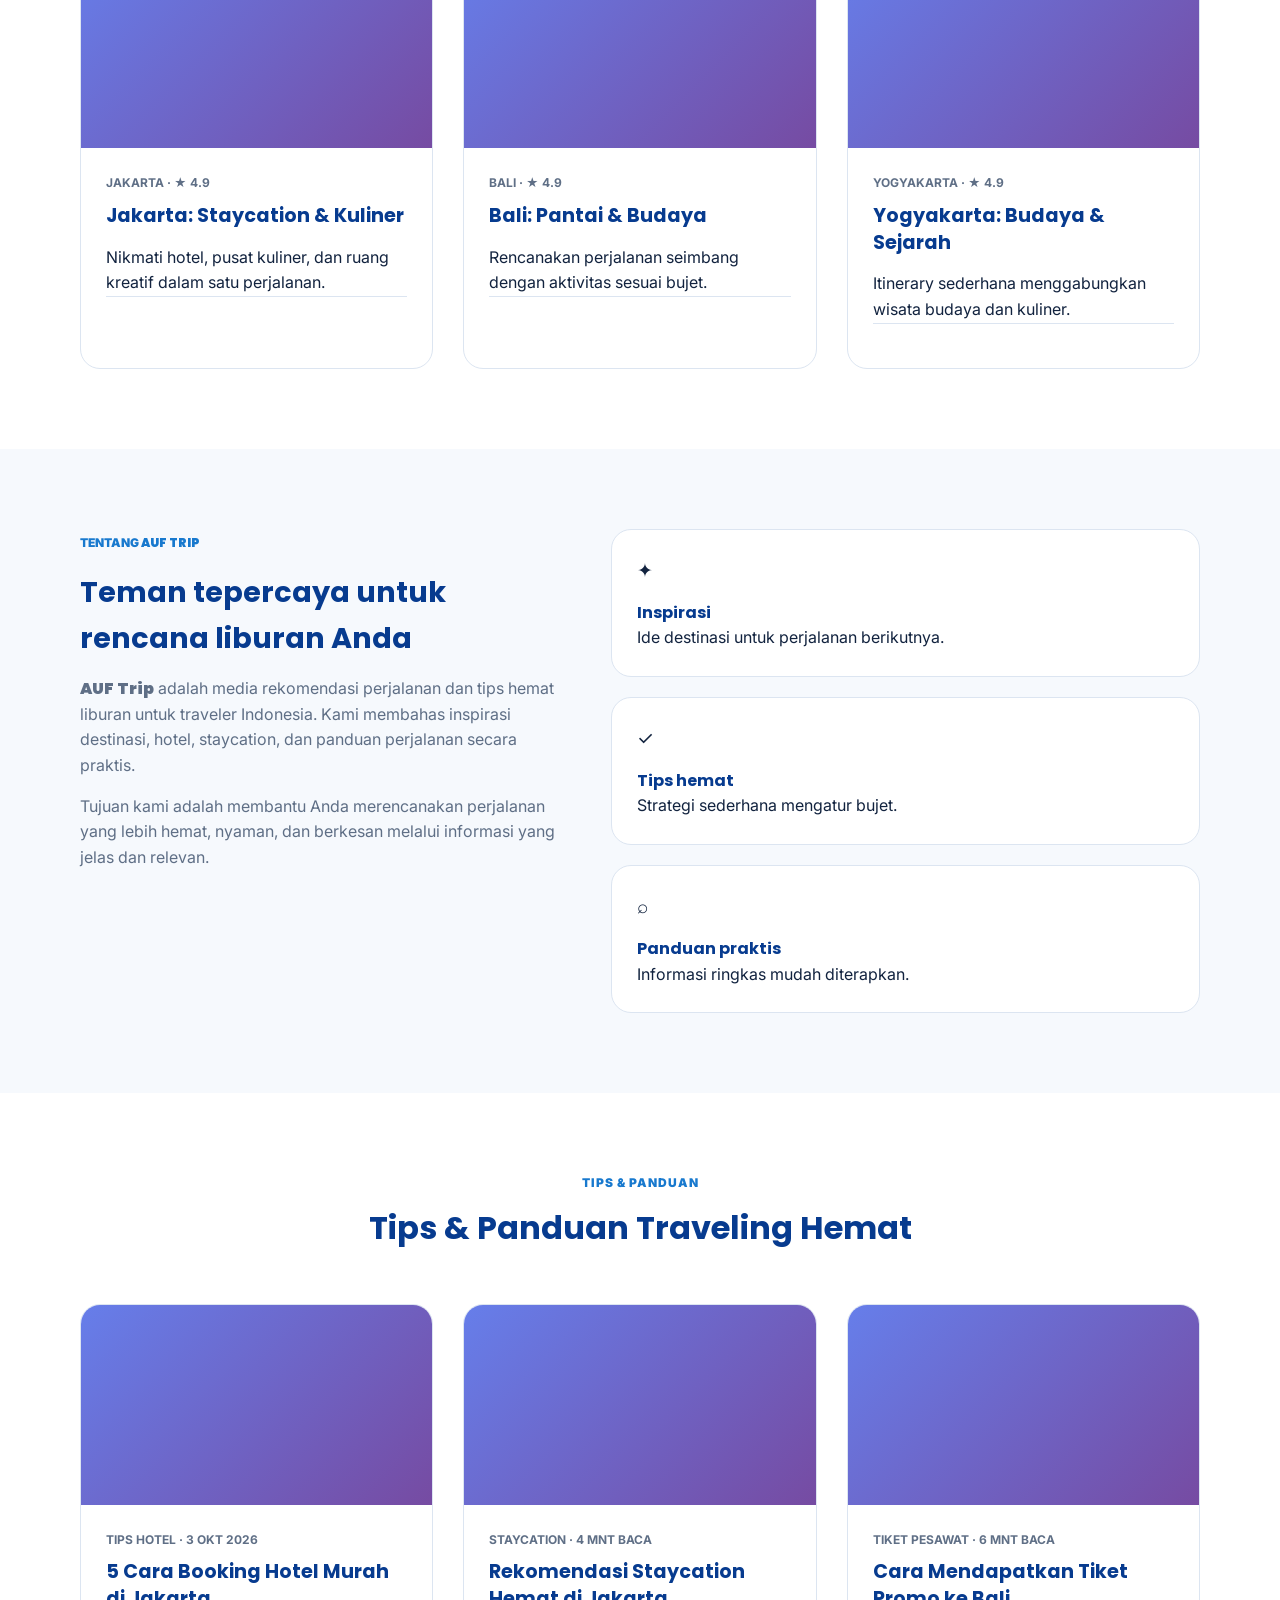
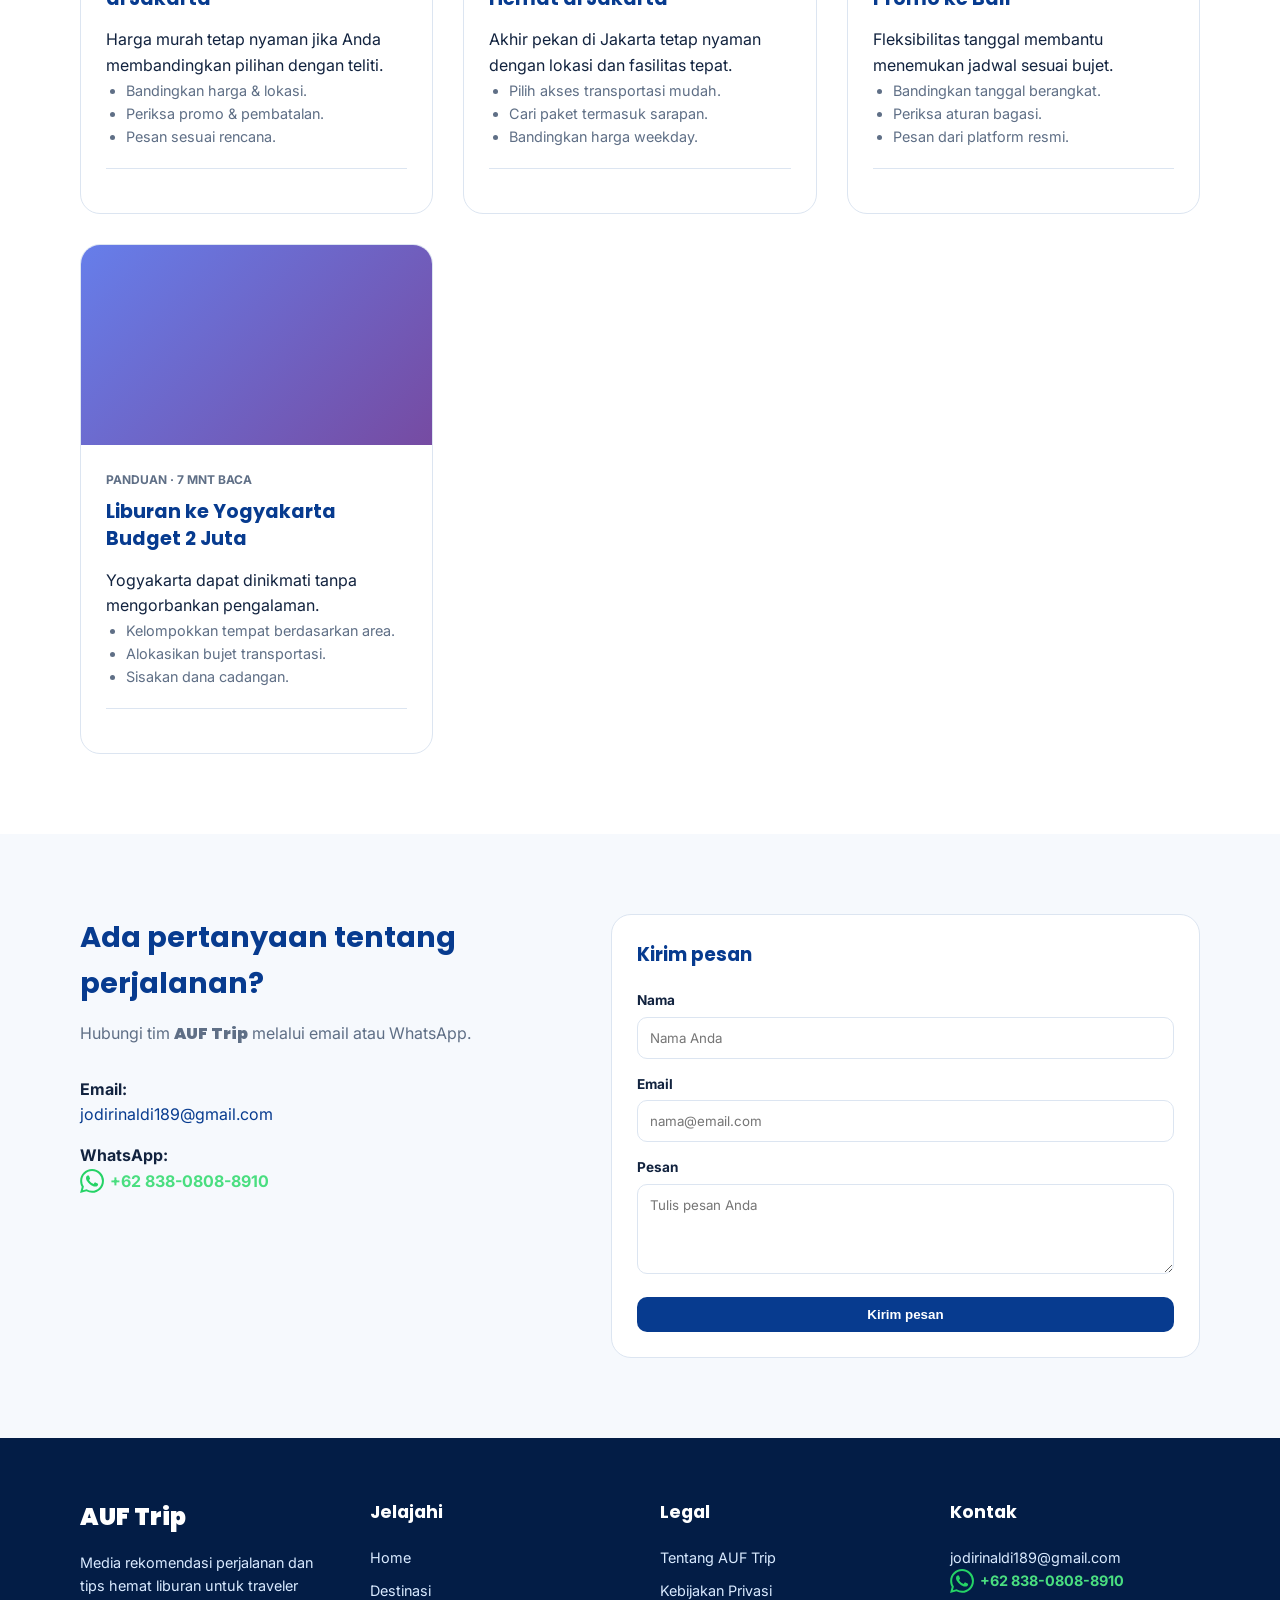
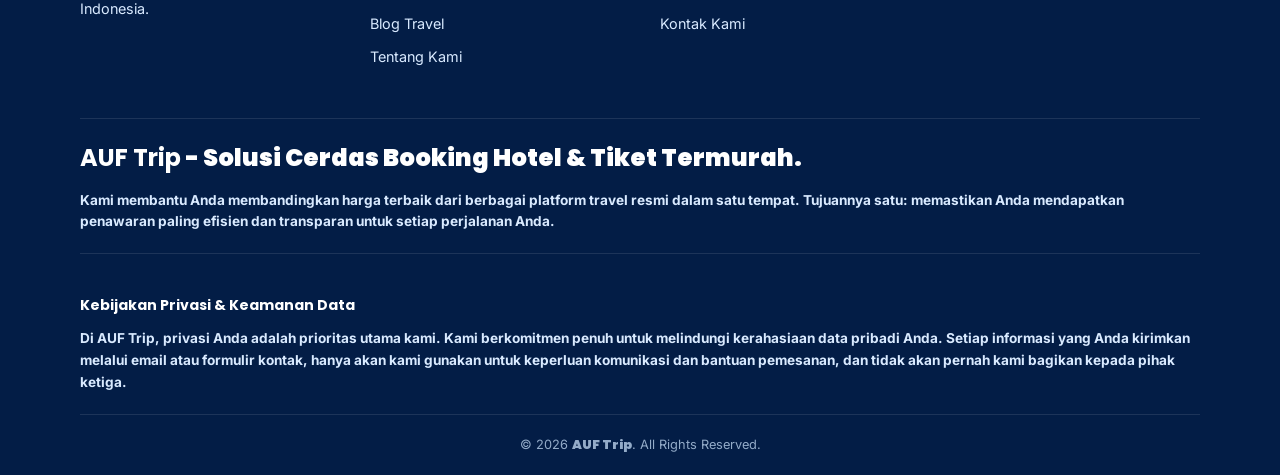
==== commit 7bd0b8fd: "Update index.html" ====
--- a/index.html
+++ b/index.html
@@ -30,7 +30,8 @@
         
         header { position: sticky; top: 0; background: rgba(255,255,255,0.98); backdrop-filter: blur(10px); border-bottom: 1px solid var(--border); z-index: 100; }
         .nav-container { display: flex; justify-content: space-between; align-items: center; height: 70px; position: relative; }
-        .logo { display: flex; align-items: center; gap: 10px; font-size: 1.2rem; color: var(--primary); }
+        .logo { display: flex; align-items: center; gap: 10px; color: var(--primary); }
+        .logo .brand-text { font-size: 24px; }
         .logo-icon { width: 38px; height: 38px; background: linear-gradient(135deg, var(--primary), #1c86df); color: white; border-radius: 10px; display: flex; align-items: center; justify-content: center; font-size: 1.2rem; }
         .nav-links { display: flex; gap: 25px; align-items: center; }
         .nav-links a { font-weight: 600; font-size: 0.9rem; color: #425675; transition: color 0.3s; }
@@ -62,7 +63,7 @@
             text-align: left; 
             min-height: 500px;
         }
-        .hero-partner { font-size: 18px; font-weight: 900; letter-spacing: 1.5px; text-transform: uppercase; margin-bottom: 20px; white-space: nowrap; overflow: hidden; text-overflow: ellipsis; color: white; }
+        .hero-partner { font-family: 'Poppins', sans-serif; font-size: 18px; font-weight: 900; letter-spacing: 1.5px; text-transform: uppercase; margin-bottom: 20px; white-space: nowrap; overflow: hidden; text-overflow: ellipsis; color: white; }
         .hero h1 { color: white; font-size: 1.08rem; font-weight: 400; margin-bottom: 20px; font-family: 'Inter', sans-serif; }
         .hero p { font-size: 1.05rem; margin-bottom: 30px; color: #e1efff; max-width: 600px; }
         .trust-badges { display: flex; gap: 20px; flex-wrap: wrap; font-size: 0.9rem; font-weight: 600; margin-top: 30px; }
@@ -82,7 +83,7 @@
         .card:hover { transform: translateY(-5px); box-shadow: 0 10px 30px rgba(0,0,0,0.05); }
 
         /* ============================================
-           TRAVEL PARTNERS (dari MANUS) — dengan SVG logo
+           TRAVEL PARTNERS — border biru tua 2px
            ============================================ */
         .travel-partners {
             padding: 72px 20px;
@@ -128,14 +129,14 @@
             min-width: 0;
             flex-direction: column;
             padding: 24px;
-            border: 1px solid #dce5f1;
+            border: 2px solid #052b69;
             border-radius: 18px;
             background: #ffffff;
             box-shadow: 0 8px 24px rgba(7, 59, 143, 0.06);
             transition: transform 0.22s ease, box-shadow 0.22s ease, border-color 0.22s ease;
         }
         .travel-partner-card:hover {
-            border-color: #b9cfee;
+            border-color: #073b8f;
             box-shadow: 0 14px 32px rgba(7, 59, 143, 0.12);
             transform: translateY(-4px);
         }
@@ -324,7 +325,7 @@
     </section>
 
     <!-- ============================================
-         PARTNER BOOKING TRAVEL (dari MANUS)
+         PARTNER BOOKING TRAVEL — border biru tua 2px
          ============================================ -->
     <section class="travel-partners" id="partner-booking" aria-labelledby="partner-booking-title">
       <div class="travel-partners__container">
@@ -545,7 +546,7 @@
             <div>
                 <h3>Legal</h3>
                 <ul>
-                    <li><a href="#dc">Affiliate Disclosure</a></li>
+                    <li><a href="#dc">Tentang AUF Trip</a></li>
                     <li><a href="#pv">Kebijakan Privasi</a></li>
                     <li><a href="#kontak">Kontak Kami</a></li>
                 </ul>
@@ -556,10 +557,12 @@
             </div>
         </div>
         <div class="disclosure" id="dc">
-            <p>📢 <strong>Affiliate Disclosure:</strong> <span class="brand-text">AUF Trip</span> adalah peserta dalam berbagai program afiliasi termasuk Involve Asia. Kami menerima komisi ketika Anda melakukan pemesanan melalui link affiliate di website ini, tanpa biaya tambahan bagi Anda.</p>
+            <p style="font-family: 'Poppins', sans-serif; font-size: 1.5rem; font-weight: 900; color: white;"><strong>AUF Trip</strong> - Solusi Cerdas Booking Hotel & Tiket Termurah.</p>
+            <p style="margin-top: 12px; font-weight: 700;">Kami membantu Anda membandingkan harga terbaik dari berbagai platform travel resmi dalam satu tempat. Tujuannya satu: memastikan Anda mendapatkan penawaran paling efisien dan transparan untuk setiap perjalanan Anda.</p>
         </div>
         <div class="disclosure" id="pv" style="border-top: none;">
-            <p><strong>Kebijakan Privasi:</strong> <span class="brand-text">AUF Trip</span> menghormati privasi pengunjung. Data yang dikirim melalui email atau formulir digunakan untuk menjawab pertanyaan dan tidak dijual kepada pihak lain.</p>
+            <p style="font-family: 'Poppins', sans-serif; font-size: 14px; font-weight: 900; color: #ffffff;"><strong>Kebijakan Privasi & Keamanan Data</strong></p>
+            <p style="margin-top: 12px; font-weight: 700;">Di <strong>AUF Trip</strong>, privasi Anda adalah prioritas utama kami. Kami berkomitmen penuh untuk melindungi kerahasiaan data pribadi Anda. Setiap informasi yang Anda kirimkan melalui email atau formulir kontak, hanya akan kami gunakan untuk keperluan komunikasi dan bantuan pemesanan, dan tidak akan pernah kami bagikan kepada pihak ketiga.</p>
         </div>
         <p class="copyright">© 2026 <span class="brand-text">AUF Trip</span>. All Rights Reserved.</p>
     </div>
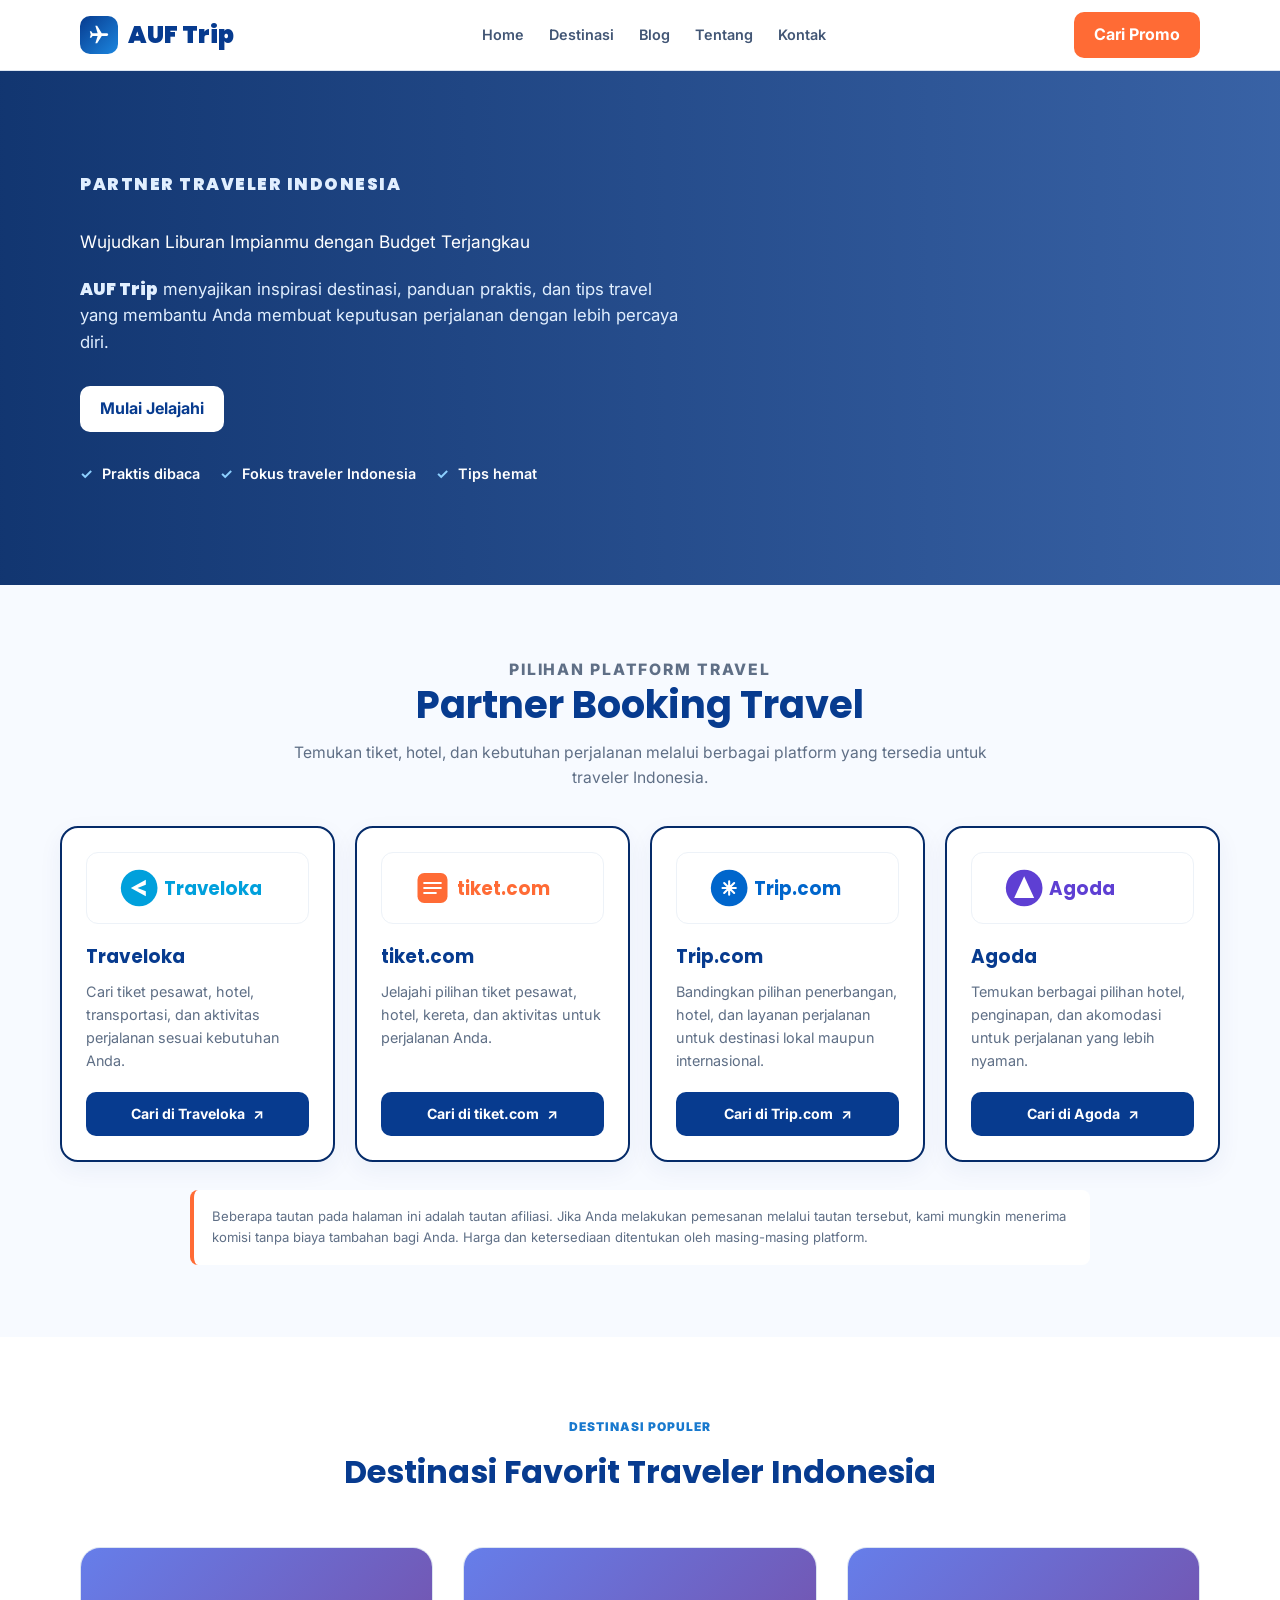
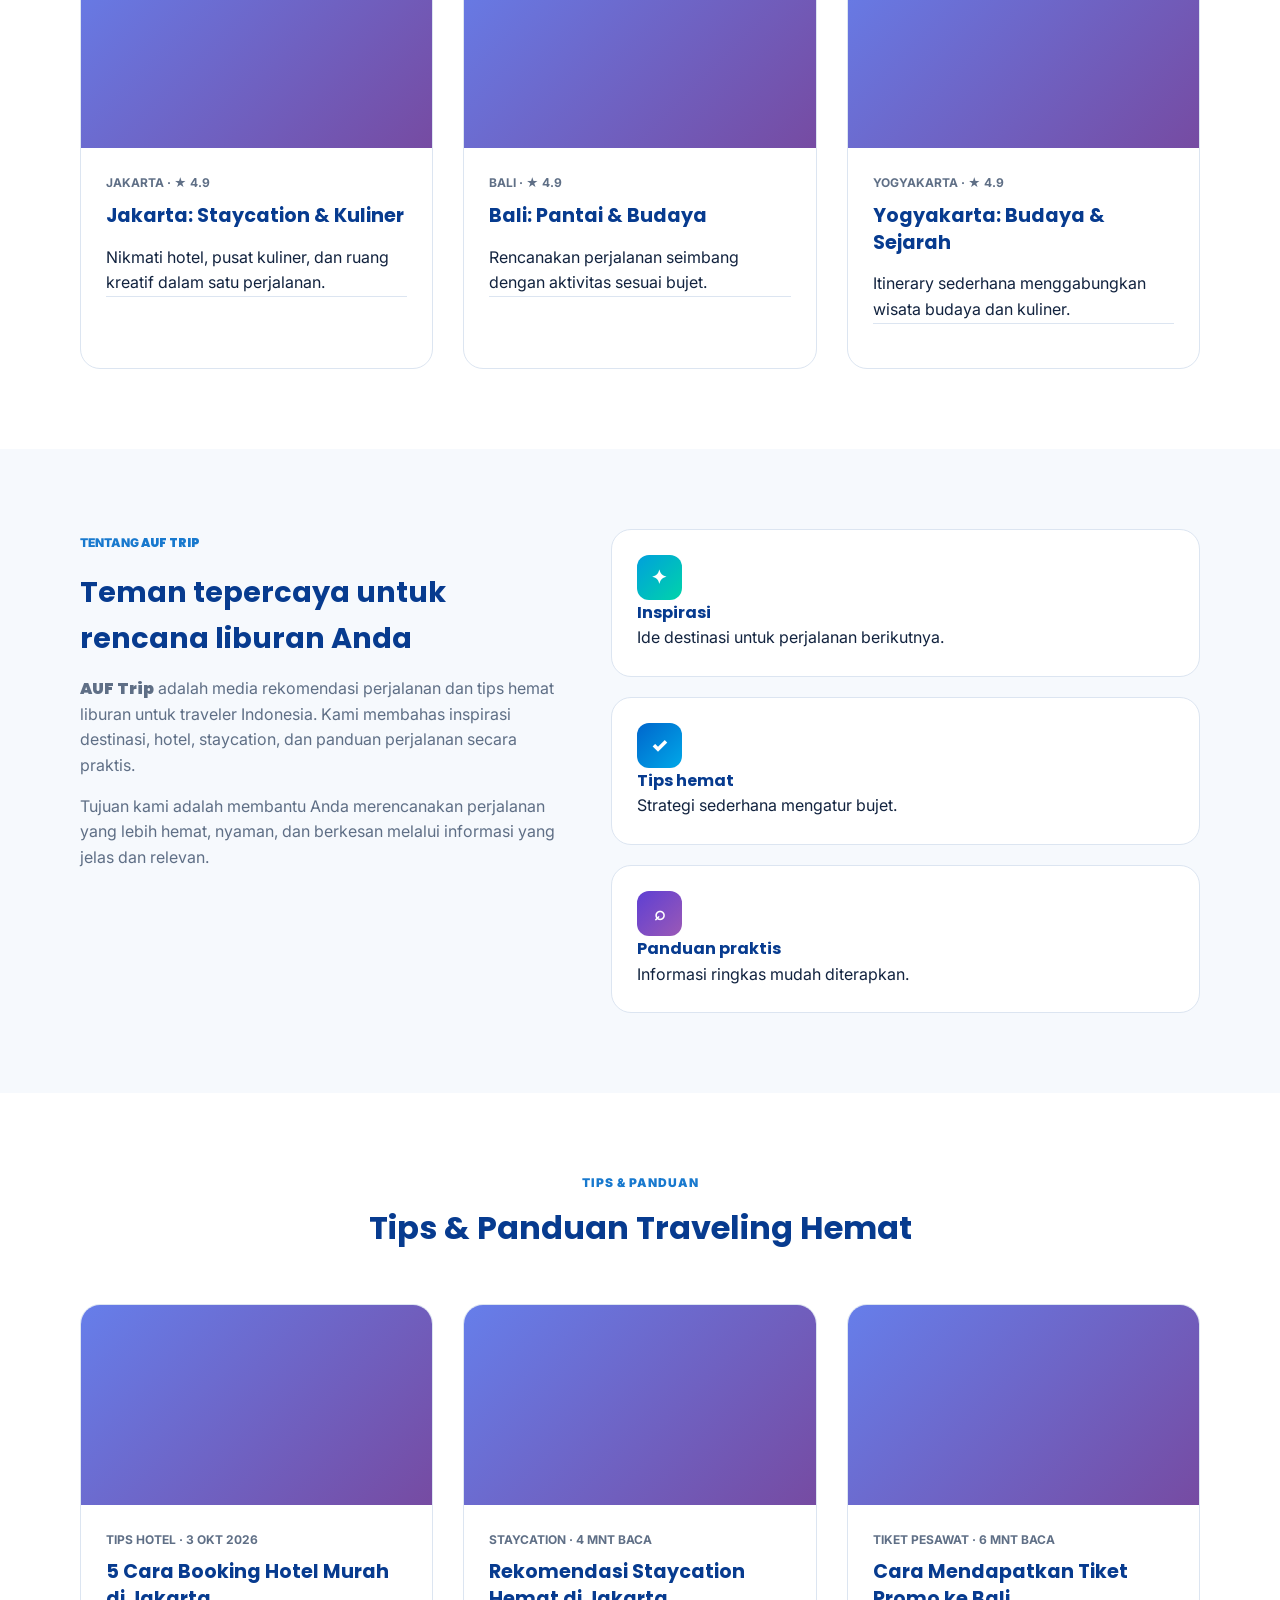
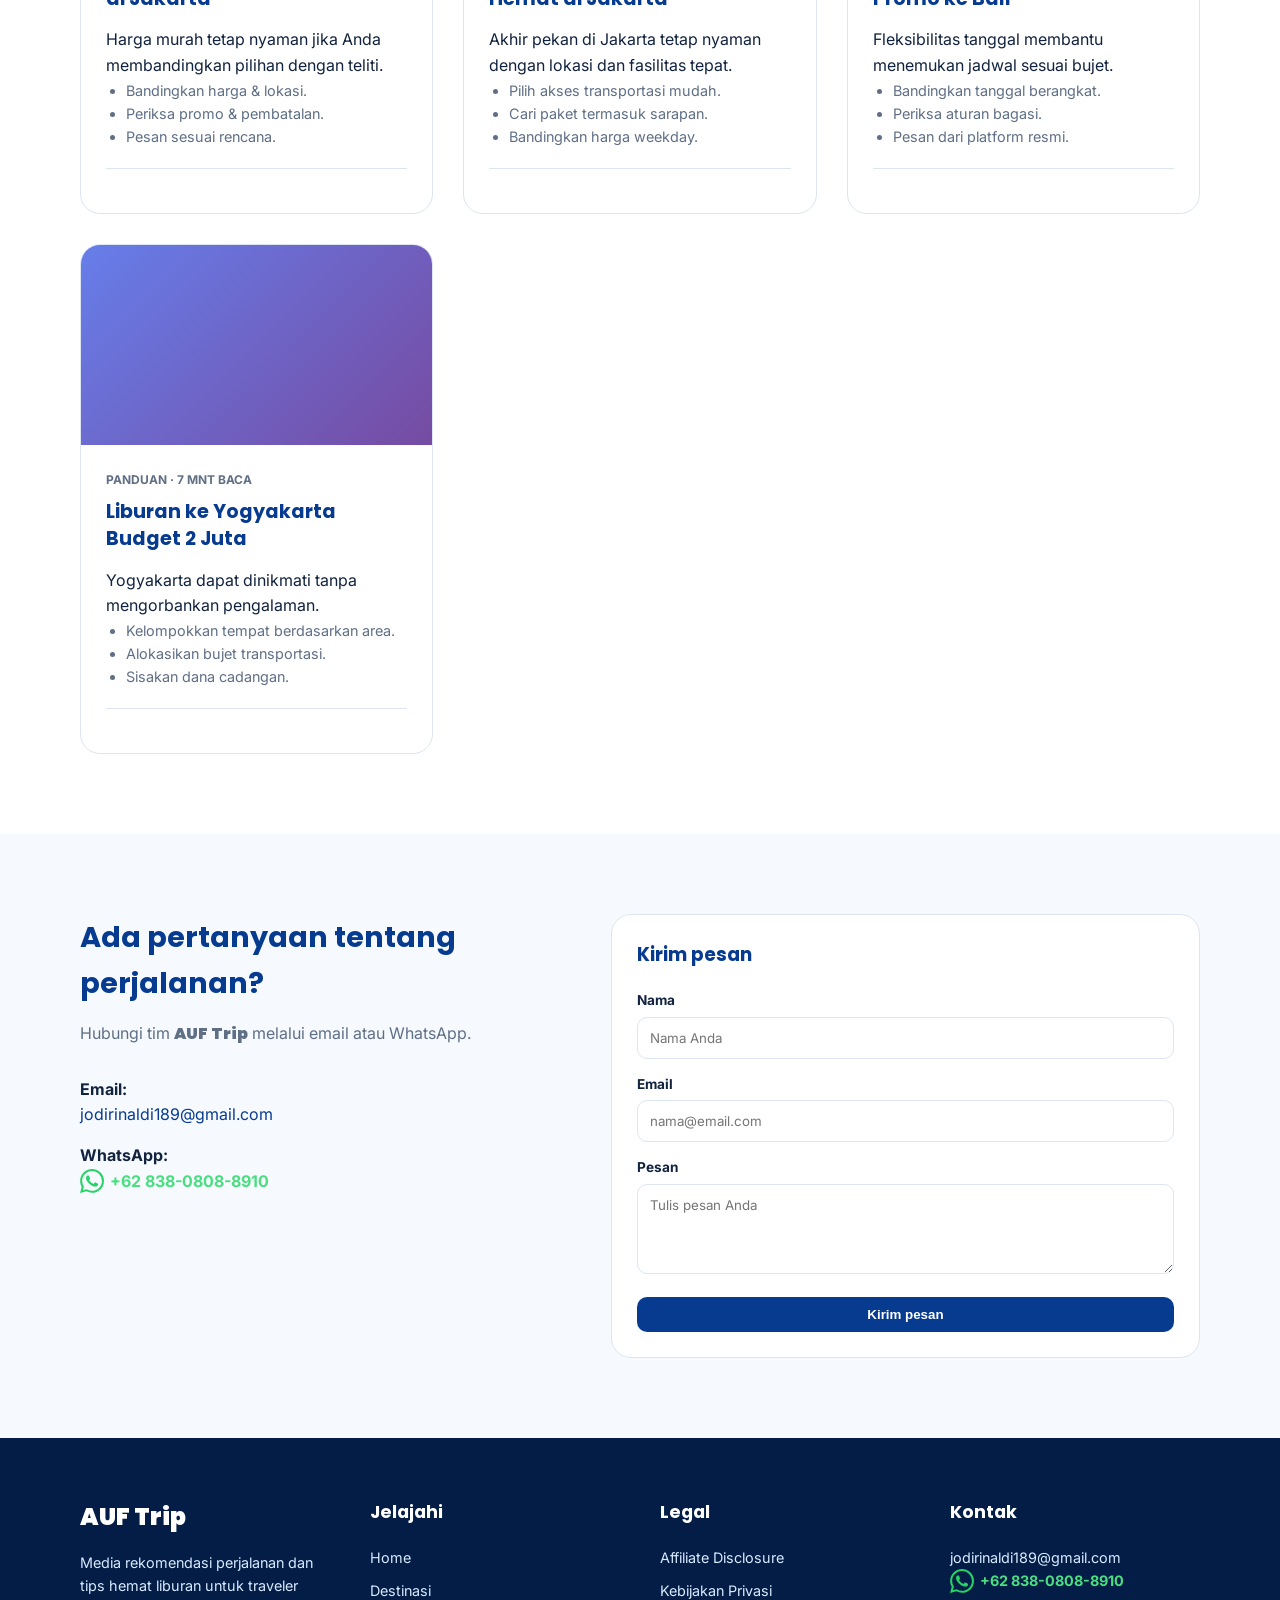
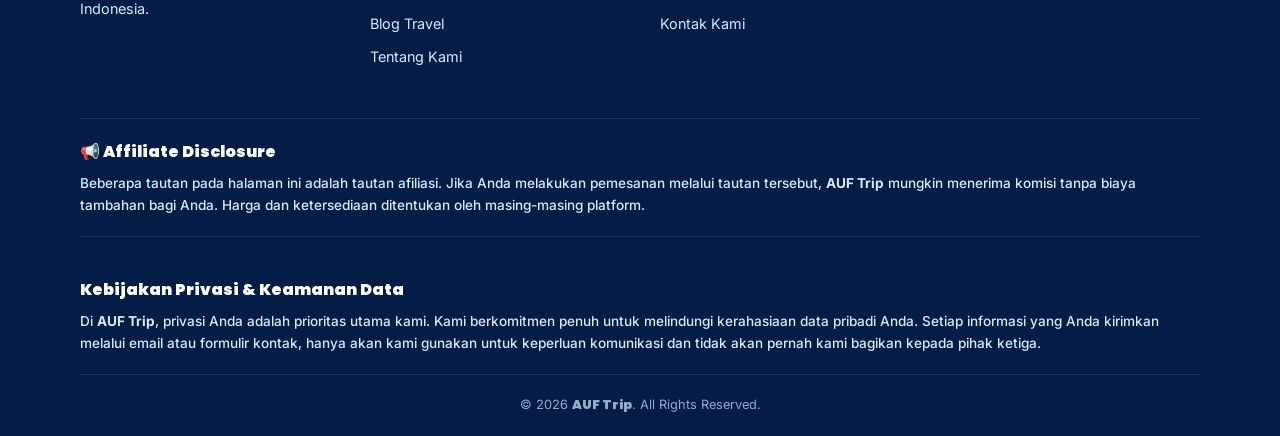
==== commit 2536837a: "Update index.html" ====
--- a/index.html
+++ b/index.html
@@ -82,6 +82,16 @@
         .card { background: white; border: 1px solid var(--border); border-radius: 20px; padding: 25px; transition: transform 0.3s, box-shadow 0.3s; }
         .card:hover { transform: translateY(-5px); box-shadow: 0 10px 30px rgba(0,0,0,0.05); }
 
+        /* Tambahan CSS untuk ikon di section Tentang Kami */
+        .platform-logo {
+            display: flex; align-items: center; justify-content: center;
+            width: 45px; height: 45px; border-radius: 12px; 
+            color: white; font-weight: 900; font-size: 1.2rem;
+        }
+        .logo-traveloka { background: linear-gradient(135deg, #00a0dc, #00d4aa); }
+        .logo-trip { background: linear-gradient(135deg, #0066cc, #00a8e8); }
+        .logo-agoda { background: linear-gradient(135deg, #5e3fd3, #9b59b6); }
+
         /* ============================================
            TRAVEL PARTNERS — border biru tua 2px
            ============================================ */
@@ -450,9 +460,9 @@
                 <p style="color: var(--muted);">Tujuan kami adalah membantu Anda merencanakan perjalanan yang lebih hemat, nyaman, dan berkesan melalui informasi yang jelas dan relevan.</p>
             </div>
             <div style="display: grid; grid-template-columns: 1fr; gap: 20px;">
-                <div class="card"><div class="platform-logo logo-traveloka" style="width:45px;height:45px;font-size:1.2rem">✦</div><h4>Inspirasi</h4><p>Ide destinasi untuk perjalanan berikutnya.</p></div>
-                <div class="card"><div class="platform-logo logo-trip" style="width:45px;height:45px;font-size:1.2rem">✓</div><h4>Tips hemat</h4><p>Strategi sederhana mengatur bujet.</p></div>
-                <div class="card"><div class="platform-logo logo-agoda" style="width:45px;height:45px;font-size:1.2rem">⌕</div><h4>Panduan praktis</h4><p>Informasi ringkas mudah diterapkan.</p></div>
+                <div class="card"><div class="platform-logo logo-traveloka">✦</div><h4>Inspirasi</h4><p>Ide destinasi untuk perjalanan berikutnya.</p></div>
+                <div class="card"><div class="platform-logo logo-trip">✓</div><h4>Tips hemat</h4><p>Strategi sederhana mengatur bujet.</p></div>
+                <div class="card"><div class="platform-logo logo-agoda">⌕</div><h4>Panduan praktis</h4><p>Informasi ringkas mudah diterapkan.</p></div>
             </div>
         </div>
     </section>
@@ -546,7 +556,7 @@
             <div>
                 <h3>Legal</h3>
                 <ul>
-                    <li><a href="#dc">Tentang AUF Trip</a></li>
+                    <li><a href="#dc">Affiliate Disclosure</a></li>
                     <li><a href="#pv">Kebijakan Privasi</a></li>
                     <li><a href="#kontak">Kontak Kami</a></li>
                 </ul>
@@ -556,14 +566,19 @@
                 <p style="font-size: 0.9rem;"><a href="mailto:jodirinaldi189@gmail.com">jodirinaldi189@gmail.com</a><br><a href="https://wa.me/6283808088910" target="_blank" class="wa-link" style="display:inline-flex;align-items:center;gap:6px;"><svg viewBox="0 0 24 24" width="24" height="24" xmlns="http://www.w3.org/2000/svg"><path d="M17.472 14.382c-.297-.149-1.758-.867-2.03-.967-.273-.099-.471-.148-.67.15-.197.297-.767.966-.94 1.164-.173.199-.347.223-.644.075-.297-.15-1.255-.463-2.39-1.475-.883-.788-1.48-1.761-1.653-2.059-.173-.297-.018-.458.13-.606.134-.133.298-.347.446-.52.149-.174.198-.298.298-.497.099-.198.05-.371-.025-.52-.075-.149-.669-1.612-.916-2.207-.242-.579-.487-.5-.669-.51-.173-.008-.371-.01-.57-.01-.198 0-.52.074-.792.372-.272.297-1.04 1.016-1.04 2.479 0 1.462 1.065 2.875 1.213 3.074.149.198 2.096 3.2 5.077 4.487.709.306 1.262.489 1.694.625.712.227 1.36.195 1.871.118.571-.085 1.758-.719 2.006-1.413.248-.694.248-1.289.173-1.413-.074-.124-.272-.198-.57-.347m-5.421 7.403h-.004a9.87 9.87 0 01-5.031-1.378l-.361-.214-3.741.982.998-3.648-.235-.374a9.86 9.86 0 01-1.51-5.26c.001-5.45 4.436-9.884 9.888-9.884 2.64 0 5.122 1.03 6.988 2.898a9.825 9.825 0 012.893 6.994c-.003 5.45-4.437 9.884-9.885 9.884m8.413-18.297A11.815 11.815 0 0012.05 0C5.495 0 .16 5.335.157 11.892c0 2.096.547 4.142 1.588 5.945L.057 24l6.305-1.654a11.882 11.882 0 005.683 1.448h.005c6.554 0 11.89-5.335 11.893-11.893a11.821 11.821 0 00-3.48-8.413Z" fill="#25D366"/></svg>+62 838-0808-8910</a></p>
             </div>
         </div>
+        
+        <!-- PERBAIKAN: Affiliate Disclosure yang WAJIB ADA untuk Involve Asia -->
         <div class="disclosure" id="dc">
-            <p style="font-family: 'Poppins', sans-serif; font-size: 1.5rem; font-weight: 900; color: white;"><strong>AUF Trip</strong> - Solusi Cerdas Booking Hotel & Tiket Termurah.</p>
-            <p style="margin-top: 12px; font-weight: 700;">Kami membantu Anda membandingkan harga terbaik dari berbagai platform travel resmi dalam satu tempat. Tujuannya satu: memastikan Anda mendapatkan penawaran paling efisien dan transparan untuk setiap perjalanan Anda.</p>
-        </div>
+            <p style="font-family: 'Poppins', sans-serif; font-size: 1rem; font-weight: 900; color: white; margin-bottom: 8px;">📢 Affiliate Disclosure</p>
+            <p style="font-weight: 500;">Beberapa tautan pada halaman ini adalah tautan afiliasi. Jika Anda melakukan pemesanan melalui tautan tersebut, <strong>AUF Trip</strong> mungkin menerima komisi tanpa biaya tambahan bagi Anda. Harga dan ketersediaan ditentukan oleh masing-masing platform.</p>
+        </div>
+        
+        <!-- PERBAIKAN: Kebijakan Privasi yang Jelas -->
         <div class="disclosure" id="pv" style="border-top: none;">
-            <p style="font-family: 'Poppins', sans-serif; font-size: 14px; font-weight: 900; color: #ffffff;"><strong>Kebijakan Privasi & Keamanan Data</strong></p>
-            <p style="margin-top: 12px; font-weight: 700;">Di <strong>AUF Trip</strong>, privasi Anda adalah prioritas utama kami. Kami berkomitmen penuh untuk melindungi kerahasiaan data pribadi Anda. Setiap informasi yang Anda kirimkan melalui email atau formulir kontak, hanya akan kami gunakan untuk keperluan komunikasi dan bantuan pemesanan, dan tidak akan pernah kami bagikan kepada pihak ketiga.</p>
-        </div>
+            <p style="font-family: 'Poppins', sans-serif; font-size: 1rem; font-weight: 900; color: #ffffff; margin-bottom: 8px;">Kebijakan Privasi & Keamanan Data</p>
+            <p style="font-weight: 500;">Di <strong>AUF Trip</strong>, privasi Anda adalah prioritas utama kami. Kami berkomitmen penuh untuk melindungi kerahasiaan data pribadi Anda. Setiap informasi yang Anda kirimkan melalui email atau formulir kontak, hanya akan kami gunakan untuk keperluan komunikasi dan tidak akan pernah kami bagikan kepada pihak ketiga.</p>
+        </div>
+        
         <p class="copyright">© 2026 <span class="brand-text">AUF Trip</span>. All Rights Reserved.</p>
     </div>
 </footer>
